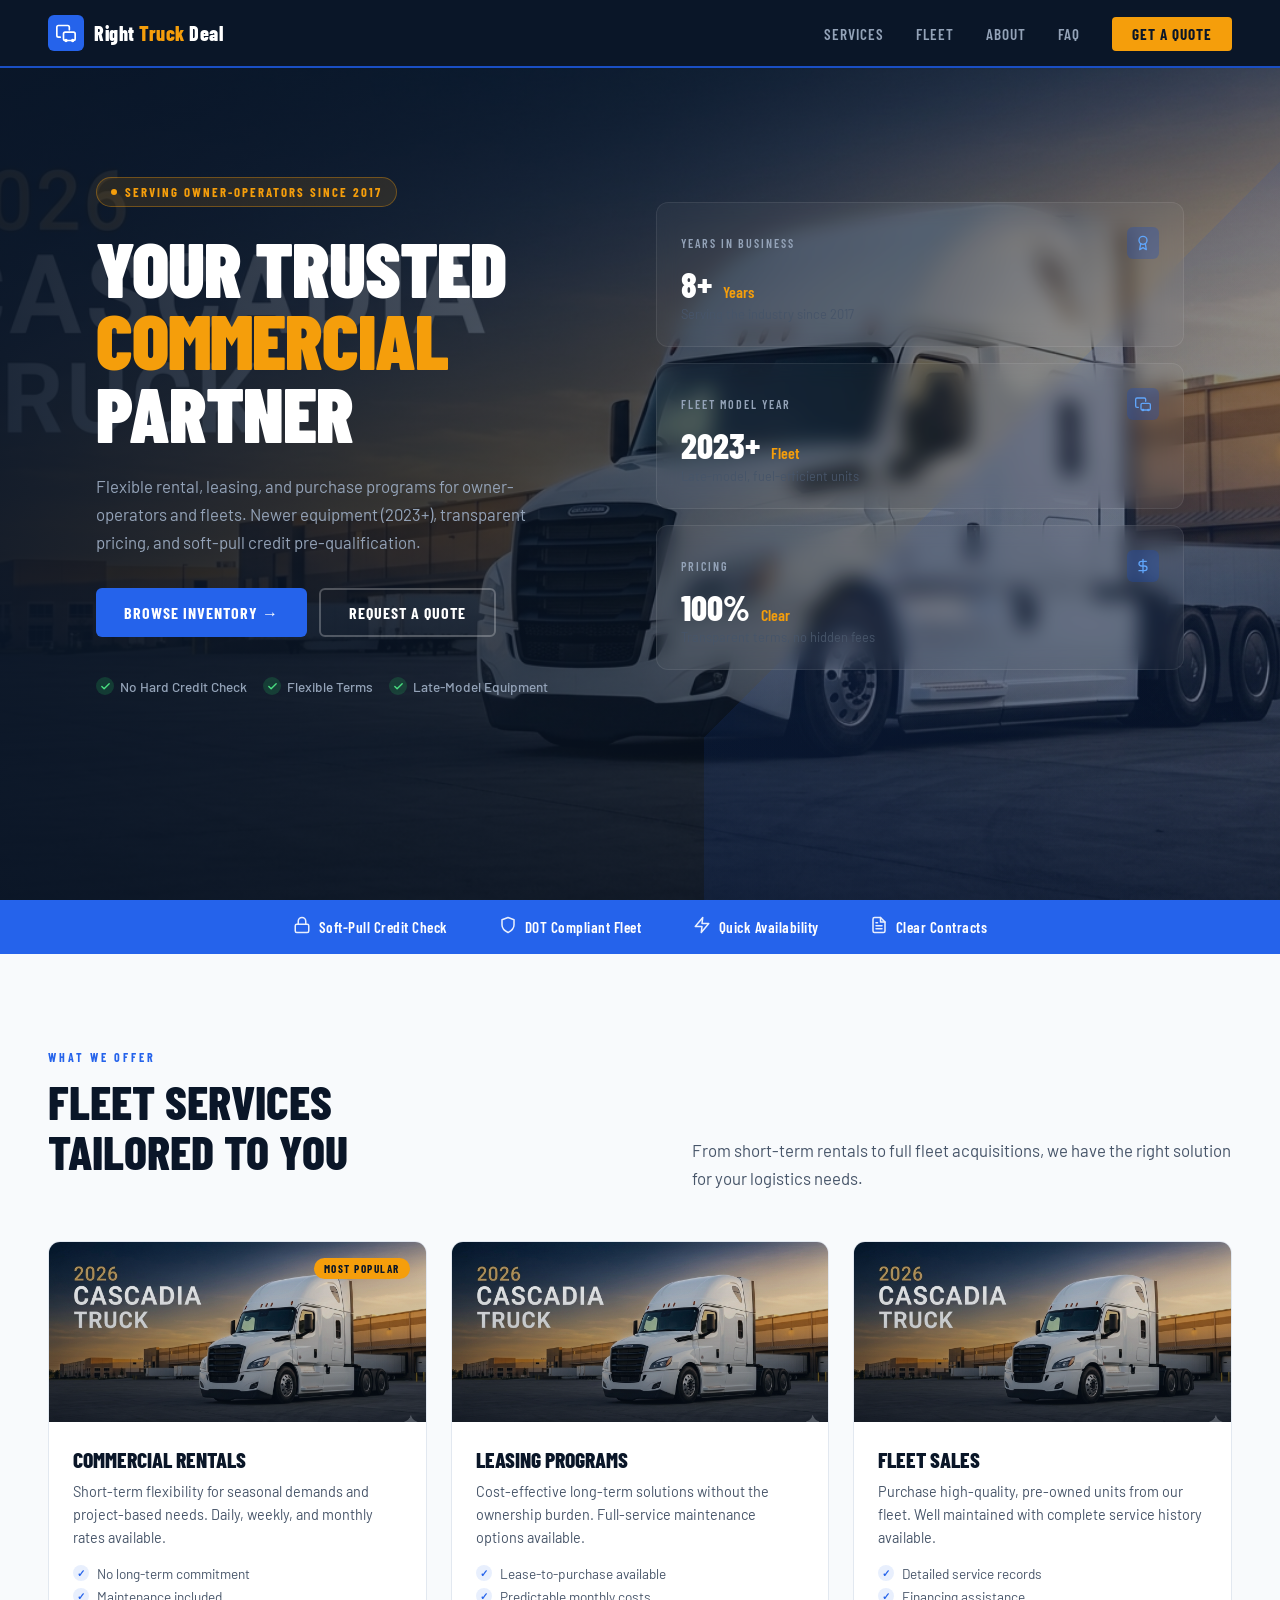
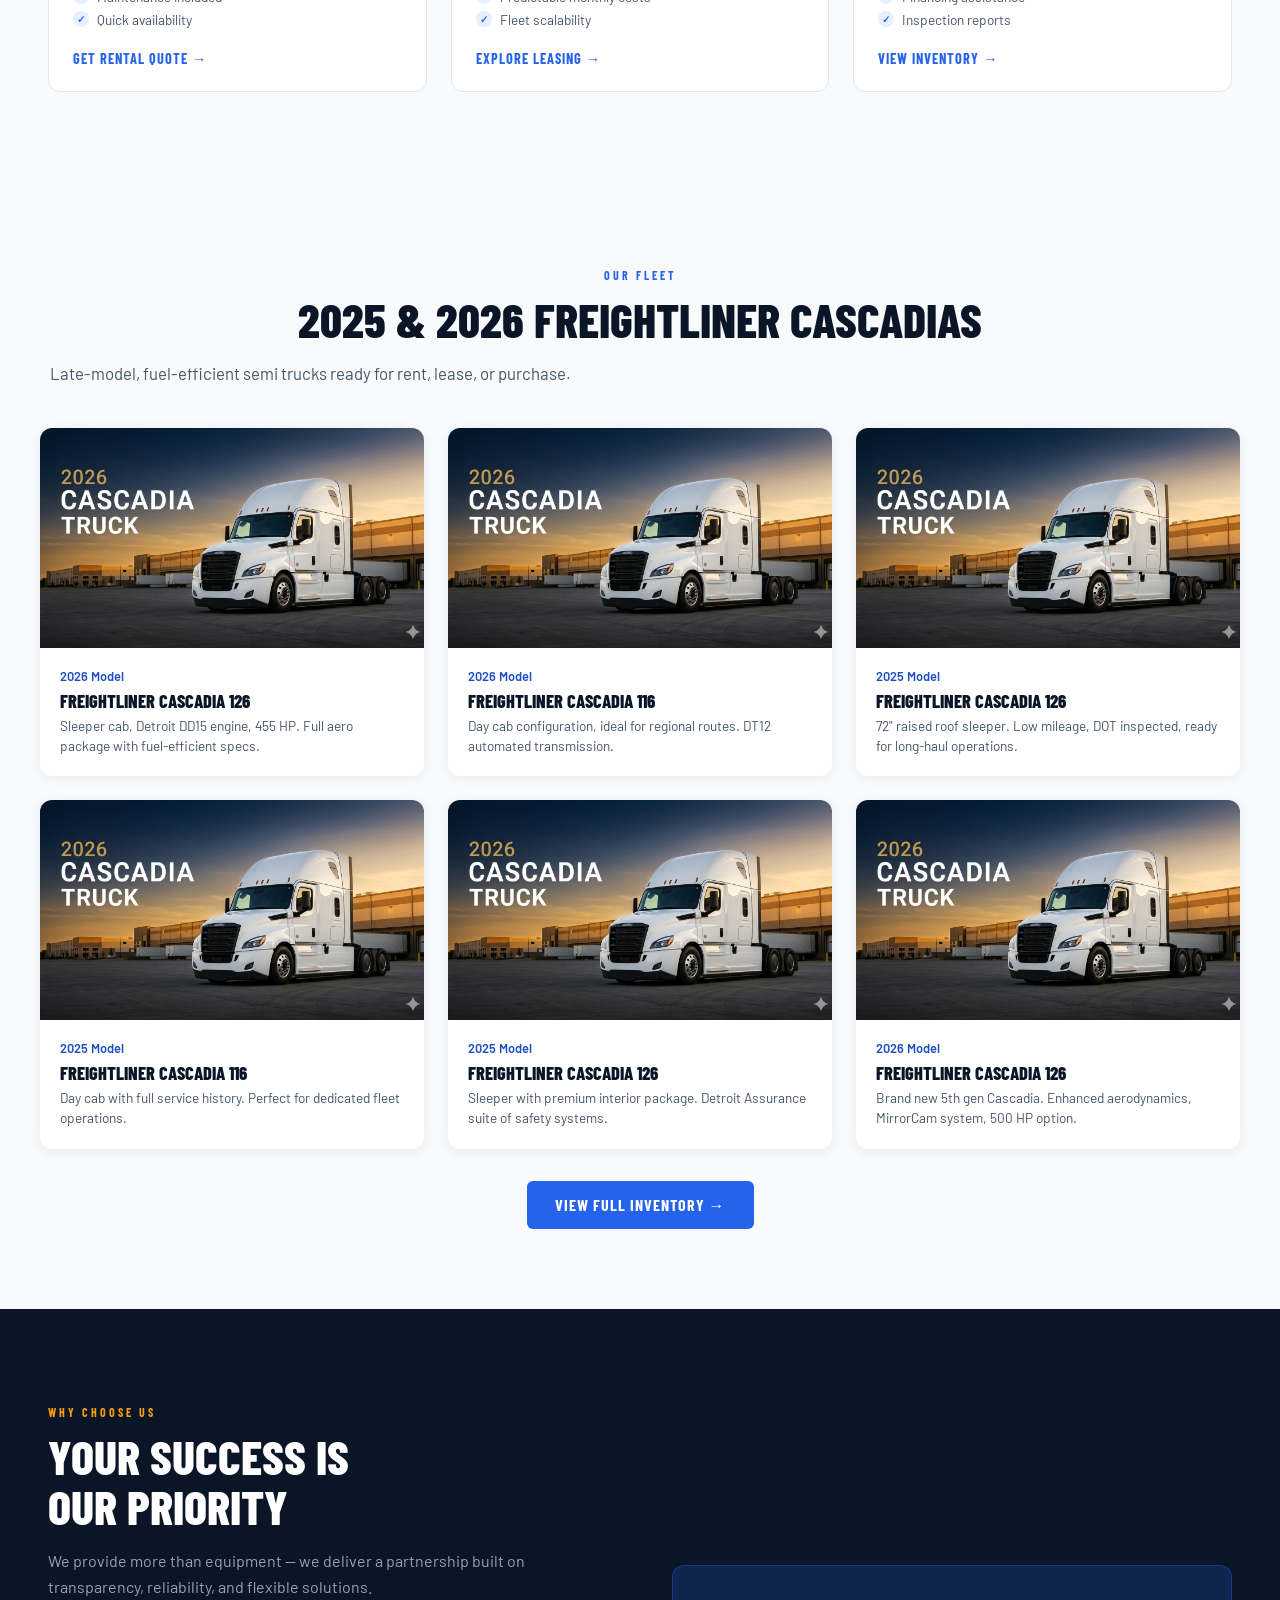
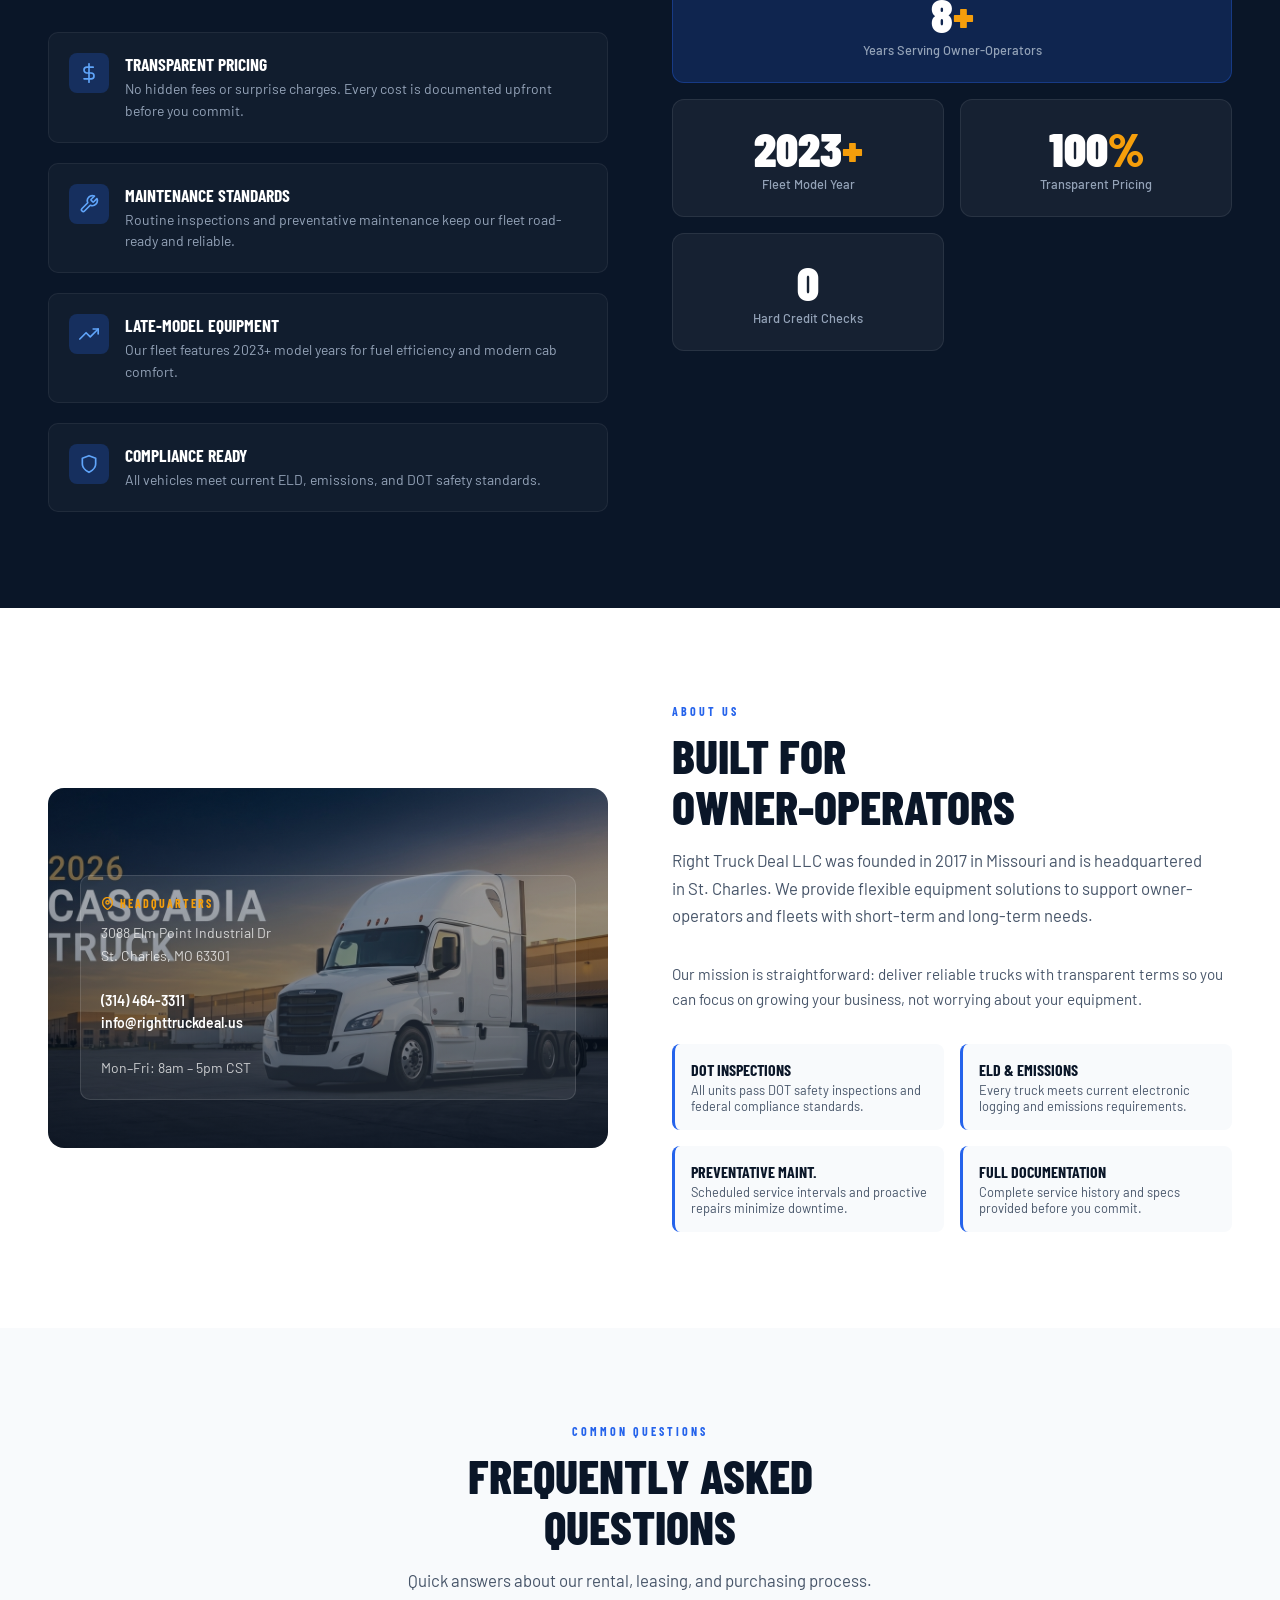
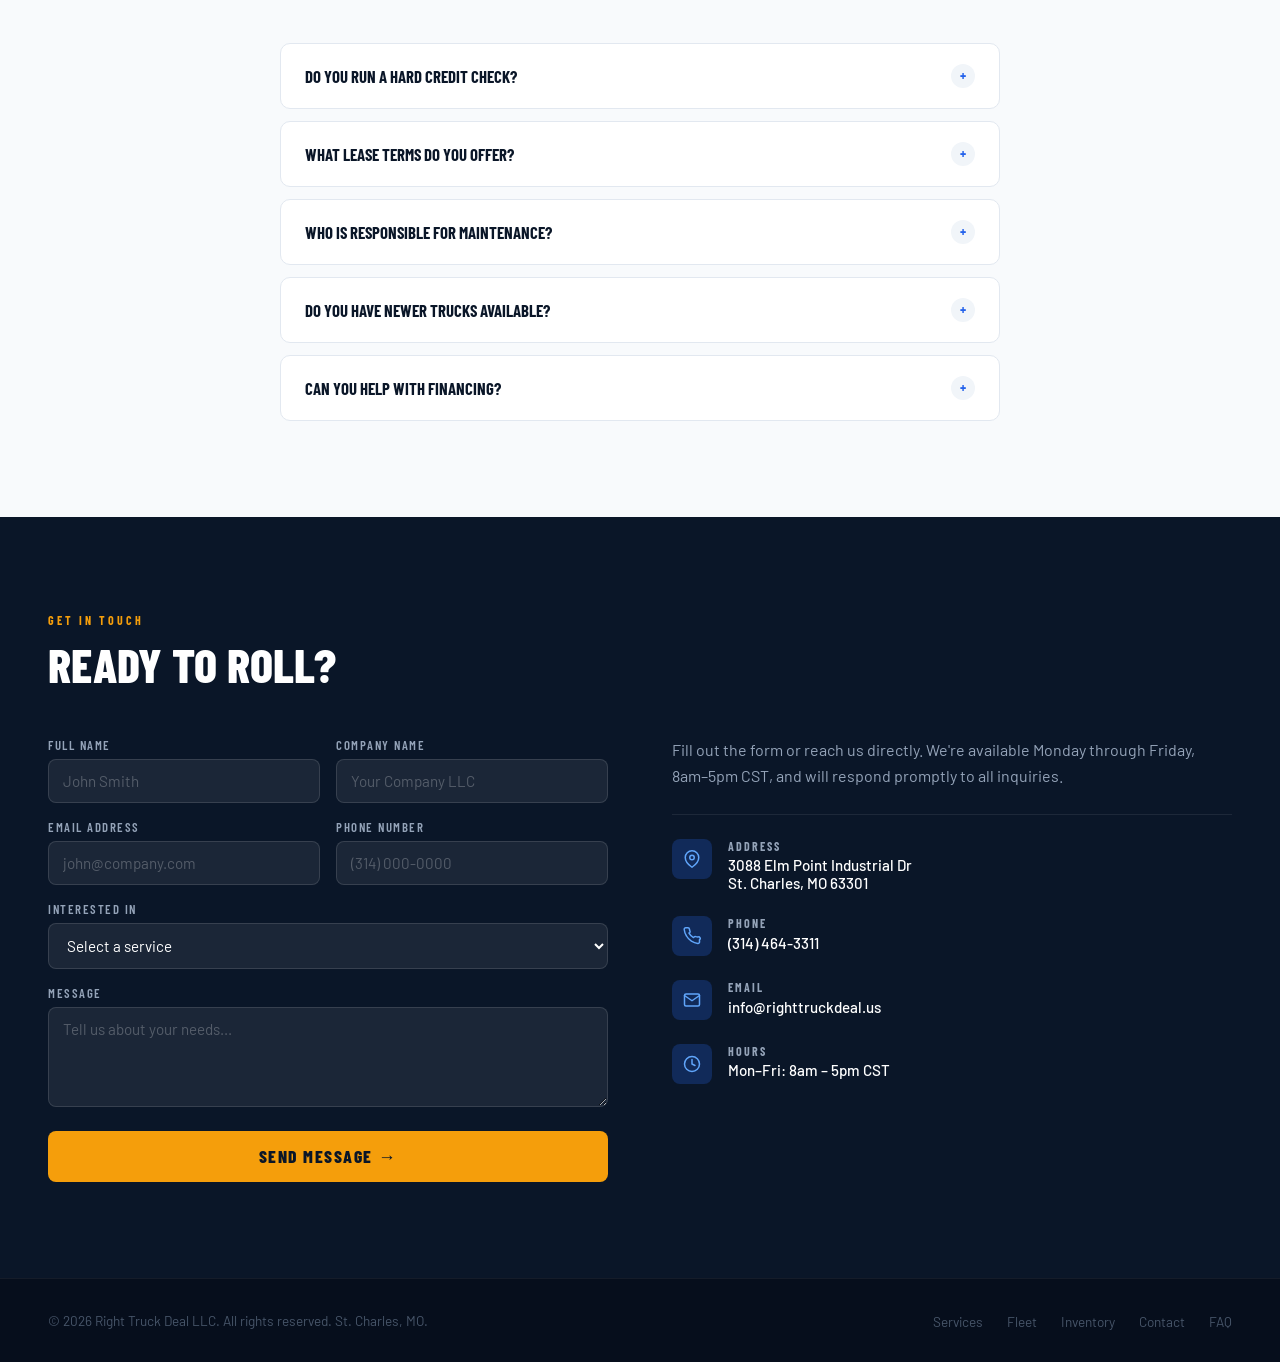
==== index.html @ 6fb53e53 "Replace Unsplash stock photos with 2026 Cascadia truck image Replaced all external Unsplash image UR" ====
<!DOCTYPE html>
<html lang="en">
<head>
<meta charset="UTF-8">
<meta name="viewport" content="width=device-width, initial-scale=1.0">
<title>Right Truck Deal | Commercial Truck Rental, Leasing & Sales</title>
<link rel="preconnect" href="https://fonts.googleapis.com">
<link href="https://fonts.googleapis.com/css2?family=Barlow+Condensed:wght@400;600;700;800;900&family=Barlow:wght@300;400;500;600&display=swap" rel="stylesheet">
<style>
  :root {
    --navy: #0a1628;
    --navy-mid: #0f2040;
    --blue: #1a4fc4;
    --blue-bright: #2563eb;
    --gold: #f59e0b;
    --gold-light: #fbbf24;
    --white: #ffffff;
    --gray-50: #f8fafc;
    --gray-100: #f1f5f9;
    --gray-200: #e2e8f0;
    --gray-400: #94a3b8;
    --gray-600: #475569;
    --gray-800: #1e293b;
    --text: #0f172a;
  }

  *, *::before, *::after { box-sizing: border-box; margin: 0; padding: 0; }

  html { scroll-behavior: smooth; }

  body {
    font-family: 'Barlow', sans-serif;
    font-weight: 400;
    color: var(--text);
    background: var(--white);
    overflow-x: hidden;
  }

  /* ── NAV ── */
  nav {
    position: fixed;
    top: 0; left: 0; right: 0;
    z-index: 100;
    display: flex;
    align-items: center;
    justify-content: space-between;
    padding: 0 clamp(1rem, 4vw, 3rem);
    height: 68px;
    background: var(--navy);
    border-bottom: 2px solid var(--blue);
  }

  .logo {
    display: flex;
    align-items: center;
    gap: 10px;
    text-decoration: none;
  }

  .logo-icon {
    width: 36px; height: 36px;
    background: var(--blue-bright);
    border-radius: 6px;
    display: flex; align-items: center; justify-content: center;
    font-size: 18px;
  }

  .logo-text {
    font-family: 'Barlow Condensed', sans-serif;
    font-weight: 800;
    font-size: 1.25rem;
    color: var(--white);
    letter-spacing: 0.5px;
    line-height: 1;
  }
  .logo-text span { color: var(--gold); }

  .nav-links {
    display: flex;
    align-items: center;
    gap: 2rem;
    list-style: none;
  }

  .nav-links a {
    font-family: 'Barlow Condensed', sans-serif;
    font-weight: 600;
    font-size: 0.95rem;
    letter-spacing: 1px;
    text-transform: uppercase;
    color: var(--gray-400);
    text-decoration: none;
    transition: color 0.2s;
  }
  .nav-links a:hover { color: var(--white); }

  .nav-cta {
    background: var(--gold);
    color: var(--navy) !important;
    padding: 8px 20px;
    border-radius: 4px;
    font-weight: 700 !important;
    transition: background 0.2s !important;
  }
  .nav-cta:hover { background: var(--gold-light) !important; color: var(--navy) !important; }

  .hamburger {
    display: none;
    flex-direction: column;
    gap: 5px;
    cursor: pointer;
    padding: 4px;
  }
  .hamburger span {
    display: block;
    width: 24px; height: 2px;
    background: var(--white);
    border-radius: 2px;
    transition: all 0.3s;
  }

  /* ── HERO ── */
  .hero {
    min-height: 100svh;
    background: var(--navy);
    display: grid;
    grid-template-rows: 1fr auto;
    padding-top: 68px;
    position: relative;
    overflow: hidden;
  }

  .hero-bg {
    position: absolute;
    inset: 0;
    background:
      linear-gradient(to right, rgba(10,22,40,0.92) 0%, rgba(10,22,40,0.7) 50%, rgba(10,22,40,0.4) 100%),
      url('images/2026-cascadia.png') center/cover no-repeat;
  }

  /* Diagonal accent line */
  .hero::after {
    content: '';
    position: absolute;
    top: 0; right: 0;
    width: 45%;
    height: 100%;
    background: linear-gradient(135deg, transparent 50%, rgba(26,79,196,0.12) 50%);
    pointer-events: none;
  }

  .hero-content {
    display: grid;
    grid-template-columns: 1fr 1fr;
    gap: 2rem;
    align-items: center;
    max-width: 1200px;
    margin: 0 auto;
    padding: clamp(3rem, 8vw, 5rem) clamp(1.5rem, 4vw, 3rem);
    width: 100%;
    position: relative;
    z-index: 2;
  }

  .hero-badge {
    display: inline-flex;
    align-items: center;
    gap: 8px;
    background: rgba(245,158,11,0.12);
    border: 1px solid rgba(245,158,11,0.35);
    color: var(--gold);
    font-family: 'Barlow Condensed', sans-serif;
    font-weight: 700;
    font-size: 0.8rem;
    letter-spacing: 2px;
    text-transform: uppercase;
    padding: 6px 14px;
    border-radius: 100px;
    margin-bottom: 1.5rem;
    animation: fadeUp 0.6s ease both;
  }

  .hero-badge::before {
    content: '';
    width: 6px; height: 6px;
    background: var(--gold);
    border-radius: 50%;
    display: inline-block;
    animation: pulse 2s infinite;
  }

  @keyframes pulse {
    0%, 100% { opacity: 1; }
    50% { opacity: 0.4; }
  }

  .hero h1 {
    font-family: 'Barlow Condensed', sans-serif;
    font-weight: 900;
    font-size: clamp(2.8rem, 6vw, 5rem);
    line-height: 0.95;
    color: var(--white);
    text-transform: uppercase;
    letter-spacing: -1px;
    margin-bottom: 1.5rem;
    animation: fadeUp 0.6s 0.1s ease both;
  }

  .hero h1 em {
    font-style: normal;
    color: var(--gold);
    display: block;
  }

  .hero-sub {
    font-size: 1.05rem;
    line-height: 1.65;
    color: var(--gray-400);
    max-width: 480px;
    margin-bottom: 2rem;
    animation: fadeUp 0.6s 0.2s ease both;
  }

  .hero-actions {
    display: flex;
    flex-wrap: wrap;
    gap: 12px;
    margin-bottom: 2.5rem;
    animation: fadeUp 0.6s 0.3s ease both;
  }

  .btn-primary {
    display: inline-flex;
    align-items: center;
    gap: 8px;
    background: var(--blue-bright);
    color: var(--white);
    font-family: 'Barlow Condensed', sans-serif;
    font-weight: 700;
    font-size: 1rem;
    letter-spacing: 1px;
    text-transform: uppercase;
    padding: 14px 28px;
    border-radius: 6px;
    text-decoration: none;
    border: none;
    cursor: pointer;
    transition: background 0.2s, transform 0.15s;
  }
  .btn-primary:hover { background: #1d4ed8; transform: translateY(-1px); }

  .btn-secondary {
    display: inline-flex;
    align-items: center;
    gap: 8px;
    background: transparent;
    color: var(--white);
    font-family: 'Barlow Condensed', sans-serif;
    font-weight: 700;
    font-size: 1rem;
    letter-spacing: 1px;
    text-transform: uppercase;
    padding: 13px 28px;
    border-radius: 6px;
    border: 2px solid rgba(255,255,255,0.25);
    text-decoration: none;
    cursor: pointer;
    transition: border-color 0.2s, background 0.2s;
  }
  .btn-secondary:hover { border-color: var(--white); background: rgba(255,255,255,0.05); }

  .hero-trust {
    display: flex;
    flex-wrap: wrap;
    gap: 1rem;
    animation: fadeUp 0.6s 0.4s ease both;
  }

  .trust-chip {
    display: flex;
    align-items: center;
    gap: 6px;
    color: var(--gray-400);
    font-size: 0.85rem;
    font-weight: 500;
  }
  .trust-chip .check {
    width: 18px; height: 18px;
    background: rgba(34,197,94,0.2);
    border-radius: 50%;
    display: flex; align-items: center; justify-content: center;
    flex-shrink: 0;
  }

  /* Hero right - stat cards */
  .hero-right {
    display: flex;
    flex-direction: column;
    gap: 1rem;
    animation: fadeLeft 0.8s 0.2s ease both;
  }

  @keyframes fadeLeft {
    from { opacity: 0; transform: translateX(40px); }
    to { opacity: 1; transform: translateX(0); }
  }

  @keyframes fadeUp {
    from { opacity: 0; transform: translateY(20px); }
    to { opacity: 1; transform: translateY(0); }
  }

  .stat-card {
    background: rgba(255,255,255,0.04);
    border: 1px solid rgba(255,255,255,0.08);
    border-radius: 12px;
    padding: 1.5rem;
    backdrop-filter: blur(10px);
    transition: border-color 0.2s, background 0.2s;
  }
  .stat-card:hover {
    border-color: rgba(26,79,196,0.4);
    background: rgba(26,79,196,0.08);
  }

  .stat-card-top {
    display: flex;
    align-items: center;
    justify-content: space-between;
    margin-bottom: 0.5rem;
  }

  .stat-label {
    font-family: 'Barlow Condensed', sans-serif;
    font-weight: 600;
    font-size: 0.75rem;
    letter-spacing: 2px;
    text-transform: uppercase;
    color: var(--gray-400);
  }

  .stat-icon {
    width: 32px; height: 32px;
    background: rgba(26,79,196,0.3);
    border-radius: 6px;
    display: flex; align-items: center; justify-content: center;
    font-size: 14px;
  }

  .stat-value {
    font-family: 'Barlow Condensed', sans-serif;
    font-weight: 800;
    font-size: 2.2rem;
    color: var(--white);
    line-height: 1;
  }
  .stat-value span {
    font-size: 1rem;
    font-weight: 600;
    color: var(--gold);
    margin-left: 4px;
  }

  .stat-desc {
    font-size: 0.8rem;
    color: var(--gray-600);
    margin-top: 4px;
  }

  /* ── TRUST BAR ── */
  .trust-bar {
    background: var(--blue-bright);
    padding: 1rem clamp(1.5rem, 4vw, 3rem);
    display: flex;
    justify-content: center;
    gap: clamp(1.5rem, 4vw, 4rem);
    flex-wrap: wrap;
  }

  .trust-item {
    display: flex;
    align-items: center;
    gap: 8px;
    color: var(--white);
    font-family: 'Barlow Condensed', sans-serif;
    font-weight: 600;
    font-size: 0.95rem;
    letter-spacing: 0.5px;
  }

  .trust-item-icon { font-size: 18px; opacity: 0.9; }

  /* ── SECTIONS ── */
  section { padding: clamp(4rem, 8vw, 6rem) clamp(1.5rem, 4vw, 3rem); }

  .container { max-width: 1200px; margin: 0 auto; }

  .section-label {
    font-family: 'Barlow Condensed', sans-serif;
    font-weight: 700;
    font-size: 0.75rem;
    letter-spacing: 3px;
    text-transform: uppercase;
    color: var(--blue-bright);
    margin-bottom: 0.75rem;
  }

  .section-title {
    font-family: 'Barlow Condensed', sans-serif;
    font-weight: 800;
    font-size: clamp(2rem, 4vw, 3rem);
    text-transform: uppercase;
    line-height: 1.05;
    color: var(--navy);
    margin-bottom: 1rem;
  }

  .section-sub {
    font-size: 1.05rem;
    color: var(--gray-600);
    max-width: 540px;
    line-height: 1.65;
  }

  /* ── SERVICES ── */
  .services { background: var(--gray-50); }

  .services-header {
    display: flex;
    justify-content: space-between;
    align-items: flex-end;
    gap: 2rem;
    margin-bottom: 3rem;
    flex-wrap: wrap;
  }

  .services-grid {
    display: grid;
    grid-template-columns: repeat(3, 1fr);
    gap: 1.5rem;
  }

  .service-card {
    background: var(--white);
    border-radius: 12px;
    overflow: hidden;
    border: 1px solid var(--gray-200);
    transition: transform 0.25s, box-shadow 0.25s, border-color 0.25s;
    position: relative;
  }
  .service-card:hover {
    transform: translateY(-4px);
    box-shadow: 0 20px 40px rgba(0,0,0,0.1);
    border-color: var(--blue-bright);
  }

  .service-card-badge {
    position: absolute;
    top: 1rem; right: 1rem;
    background: var(--gold);
    color: var(--navy);
    font-family: 'Barlow Condensed', sans-serif;
    font-weight: 700;
    font-size: 0.7rem;
    letter-spacing: 1.5px;
    text-transform: uppercase;
    padding: 4px 10px;
    border-radius: 100px;
    z-index: 1;
  }

  .service-card-img {
    width: 100%;
    height: 180px;
    object-fit: cover;
    background: linear-gradient(135deg, var(--navy-mid) 0%, var(--blue) 100%);
    display: flex;
    align-items: center;
    justify-content: center;
    font-size: 3rem;
  }

  .service-card-body { padding: 1.5rem; }

  .service-card-title {
    font-family: 'Barlow Condensed', sans-serif;
    font-weight: 800;
    font-size: 1.35rem;
    text-transform: uppercase;
    color: var(--navy);
    margin-bottom: 0.5rem;
  }

  .service-card-desc {
    font-size: 0.9rem;
    color: var(--gray-600);
    line-height: 1.6;
    margin-bottom: 1rem;
  }

  .service-bullets {
    list-style: none;
    display: flex;
    flex-direction: column;
    gap: 6px;
    margin-bottom: 1.25rem;
  }

  .service-bullets li {
    font-size: 0.85rem;
    color: var(--gray-600);
    display: flex;
    align-items: center;
    gap: 8px;
  }

  .service-bullets li::before {
    content: '\2713';
    width: 16px; height: 16px;
    background: rgba(37,99,235,0.1);
    color: var(--blue-bright);
    border-radius: 50%;
    display: flex;
    align-items: center;
    justify-content: center;
    font-size: 10px;
    font-weight: 700;
    flex-shrink: 0;
  }

  .service-card-link {
    display: inline-flex;
    align-items: center;
    gap: 6px;
    font-family: 'Barlow Condensed', sans-serif;
    font-weight: 700;
    font-size: 0.9rem;
    letter-spacing: 1px;
    text-transform: uppercase;
    color: var(--blue-bright);
    text-decoration: none;
    transition: gap 0.2s;
  }
  .service-card-link:hover { gap: 10px; }

  /* ── FLEET GALLERY ── */
  .fleet-gallery {
    padding: 5rem 0;
    background: var(--gray-50);
  }
  .fleet-grid {
    display: grid;
    grid-template-columns: repeat(3, 1fr);
    gap: 1.5rem;
    margin-top: 2.5rem;
  }
  .fleet-card {
    border-radius: 12px;
    overflow: hidden;
    background: #fff;
    box-shadow: 0 2px 12px rgba(0,0,0,0.07);
    transition: transform 0.25s, box-shadow 0.25s;
  }
  .fleet-card:hover {
    transform: translateY(-4px);
    box-shadow: 0 8px 24px rgba(0,0,0,0.12);
  }
  .fleet-card-img {
    width: 100%;
    height: 220px;
    object-fit: cover;
    display: block;
    background: var(--navy-mid);
  }
  .fleet-card-body {
    padding: 1.25rem;
  }
  .fleet-card-body h3 {
    font-family: 'Barlow Condensed', sans-serif;
    font-weight: 800;
    font-size: 1.15rem;
    text-transform: uppercase;
    color: var(--navy);
    margin-bottom: 0.25rem;
  }
  .fleet-card-body .fleet-year {
    font-size: 0.8rem;
    color: var(--blue);
    font-weight: 600;
    margin-bottom: 0.35rem;
  }
  .fleet-card-body p {
    font-size: 0.85rem;
    color: var(--gray-600);
    line-height: 1.5;
  }
  @media (max-width: 900px) {
    .fleet-grid { grid-template-columns: repeat(2, 1fr); }
  }
  @media (max-width: 600px) {
    .fleet-grid { grid-template-columns: 1fr; }
  }

  /* ── WHY CHOOSE ── */
  .why {
    background: var(--navy);
    color: var(--white);
  }

  .why-grid {
    display: grid;
    grid-template-columns: 1fr 1fr;
    gap: 4rem;
    align-items: center;
  }

  .why .section-title { color: var(--white); }

  .why-list {
    display: flex;
    flex-direction: column;
    gap: 1.25rem;
    margin-top: 2rem;
  }

  .why-item {
    display: flex;
    gap: 1rem;
    padding: 1.25rem;
    border-radius: 10px;
    border: 1px solid rgba(255,255,255,0.06);
    background: rgba(255,255,255,0.03);
    transition: background 0.2s, border-color 0.2s;
  }
  .why-item:hover {
    background: rgba(37,99,235,0.12);
    border-color: rgba(37,99,235,0.3);
  }

  .why-item-icon {
    width: 40px; height: 40px;
    min-width: 40px;
    background: rgba(37,99,235,0.25);
    border-radius: 8px;
    display: flex; align-items: center; justify-content: center;
    font-size: 18px;
  }

  .why-item h3 {
    font-family: 'Barlow Condensed', sans-serif;
    font-weight: 700;
    font-size: 1.1rem;
    text-transform: uppercase;
    color: var(--white);
    margin-bottom: 3px;
  }

  .why-item p { font-size: 0.875rem; color: var(--gray-400); line-height: 1.55; }

  .why-visual {
    display: grid;
    grid-template-columns: 1fr 1fr;
    gap: 1rem;
  }

  .why-stat {
    background: rgba(255,255,255,0.05);
    border: 1px solid rgba(255,255,255,0.08);
    border-radius: 12px;
    padding: 1.5rem;
    text-align: center;
  }
  .why-stat:first-child { grid-column: span 2; background: rgba(37,99,235,0.2); border-color: rgba(37,99,235,0.35); }

  .why-stat-num {
    font-family: 'Barlow Condensed', sans-serif;
    font-weight: 900;
    font-size: 3rem;
    color: var(--white);
    line-height: 1;
  }
  .why-stat-num em { color: var(--gold); font-style: normal; }

  .why-stat-label {
    font-size: 0.8rem;
    color: var(--gray-400);
    margin-top: 4px;
    font-weight: 500;
  }

  /* ── ABOUT ── */
  .about-grid {
    display: grid;
    grid-template-columns: 1fr 1fr;
    gap: 4rem;
    align-items: center;
  }

  .about-visual {
    background: linear-gradient(to top, rgba(10,22,40,0.7), rgba(10,22,40,0.3)), url('images/2026-cascadia.png') center/cover no-repeat;
    border-radius: 16px;
    padding: 3rem 2rem;
    position: relative;
    overflow: hidden;
    min-height: 360px;
    display: flex;
    flex-direction: column;
    justify-content: flex-end;
  }

  .about-visual::before {
    content: '';
    position: absolute;
    inset: 0;
    display: flex;
    align-items: center;
    justify-content: center;
  }

  .about-visual-icon {
    position: absolute;
    top: 50%; left: 50%;
    transform: translate(-50%, -55%);
    opacity: 0.1;
  }

  .about-address {
    background: rgba(255,255,255,0.08);
    border: 1px solid rgba(255,255,255,0.12);
    border-radius: 10px;
    padding: 1.25rem;
    color: var(--white);
    position: relative;
    z-index: 1;
  }

  .about-address h4 {
    font-family: 'Barlow Condensed', sans-serif;
    font-weight: 700;
    font-size: 0.75rem;
    letter-spacing: 2px;
    text-transform: uppercase;
    color: var(--gold);
    margin-bottom: 0.75rem;
  }

  .about-address p { font-size: 0.875rem; color: rgba(255,255,255,0.75); line-height: 1.6; }
  .about-address a { color: var(--white); text-decoration: none; font-weight: 600; }

  .about-text .section-sub { margin-bottom: 2rem; }

  .about-highlights {
    display: grid;
    grid-template-columns: 1fr 1fr;
    gap: 1rem;
    margin-top: 2rem;
  }

  .highlight {
    padding: 1rem;
    background: var(--gray-50);
    border-radius: 8px;
    border-left: 3px solid var(--blue-bright);
  }

  .highlight h4 {
    font-family: 'Barlow Condensed', sans-serif;
    font-weight: 700;
    font-size: 1rem;
    text-transform: uppercase;
    color: var(--navy);
    margin-bottom: 3px;
  }

  .highlight p { font-size: 0.8rem; color: var(--gray-600); }

  /* ── FAQ ── */
  .faq { background: var(--gray-50); }

  .faq-header { text-align: center; margin-bottom: 3rem; }
  .faq-header .section-sub { margin: 0 auto; }

  .faq-list {
    max-width: 720px;
    margin: 0 auto;
    display: flex;
    flex-direction: column;
    gap: 0.75rem;
  }

  .faq-item {
    background: var(--white);
    border: 1px solid var(--gray-200);
    border-radius: 10px;
    overflow: hidden;
    transition: border-color 0.2s;
  }
  .faq-item:hover { border-color: var(--blue-bright); }

  .faq-q {
    width: 100%;
    background: none;
    border: none;
    padding: 1.25rem 1.5rem;
    text-align: left;
    cursor: pointer;
    display: flex;
    align-items: center;
    justify-content: space-between;
    gap: 1rem;
    font-family: 'Barlow Condensed', sans-serif;
    font-weight: 700;
    font-size: 1.05rem;
    text-transform: uppercase;
    color: var(--navy);
    transition: color 0.2s;
  }
  .faq-q:hover { color: var(--blue-bright); }

  .faq-toggle {
    width: 24px; height: 24px;
    min-width: 24px;
    background: var(--gray-100);
    border-radius: 50%;
    display: flex; align-items: center; justify-content: center;
    font-size: 14px;
    transition: background 0.2s, transform 0.3s;
    color: var(--blue-bright);
  }

  .faq-item.open .faq-toggle { background: var(--blue-bright); color: var(--white); transform: rotate(45deg); }

  .faq-a {
    max-height: 0;
    overflow: hidden;
    transition: max-height 0.35s ease, padding 0.2s;
    font-size: 0.9rem;
    color: var(--gray-600);
    line-height: 1.65;
    padding: 0 1.5rem;
  }
  .faq-item.open .faq-a { max-height: 200px; padding: 0 1.5rem 1.25rem; }

  /* ── CONTACT ── */
  .contact { background: var(--navy); }

  .contact .section-label,
  .contact .section-title { color: var(--white); }

  .contact-grid {
    display: grid;
    grid-template-columns: 1fr 1fr;
    gap: 4rem;
    align-items: start;
    margin-top: 3rem;
  }

  .contact-form {
    display: flex;
    flex-direction: column;
    gap: 1rem;
  }

  .form-row { display: grid; grid-template-columns: 1fr 1fr; gap: 1rem; }

  .form-group { display: flex; flex-direction: column; gap: 6px; }

  label {
    font-family: 'Barlow Condensed', sans-serif;
    font-weight: 600;
    font-size: 0.8rem;
    letter-spacing: 1.5px;
    text-transform: uppercase;
    color: var(--gray-400);
  }

  input, select, textarea {
    background: rgba(255,255,255,0.07);
    border: 1px solid rgba(255,255,255,0.12);
    border-radius: 8px;
    padding: 12px 14px;
    font-family: 'Barlow', sans-serif;
    font-size: 0.95rem;
    color: var(--white);
    outline: none;
    transition: border-color 0.2s, background 0.2s;
    width: 100%;
  }
  input::placeholder, textarea::placeholder { color: rgba(255,255,255,0.25); }
  input:focus, select:focus, textarea:focus {
    border-color: var(--blue-bright);
    background: rgba(37,99,235,0.1);
  }
  select { cursor: pointer; }
  select option { background: var(--navy-mid); color: var(--white); }
  textarea { resize: vertical; min-height: 100px; }

  .form-submit {
    background: var(--gold);
    color: var(--navy);
    font-family: 'Barlow Condensed', sans-serif;
    font-weight: 800;
    font-size: 1.1rem;
    letter-spacing: 1.5px;
    text-transform: uppercase;
    padding: 14px 32px;
    border-radius: 8px;
    border: none;
    cursor: pointer;
    display: flex;
    align-items: center;
    justify-content: center;
    gap: 8px;
    transition: background 0.2s, transform 0.15s;
    width: 100%;
    margin-top: 0.5rem;
  }
  .form-submit:hover { background: var(--gold-light); transform: translateY(-1px); }

  .contact-info {
    display: flex;
    flex-direction: column;
    gap: 1.5rem;
  }

  .contact-info-desc {
    font-size: 1rem;
    color: var(--gray-400);
    line-height: 1.65;
    padding-bottom: 1.5rem;
    border-bottom: 1px solid rgba(255,255,255,0.08);
  }

  .contact-detail {
    display: flex;
    align-items: flex-start;
    gap: 1rem;
  }

  .contact-detail-icon {
    width: 40px; height: 40px;
    min-width: 40px;
    background: rgba(37,99,235,0.25);
    border-radius: 8px;
    display: flex; align-items: center; justify-content: center;
    font-size: 17px;
  }

  .contact-detail h4 {
    font-family: 'Barlow Condensed', sans-serif;
    font-weight: 700;
    font-size: 0.75rem;
    letter-spacing: 2px;
    text-transform: uppercase;
    color: var(--gray-400);
    margin-bottom: 3px;
  }

  .contact-detail a, .contact-detail p {
    font-size: 0.95rem;
    color: var(--white);
    text-decoration: none;
    font-weight: 500;
  }
  .contact-detail a:hover { color: var(--gold); }

  /* ── FOOTER ── */
  footer {
    background: #060e1c;
    border-top: 1px solid rgba(255,255,255,0.06);
    padding: 2rem clamp(1.5rem, 4vw, 3rem);
    display: flex;
    align-items: center;
    justify-content: space-between;
    flex-wrap: wrap;
    gap: 1rem;
  }

  footer p {
    font-size: 0.85rem;
    color: var(--gray-600);
  }

  .footer-links {
    display: flex;
    gap: 1.5rem;
    list-style: none;
  }

  .footer-links a {
    font-size: 0.85rem;
    color: var(--gray-600);
    text-decoration: none;
    transition: color 0.2s;
  }
  .footer-links a:hover { color: var(--white); }

  /* ── MOBILE NAV ── */
  .mobile-menu {
    display: none;
    flex-direction: column;
    position: fixed;
    top: 68px; left: 0; right: 0;
    background: var(--navy);
    border-bottom: 1px solid rgba(255,255,255,0.1);
    padding: 1.5rem;
    gap: 1rem;
    z-index: 99;
  }

  .mobile-menu.open { display: flex; }

  .mobile-menu a {
    font-family: 'Barlow Condensed', sans-serif;
    font-weight: 600;
    font-size: 1.1rem;
    letter-spacing: 1px;
    text-transform: uppercase;
    color: var(--gray-400);
    text-decoration: none;
    padding: 0.5rem 0;
    border-bottom: 1px solid rgba(255,255,255,0.05);
    transition: color 0.2s;
  }
  .mobile-menu a:hover { color: var(--white); }
  .mobile-menu a:last-child { color: var(--gold); border: none; }

  /* ── RESPONSIVE ── */
  @media (max-width: 900px) {
    .hero-content { grid-template-columns: 1fr; }
    .hero-right { flex-direction: row; flex-wrap: wrap; }
    .stat-card { flex: 1; min-width: 200px; }
    .services-grid { grid-template-columns: 1fr; }
    .why-grid { grid-template-columns: 1fr; }
    .why-visual { display: none; }
    .about-grid { grid-template-columns: 1fr; }
    .contact-grid { grid-template-columns: 1fr; }
    .form-row { grid-template-columns: 1fr; }
    .nav-links { display: none; }
    .hamburger { display: flex; }
    footer { flex-direction: column; align-items: flex-start; }
  }

  @media (max-width: 540px) {
    .hero-right { display: none; }
    .hero-actions { flex-direction: column; }
    .hero-actions a { text-align: center; justify-content: center; }
    .trust-bar { gap: 1rem; }
    .about-highlights { grid-template-columns: 1fr; }
    .why-list { gap: 0.75rem; }
  }
</style>
</head>
<body>

<!-- NAV -->
<nav>
  <a href="#" class="logo">
    <div class="logo-icon"><svg xmlns="http://www.w3.org/2000/svg" width="20" height="20" viewBox="0 0 24 24" fill="none" stroke="white" stroke-width="2" stroke-linecap="round" stroke-linejoin="round"><path d="M5 17H3a2 2 0 0 1-2-2V5a2 2 0 0 1 2-2h11a2 2 0 0 1 2 2v3"/><rect x="9" y="11" width="14" height="10" rx="2"/><circle cx="12" cy="21" r="1"/><circle cx="20" cy="21" r="1"/></svg></div>
    <div class="logo-text">Right <span>Truck</span> Deal</div>
  </a>
  <ul class="nav-links">
    <li><a href="#services">Services</a></li>
    <li><a href="#fleet">Fleet</a></li>
    <li><a href="#about">About</a></li>
    <li><a href="#faq">FAQ</a></li>
    <li><a href="#contact" class="nav-cta">Get a Quote</a></li>
  </ul>
  <div class="hamburger" onclick="toggleMenu()" id="hamburger">
    <span></span><span></span><span></span>
  </div>
</nav>

<div class="mobile-menu" id="mobileMenu">
  <a href="#services" onclick="closeMenu()">Services</a>
  <a href="#fleet" onclick="closeMenu()">Fleet</a>
  <a href="#about" onclick="closeMenu()">About Us</a>
  <a href="#faq" onclick="closeMenu()">FAQ</a>
  <a href="tel:+13144643311" onclick="closeMenu()">(314) 464-3311</a>
  <a href="#contact" onclick="closeMenu()">Get a Free Quote</a>
</div>

<!-- HERO -->
<section class="hero" id="home">
  <div class="hero-bg"></div>
  <div class="hero-content">
    <div class="hero-left">
      <div class="hero-badge">Serving Owner-Operators Since 2017</div>
      <h1>Your Trusted<em>Commercial</em>Partner</h1>
      <p class="hero-sub">Flexible rental, leasing, and purchase programs for owner-operators and fleets. Newer equipment (2023+), transparent pricing, and soft-pull credit pre-qualification.</p>
      <div class="hero-actions">
        <a href="sales.html" class="btn-primary">Browse Inventory &rarr;</a>
        <a href="#contact" class="btn-secondary">Request a Quote</a>
      </div>
      <div class="hero-trust">
        <div class="trust-chip"><span class="check"><svg xmlns="http://www.w3.org/2000/svg" width="11" height="11" viewBox="0 0 24 24" fill="none" stroke="#4ade80" stroke-width="3" stroke-linecap="round" stroke-linejoin="round"><polyline points="20 6 9 17 4 12"/></svg></span> No Hard Credit Check</div>
        <div class="trust-chip"><span class="check"><svg xmlns="http://www.w3.org/2000/svg" width="11" height="11" viewBox="0 0 24 24" fill="none" stroke="#4ade80" stroke-width="3" stroke-linecap="round" stroke-linejoin="round"><polyline points="20 6 9 17 4 12"/></svg></span> Flexible Terms</div>
        <div class="trust-chip"><span class="check"><svg xmlns="http://www.w3.org/2000/svg" width="11" height="11" viewBox="0 0 24 24" fill="none" stroke="#4ade80" stroke-width="3" stroke-linecap="round" stroke-linejoin="round"><polyline points="20 6 9 17 4 12"/></svg></span> Late-Model Equipment</div>
      </div>
    </div>
    <div class="hero-right">
      <div class="stat-card">
        <div class="stat-card-top">
          <div class="stat-label">Years in Business</div>
          <div class="stat-icon"><svg xmlns="http://www.w3.org/2000/svg" width="16" height="16" viewBox="0 0 24 24" fill="none" stroke="#60a5fa" stroke-width="2" stroke-linecap="round" stroke-linejoin="round"><circle cx="12" cy="8" r="6"/><path d="M15.477 12.89 17 22l-5-3-5 3 1.523-9.11"/></svg></div>
        </div>
        <div class="stat-value">8+ <span>Years</span></div>
        <div class="stat-desc">Serving the industry since 2017</div>
      </div>
      <div class="stat-card">
        <div class="stat-card-top">
          <div class="stat-label">Fleet Model Year</div>
          <div class="stat-icon"><svg xmlns="http://www.w3.org/2000/svg" width="16" height="16" viewBox="0 0 24 24" fill="none" stroke="#60a5fa" stroke-width="2" stroke-linecap="round" stroke-linejoin="round"><path d="M5 17H3a2 2 0 0 1-2-2V5a2 2 0 0 1 2-2h11a2 2 0 0 1 2 2v3"/><rect x="9" y="11" width="14" height="10" rx="2"/><circle cx="12" cy="21" r="1"/><circle cx="20" cy="21" r="1"/></svg></div>
        </div>
        <div class="stat-value">2023+ <span>Fleet</span></div>
        <div class="stat-desc">Late-model, fuel-efficient units</div>
      </div>
      <div class="stat-card">
        <div class="stat-card-top">
          <div class="stat-label">Pricing</div>
          <div class="stat-icon"><svg xmlns="http://www.w3.org/2000/svg" width="16" height="16" viewBox="0 0 24 24" fill="none" stroke="#60a5fa" stroke-width="2" stroke-linecap="round" stroke-linejoin="round"><path d="M12 2v20M17 5H9.5a3.5 3.5 0 0 0 0 7h5a3.5 3.5 0 0 1 0 7H6"/></svg></div>
        </div>
        <div class="stat-value">100% <span>Clear</span></div>
        <div class="stat-desc">Transparent terms, no hidden fees</div>
      </div>
    </div>
  </div>
</section>

<!-- TRUST BAR -->
<div class="trust-bar">
  <div class="trust-item"><span class="trust-item-icon"><svg xmlns="http://www.w3.org/2000/svg" width="18" height="18" viewBox="0 0 24 24" fill="none" stroke="currentColor" stroke-width="2" stroke-linecap="round" stroke-linejoin="round"><rect x="3" y="11" width="18" height="11" rx="2"/><path d="M7 11V7a5 5 0 0 1 10 0v4"/></svg></span> Soft-Pull Credit Check</div>
  <div class="trust-item"><span class="trust-item-icon"><svg xmlns="http://www.w3.org/2000/svg" width="18" height="18" viewBox="0 0 24 24" fill="none" stroke="currentColor" stroke-width="2" stroke-linecap="round" stroke-linejoin="round"><path d="M12 22s8-4 8-10V5l-8-3-8 3v7c0 6 8 10 8 10z"/></svg></span> DOT Compliant Fleet</div>
  <div class="trust-item"><span class="trust-item-icon"><svg xmlns="http://www.w3.org/2000/svg" width="18" height="18" viewBox="0 0 24 24" fill="none" stroke="currentColor" stroke-width="2" stroke-linecap="round" stroke-linejoin="round"><polygon points="13 2 3 14 12 14 11 22 21 10 12 10 13 2"/></svg></span> Quick Availability</div>
  <div class="trust-item"><span class="trust-item-icon"><svg xmlns="http://www.w3.org/2000/svg" width="18" height="18" viewBox="0 0 24 24" fill="none" stroke="currentColor" stroke-width="2" stroke-linecap="round" stroke-linejoin="round"><path d="M14 2H6a2 2 0 0 0-2 2v16a2 2 0 0 0 2 2h12a2 2 0 0 0 2-2V8z"/><polyline points="14 2 14 8 20 8"/><line x1="16" y1="13" x2="8" y2="13"/><line x1="16" y1="17" x2="8" y2="17"/><polyline points="10 9 9 9 8 9"/></svg></span> Clear Contracts</div>
</div>

<!-- SERVICES -->
<section class="services" id="services">
  <div class="container">
    <div class="services-header">
      <div>
        <div class="section-label">What We Offer</div>
        <h2 class="section-title">Fleet Services<br>Tailored to You</h2>
      </div>
      <p class="section-sub">From short-term rentals to full fleet acquisitions, we have the right solution for your logistics needs.</p>
    </div>
    <div class="services-grid">

      <div class="service-card">
        <div class="service-card-badge">Most Popular</div>
        <div class="service-card-img" style="background: linear-gradient(to top, rgba(10,22,40,0.5), transparent), url('images/2026-cascadia.png') center/cover no-repeat;">
        </div>
        <div class="service-card-body">
          <h3 class="service-card-title">Commercial Rentals</h3>
          <p class="service-card-desc">Short-term flexibility for seasonal demands and project-based needs. Daily, weekly, and monthly rates available.</p>
          <ul class="service-bullets">
            <li>No long-term commitment</li>
            <li>Maintenance included</li>
            <li>Quick availability</li>
          </ul>
          <a href="#contact" class="service-card-link">Get Rental Quote &rarr;</a>
        </div>
      </div>

      <div class="service-card">
        <div class="service-card-img" style="background: linear-gradient(to top, rgba(10,22,40,0.5), transparent), url('images/2026-cascadia.png') center/cover no-repeat;">
        </div>
        <div class="service-card-body">
          <h3 class="service-card-title">Leasing Programs</h3>
          <p class="service-card-desc">Cost-effective long-term solutions without the ownership burden. Full-service maintenance options available.</p>
          <ul class="service-bullets">
            <li>Lease-to-purchase available</li>
            <li>Predictable monthly costs</li>
            <li>Fleet scalability</li>
          </ul>
          <a href="#contact" class="service-card-link">Explore Leasing &rarr;</a>
        </div>
      </div>

      <div class="service-card">
        <div class="service-card-img" style="background: linear-gradient(to top, rgba(10,22,40,0.5), transparent), url('images/2026-cascadia.png') center/cover no-repeat;">
        </div>
        <div class="service-card-body">
          <h3 class="service-card-title">Fleet Sales</h3>
          <p class="service-card-desc">Purchase high-quality, pre-owned units from our fleet. Well maintained with complete service history available.</p>
          <ul class="service-bullets">
            <li>Detailed service records</li>
            <li>Financing assistance</li>
            <li>Inspection reports</li>
          </ul>
          <a href="sales.html" class="service-card-link">View Inventory &rarr;</a>
        </div>
      </div>

    </div>
  </div>
</section>

<!-- FLEET GALLERY -->
<section class="fleet-gallery" id="fleet">
  <div class="container">
    <div style="text-align:center;margin-bottom:0.5rem">
      <div class="section-label">Our Fleet</div>
      <h2 class="section-title">2025 &amp; 2026 Freightliner Cascadias</h2>
      <p class="section-sub">Late-model, fuel-efficient semi trucks ready for rent, lease, or purchase.</p>
    </div>
    <div class="fleet-grid">
      <div class="fleet-card">
        <img class="fleet-card-img" src="images/2026-cascadia.png" alt="2026 Freightliner Cascadia semi truck on highway">
        <div class="fleet-card-body">
          <div class="fleet-year">2026 Model</div>
          <h3>Freightliner Cascadia 126</h3>
          <p>Sleeper cab, Detroit DD15 engine, 455 HP. Full aero package with fuel-efficient specs.</p>
        </div>
      </div>
      <div class="fleet-card">
        <img class="fleet-card-img" src="images/2026-cascadia.png" alt="2026 Freightliner Cascadia day cab">
        <div class="fleet-card-body">
          <div class="fleet-year">2026 Model</div>
          <h3>Freightliner Cascadia 116</h3>
          <p>Day cab configuration, ideal for regional routes. DT12 automated transmission.</p>
        </div>
      </div>
      <div class="fleet-card">
        <img class="fleet-card-img" src="images/2026-cascadia.png" alt="2025 Freightliner Cascadia sleeper">
        <div class="fleet-card-body">
          <div class="fleet-year">2025 Model</div>
          <h3>Freightliner Cascadia 126</h3>
          <p>72" raised roof sleeper. Low mileage, DOT inspected, ready for long-haul operations.</p>
        </div>
      </div>
      <div class="fleet-card">
        <img class="fleet-card-img" src="images/2026-cascadia.png" alt="2025 Freightliner Cascadia fleet truck">
        <div class="fleet-card-body">
          <div class="fleet-year">2025 Model</div>
          <h3>Freightliner Cascadia 116</h3>
          <p>Day cab with full service history. Perfect for dedicated fleet operations.</p>
        </div>
      </div>
      <div class="fleet-card">
        <img class="fleet-card-img" src="images/2026-cascadia.png" alt="2025 Freightliner Cascadia on the road">
        <div class="fleet-card-body">
          <div class="fleet-year">2025 Model</div>
          <h3>Freightliner Cascadia 126</h3>
          <p>Sleeper with premium interior package. Detroit Assurance suite of safety systems.</p>
        </div>
      </div>
      <div class="fleet-card">
        <img class="fleet-card-img" src="images/2026-cascadia.png" alt="2026 Freightliner Cascadia new model">
        <div class="fleet-card-body">
          <div class="fleet-year">2026 Model</div>
          <h3>Freightliner Cascadia 126</h3>
          <p>Brand new 5th gen Cascadia. Enhanced aerodynamics, MirrorCam system, 500 HP option.</p>
        </div>
      </div>
    </div>
    <div style="text-align:center;margin-top:2rem">
      <a href="sales.html" class="btn-primary">View Full Inventory &rarr;</a>
    </div>
  </div>
</section>

<!-- WHY CHOOSE -->
<section class="why" id="why-choose">
  <div class="container">
    <div class="why-grid">
      <div>
        <div class="section-label" style="color:var(--gold)">Why Choose Us</div>
        <h2 class="section-title">Your Success Is<br>Our Priority</h2>
        <p style="color:var(--gray-400);line-height:1.65;font-size:1rem;margin-bottom:0.5rem">We provide more than equipment &mdash; we deliver a partnership built on transparency, reliability, and flexible solutions.</p>
        <div class="why-list">
          <div class="why-item">
            <div class="why-item-icon"><svg xmlns="http://www.w3.org/2000/svg" width="20" height="20" viewBox="0 0 24 24" fill="none" stroke="#60a5fa" stroke-width="2" stroke-linecap="round" stroke-linejoin="round"><line x1="12" y1="1" x2="12" y2="23"/><path d="M17 5H9.5a3.5 3.5 0 0 0 0 7h5a3.5 3.5 0 0 1 0 7H6"/></svg></div>
            <div>
              <h3>Transparent Pricing</h3>
              <p>No hidden fees or surprise charges. Every cost is documented upfront before you commit.</p>
            </div>
          </div>
          <div class="why-item">
            <div class="why-item-icon"><svg xmlns="http://www.w3.org/2000/svg" width="20" height="20" viewBox="0 0 24 24" fill="none" stroke="#60a5fa" stroke-width="2" stroke-linecap="round" stroke-linejoin="round"><path d="M14.7 6.3a1 1 0 0 0 0 1.4l1.6 1.6a1 1 0 0 0 1.4 0l3.77-3.77a6 6 0 0 1-7.94 7.94l-6.91 6.91a2.12 2.12 0 0 1-3-3l6.91-6.91a6 6 0 0 1 7.94-7.94l-3.76 3.76z"/></svg></div>
            <div>
              <h3>Maintenance Standards</h3>
              <p>Routine inspections and preventative maintenance keep our fleet road-ready and reliable.</p>
            </div>
          </div>
          <div class="why-item">
            <div class="why-item-icon"><svg xmlns="http://www.w3.org/2000/svg" width="20" height="20" viewBox="0 0 24 24" fill="none" stroke="#60a5fa" stroke-width="2" stroke-linecap="round" stroke-linejoin="round"><polyline points="23 6 13.5 15.5 8.5 10.5 1 18"/><polyline points="17 6 23 6 23 12"/></svg></div>
            <div>
              <h3>Late-Model Equipment</h3>
              <p>Our fleet features 2023+ model years for fuel efficiency and modern cab comfort.</p>
            </div>
          </div>
          <div class="why-item">
            <div class="why-item-icon"><svg xmlns="http://www.w3.org/2000/svg" width="20" height="20" viewBox="0 0 24 24" fill="none" stroke="#60a5fa" stroke-width="2" stroke-linecap="round" stroke-linejoin="round"><path d="M12 22s8-4 8-10V5l-8-3-8 3v7c0 6 8 10 8 10z"/></svg></div>
            <div>
              <h3>Compliance Ready</h3>
              <p>All vehicles meet current ELD, emissions, and DOT safety standards.</p>
            </div>
          </div>
        </div>
      </div>
      <div class="why-visual">
        <div class="why-stat">
          <div class="why-stat-num">8<em>+</em></div>
          <div class="why-stat-label">Years Serving Owner-Operators</div>
        </div>
        <div class="why-stat">
          <div class="why-stat-num">2023<em>+</em></div>
          <div class="why-stat-label">Fleet Model Year</div>
        </div>
        <div class="why-stat">
          <div class="why-stat-num">100<em>%</em></div>
          <div class="why-stat-label">Transparent Pricing</div>
        </div>
        <div class="why-stat">
          <div class="why-stat-num">0</div>
          <div class="why-stat-label">Hard Credit Checks</div>
        </div>
      </div>
    </div>
  </div>
</section>

<!-- ABOUT -->
<section id="about">
  <div class="container">
    <div class="about-grid">
      <div class="about-visual">
        <div class="about-visual-icon"></div>
        <div class="about-address">
          <h4 style="display:flex;align-items:center;gap:6px"><svg xmlns="http://www.w3.org/2000/svg" width="13" height="13" viewBox="0 0 24 24" fill="none" stroke="currentColor" stroke-width="2.5" stroke-linecap="round" stroke-linejoin="round"><path d="M21 10c0 7-9 13-9 13s-9-6-9-13a9 9 0 0 1 18 0z"/><circle cx="12" cy="10" r="3"/></svg> Headquarters</h4>
          <p>3088 Elm Point Industrial Dr<br>St. Charles, MO 63301<br><br>
          <a href="tel:+13144643311">(314) 464-3311</a><br>
          <a href="mailto:info@righttruckdeal.us">info@righttruckdeal.us</a><br><br>
          Mon&ndash;Fri: 8am &ndash; 5pm CST</p>
        </div>
      </div>
      <div class="about-text">
        <div class="section-label">About Us</div>
        <h2 class="section-title">Built for<br>Owner-Operators</h2>
        <p class="section-sub">Right Truck Deal LLC was founded in 2017 in Missouri and is headquartered in St. Charles. We provide flexible equipment solutions to support owner-operators and fleets with short-term and long-term needs.</p>
        <p style="font-size:0.95rem;color:var(--gray-600);line-height:1.65;margin-top:1rem">Our mission is straightforward: deliver reliable trucks with transparent terms so you can focus on growing your business, not worrying about your equipment.</p>
        <div class="about-highlights">
          <div class="highlight">
            <h4>DOT Inspections</h4>
            <p>All units pass DOT safety inspections and federal compliance standards.</p>
          </div>
          <div class="highlight">
            <h4>ELD &amp; Emissions</h4>
            <p>Every truck meets current electronic logging and emissions requirements.</p>
          </div>
          <div class="highlight">
            <h4>Preventative Maint.</h4>
            <p>Scheduled service intervals and proactive repairs minimize downtime.</p>
          </div>
          <div class="highlight">
            <h4>Full Documentation</h4>
            <p>Complete service history and specs provided before you commit.</p>
          </div>
        </div>
      </div>
    </div>
  </div>
</section>

<!-- FAQ -->
<section class="faq" id="faq">
  <div class="container">
    <div class="faq-header">
      <div class="section-label">Common Questions</div>
      <h2 class="section-title">Frequently Asked<br>Questions</h2>
      <p class="section-sub">Quick answers about our rental, leasing, and purchasing process.</p>
    </div>
    <div class="faq-list">

      <div class="faq-item">
        <button class="faq-q" onclick="toggleFaq(this)">
          Do you run a hard credit check?
          <span class="faq-toggle">+</span>
        </button>
        <div class="faq-a">No. We start with a soft-pull credit check for pre-qualification. This does not affect your credit score. A hard pull may only be required if you proceed with financing through a third-party lender.</div>
      </div>

      <div class="faq-item">
        <button class="faq-q" onclick="toggleFaq(this)">
          What lease terms do you offer?
          <span class="faq-toggle">+</span>
        </button>
        <div class="faq-a">Short-term and long-term options are available, including lease-to-purchase depending on the unit and customer qualification. We work with you to find terms that fit your business needs.</div>
      </div>

      <div class="faq-item">
        <button class="faq-q" onclick="toggleFaq(this)">
          Who is responsible for maintenance?
          <span class="faq-toggle">+</span>
        </button>
        <div class="faq-a">Maintenance responsibility varies by program (rental vs. lease vs. purchase) and is clearly defined in the agreement before you commit. Rental programs typically include maintenance, while lease and purchase options may vary.</div>
      </div>

      <div class="faq-item">
        <button class="faq-q" onclick="toggleFaq(this)">
          Do you have newer trucks available?
          <span class="faq-toggle">+</span>
        </button>
        <div class="faq-a">Yes &mdash; newer fleet options starting from model year 2023 may be available, subject to inventory. Check our sales page or contact us for current availability.</div>
      </div>

      <div class="faq-item">
        <button class="faq-q" onclick="toggleFaq(this)">
          Can you help with financing?
          <span class="faq-toggle">+</span>
        </button>
        <div class="faq-a">Yes. We can help connect qualified customers with third-party financing resources for purchases. Our team will guide you through the available options based on your situation.</div>
      </div>

    </div>
  </div>
</section>

<!-- CONTACT -->
<section class="contact" id="contact">
  <div class="container">
    <div class="section-label" style="color:var(--gold)">Get In Touch</div>
    <h2 class="section-title" style="color:var(--white)">Ready to Roll?</h2>
    <div class="contact-grid">
      <form class="contact-form" onsubmit="handleSubmit(event)">
        <div class="form-row">
          <div class="form-group">
            <label>Full Name</label>
            <input type="text" placeholder="John Smith" required>
          </div>
          <div class="form-group">
            <label>Company Name</label>
            <input type="text" placeholder="Your Company LLC">
          </div>
        </div>
        <div class="form-row">
          <div class="form-group">
            <label>Email Address</label>
            <input type="email" placeholder="john@company.com" required>
          </div>
          <div class="form-group">
            <label>Phone Number</label>
            <input type="tel" placeholder="(314) 000-0000">
          </div>
        </div>
        <div class="form-group">
          <label>Interested In</label>
          <select>
            <option value="" disabled selected>Select a service</option>
            <option>Rental / Quote</option>
            <option>Short-Term Lease</option>
            <option>Long-Term Lease</option>
            <option>Lease-to-Purchase</option>
            <option>Purchase</option>
            <option>Other</option>
          </select>
        </div>
        <div class="form-group">
          <label>Message</label>
          <textarea placeholder="Tell us about your needs..."></textarea>
        </div>
        <button type="submit" class="form-submit">Send Message &rarr;</button>
        <div id="form-success" style="display:none;color:#4ade80;text-align:center;font-size:0.95rem;font-weight:600">Message sent! We'll be in touch shortly.</div>
      </form>

      <div class="contact-info">
        <p class="contact-info-desc">Fill out the form or reach us directly. We're available Monday through Friday, 8am&ndash;5pm CST, and will respond promptly to all inquiries.</p>

        <div class="contact-detail">
          <div class="contact-detail-icon"><svg xmlns="http://www.w3.org/2000/svg" width="18" height="18" viewBox="0 0 24 24" fill="none" stroke="#60a5fa" stroke-width="2" stroke-linecap="round" stroke-linejoin="round"><path d="M21 10c0 7-9 13-9 13s-9-6-9-13a9 9 0 0 1 18 0z"/><circle cx="12" cy="10" r="3"/></svg></div>
          <div>
            <h4>Address</h4>
            <p>3088 Elm Point Industrial Dr<br>St. Charles, MO 63301</p>
          </div>
        </div>

        <div class="contact-detail">
          <div class="contact-detail-icon"><svg xmlns="http://www.w3.org/2000/svg" width="18" height="18" viewBox="0 0 24 24" fill="none" stroke="#60a5fa" stroke-width="2" stroke-linecap="round" stroke-linejoin="round"><path d="M22 16.92v3a2 2 0 0 1-2.18 2 19.79 19.79 0 0 1-8.63-3.07A19.5 19.5 0 0 1 4.69 12a19.79 19.79 0 0 1-3.07-8.67A2 2 0 0 1 3.6 1.14h3a2 2 0 0 1 2 1.72 12.84 12.84 0 0 0 .7 2.81 2 2 0 0 1-.45 2.11L8 8.09a16 16 0 0 0 6 6l.86-.86a2 2 0 0 1 2.11-.45 12.84 12.84 0 0 0 2.81.7A2 2 0 0 1 22 16.92z"/></svg></div>
          <div>
            <h4>Phone</h4>
            <a href="tel:+13144643311">(314) 464-3311</a>
          </div>
        </div>

        <div class="contact-detail">
          <div class="contact-detail-icon"><svg xmlns="http://www.w3.org/2000/svg" width="18" height="18" viewBox="0 0 24 24" fill="none" stroke="#60a5fa" stroke-width="2" stroke-linecap="round" stroke-linejoin="round"><path d="M4 4h16c1.1 0 2 .9 2 2v12c0 1.1-.9 2-2 2H4c-1.1 0-2-.9-2-2V6c0-1.1.9-2 2-2z"/><polyline points="22,6 12,13 2,6"/></svg></div>
          <div>
            <h4>Email</h4>
            <a href="mailto:info@righttruckdeal.us">info@righttruckdeal.us</a>
          </div>
        </div>

        <div class="contact-detail">
          <div class="contact-detail-icon"><svg xmlns="http://www.w3.org/2000/svg" width="18" height="18" viewBox="0 0 24 24" fill="none" stroke="#60a5fa" stroke-width="2" stroke-linecap="round" stroke-linejoin="round"><circle cx="12" cy="12" r="10"/><polyline points="12 6 12 12 16 14"/></svg></div>
          <div>
            <h4>Hours</h4>
            <p>Mon&ndash;Fri: 8am &ndash; 5pm CST</p>
          </div>
        </div>
      </div>
    </div>
  </div>
</section>

<!-- FOOTER -->
<footer>
  <p>&copy; 2026 Right Truck Deal LLC. All rights reserved. St. Charles, MO.</p>
  <ul class="footer-links">
    <li><a href="#services">Services</a></li>
    <li><a href="#fleet">Fleet</a></li>
    <li><a href="sales.html">Inventory</a></li>
    <li><a href="#contact">Contact</a></li>
    <li><a href="#faq">FAQ</a></li>
  </ul>
</footer>

<script>
  function toggleMenu() {
    var menu = document.getElementById('mobileMenu');
    menu.classList.toggle('open');
  }

  function closeMenu() {
    document.getElementById('mobileMenu').classList.remove('open');
  }

  function toggleFaq(btn) {
    var item = btn.closest('.faq-item');
    var isOpen = item.classList.contains('open');
    document.querySelectorAll('.faq-item').forEach(function(i) {
      i.classList.remove('open');
    });
    if (!isOpen) {
      item.classList.add('open');
    }
  }

  function handleSubmit(e) {
    e.preventDefault();
    var form = e.target;
    var success = document.getElementById('form-success');
    form.style.display = 'none';
    success.style.display = 'block';
  }
</script>
</body>
</html>
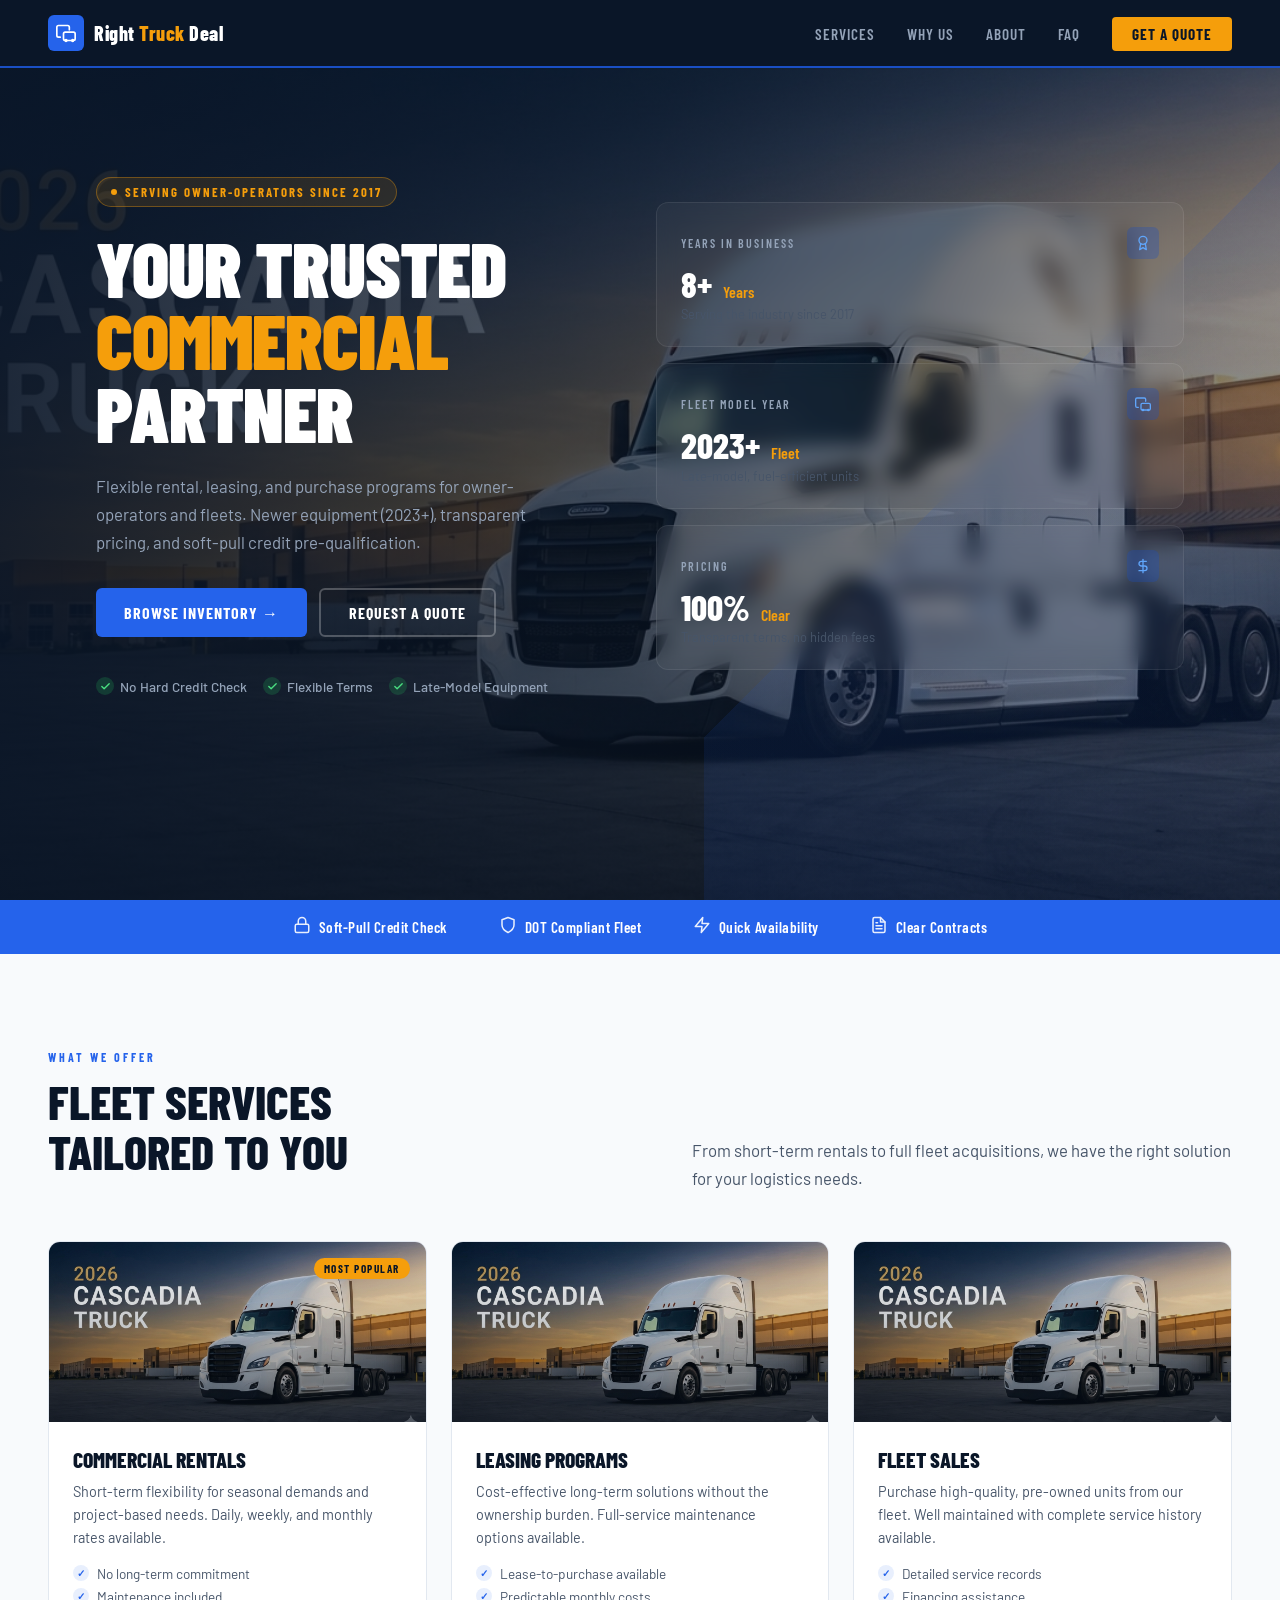
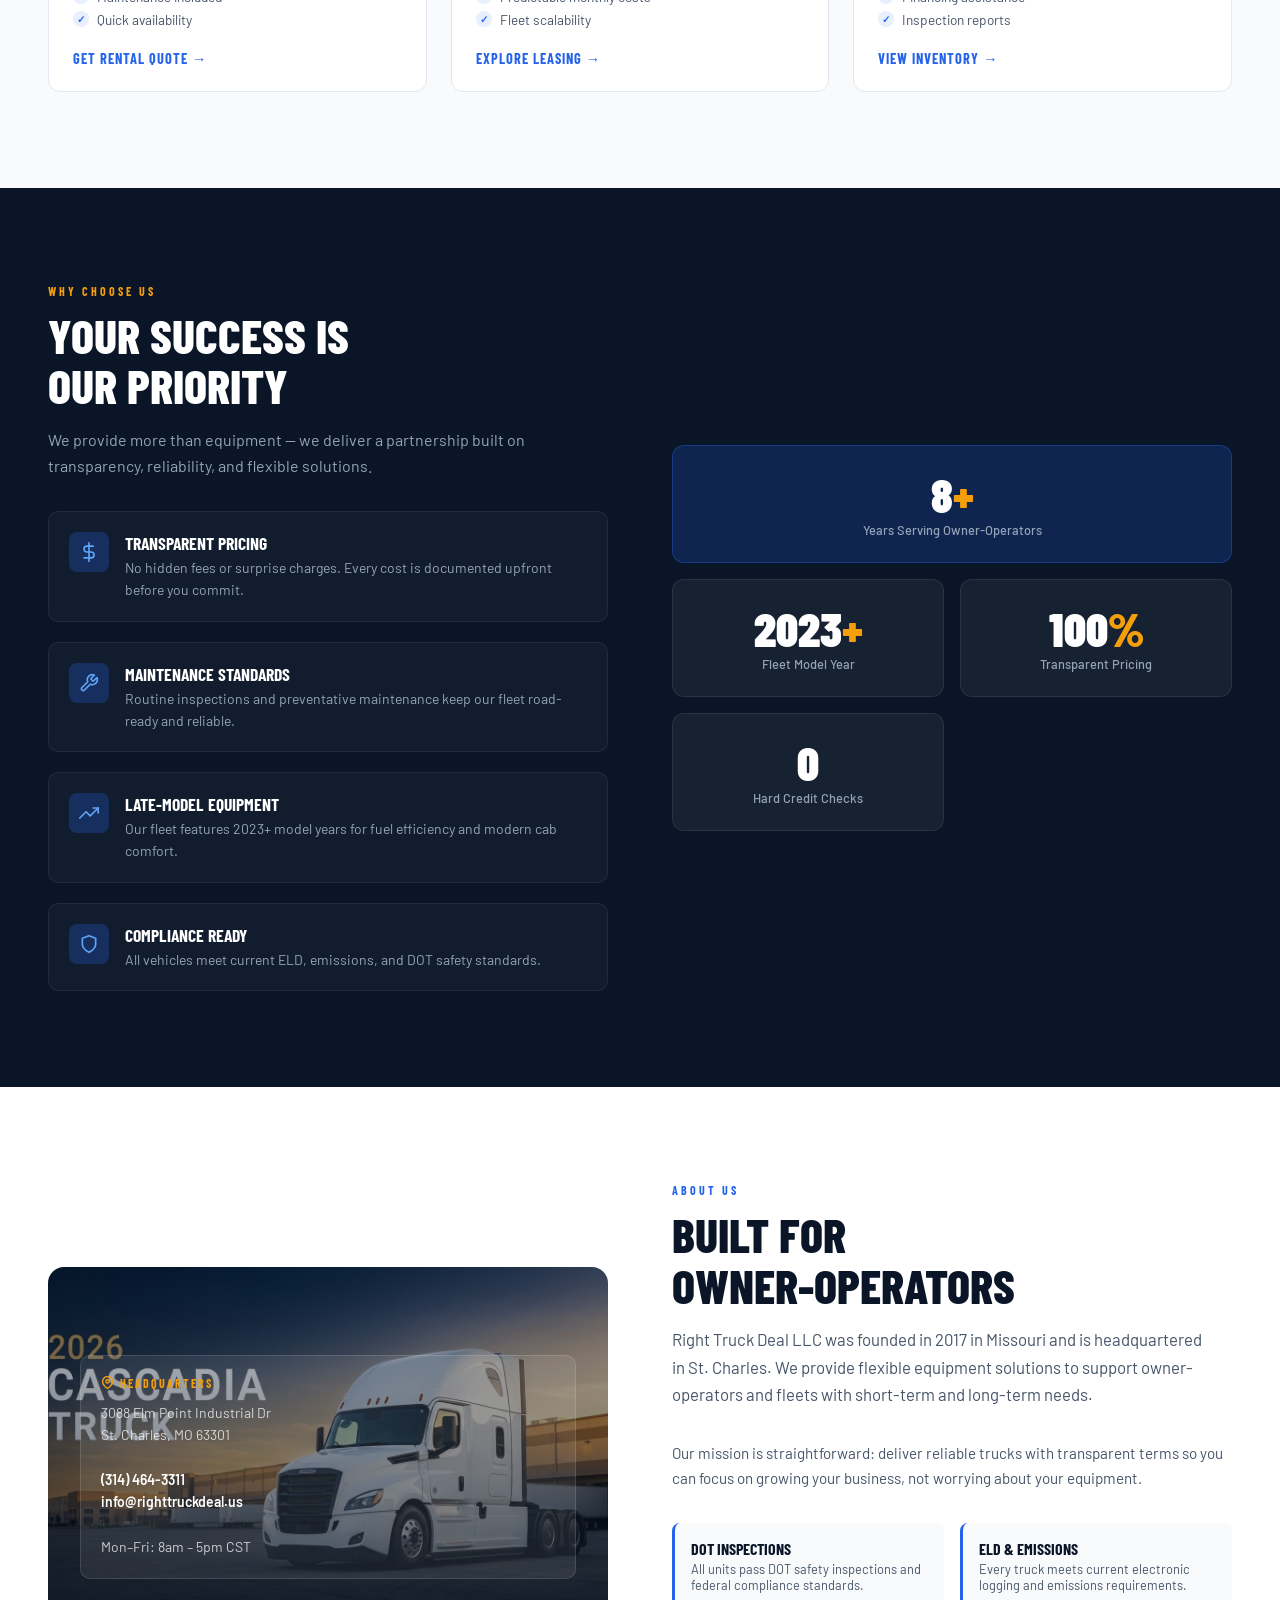
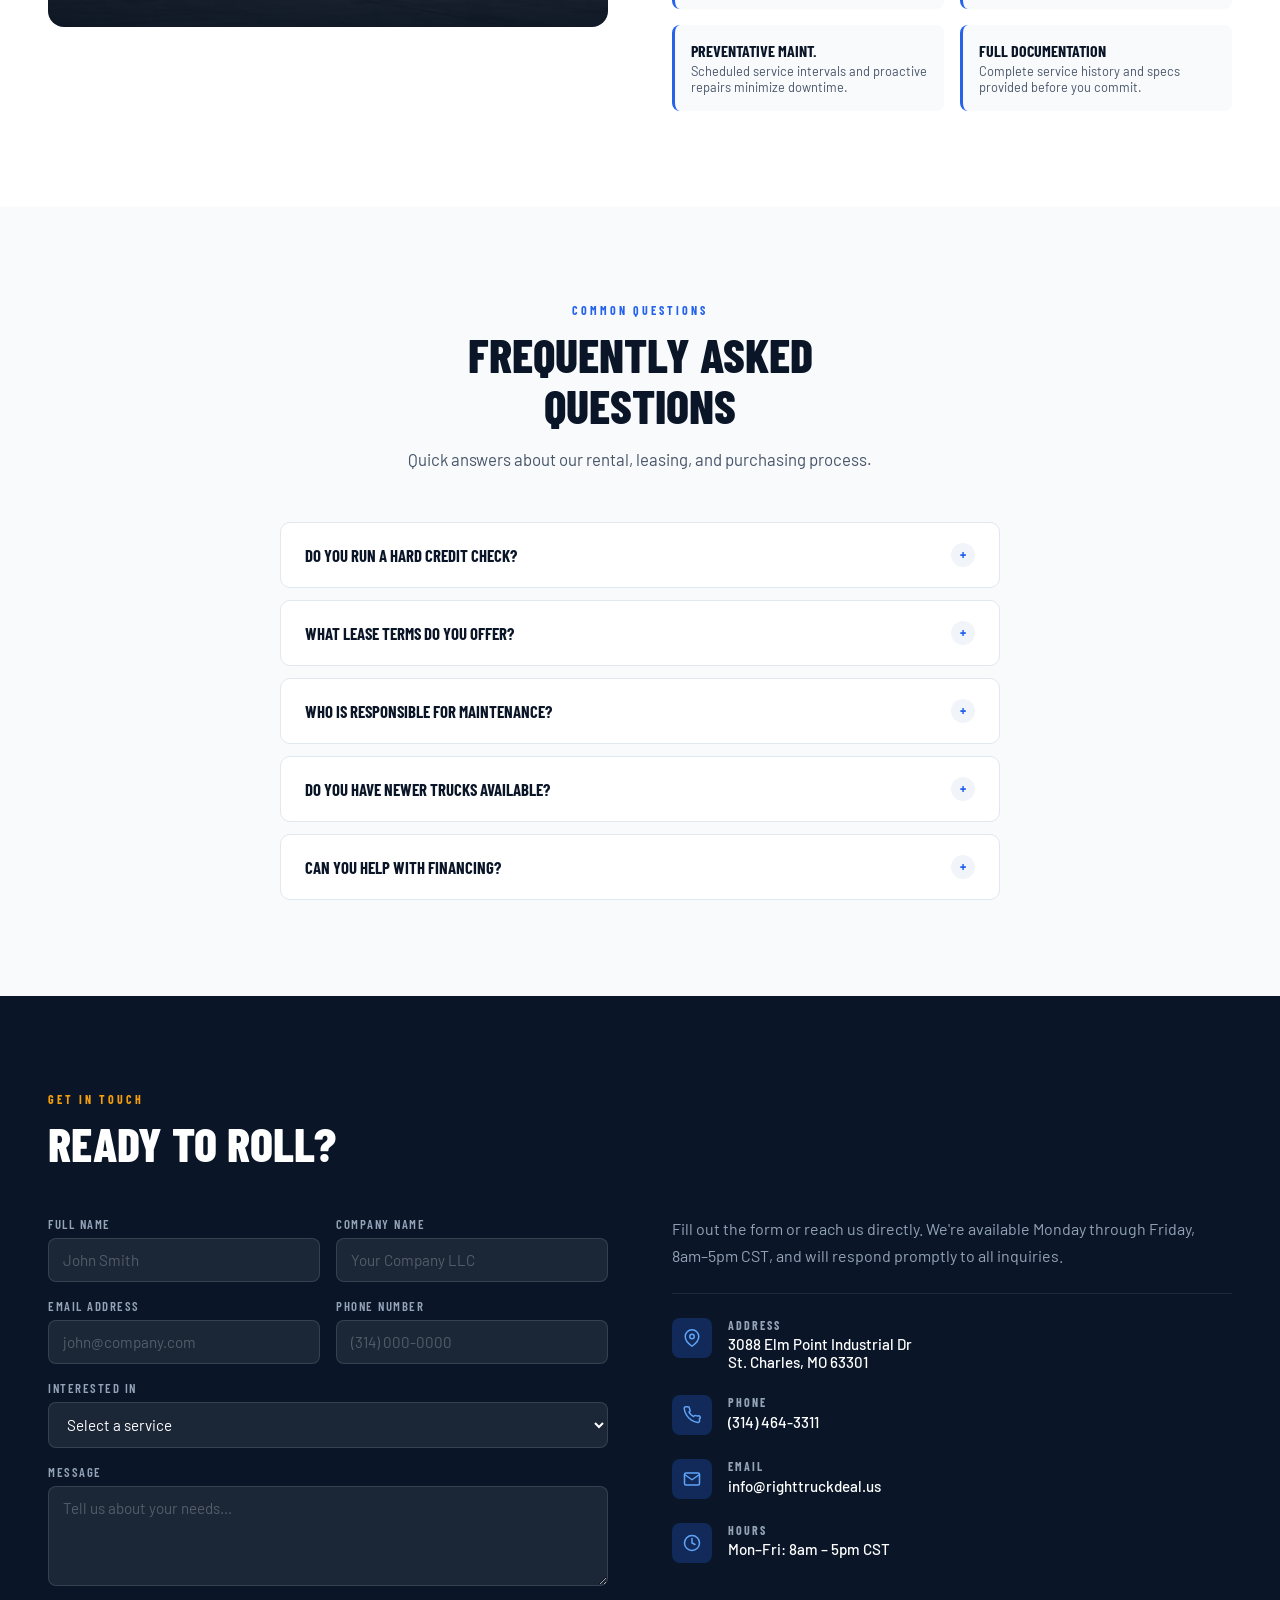
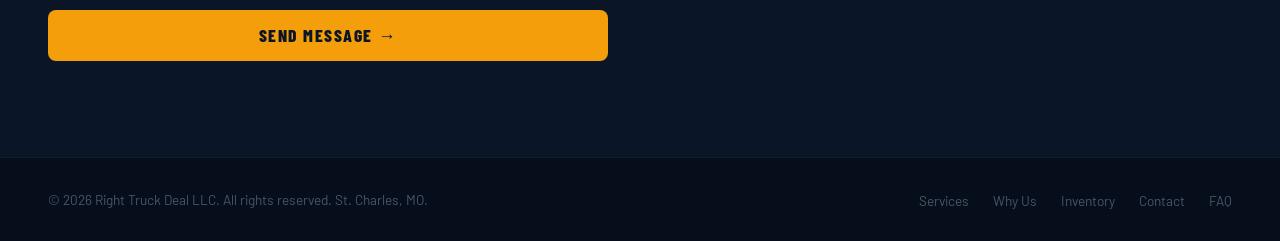
==== commit 36d9632b: "Remove fleet gallery section from homepage Deleted the 6-card fleet gallery section and its CSS. Upd" ====
--- a/index.html
+++ b/index.html
@@ -543,64 +543,6 @@
   }
   .service-card-link:hover { gap: 10px; }
 
-  /* ── FLEET GALLERY ── */
-  .fleet-gallery {
-    padding: 5rem 0;
-    background: var(--gray-50);
-  }
-  .fleet-grid {
-    display: grid;
-    grid-template-columns: repeat(3, 1fr);
-    gap: 1.5rem;
-    margin-top: 2.5rem;
-  }
-  .fleet-card {
-    border-radius: 12px;
-    overflow: hidden;
-    background: #fff;
-    box-shadow: 0 2px 12px rgba(0,0,0,0.07);
-    transition: transform 0.25s, box-shadow 0.25s;
-  }
-  .fleet-card:hover {
-    transform: translateY(-4px);
-    box-shadow: 0 8px 24px rgba(0,0,0,0.12);
-  }
-  .fleet-card-img {
-    width: 100%;
-    height: 220px;
-    object-fit: cover;
-    display: block;
-    background: var(--navy-mid);
-  }
-  .fleet-card-body {
-    padding: 1.25rem;
-  }
-  .fleet-card-body h3 {
-    font-family: 'Barlow Condensed', sans-serif;
-    font-weight: 800;
-    font-size: 1.15rem;
-    text-transform: uppercase;
-    color: var(--navy);
-    margin-bottom: 0.25rem;
-  }
-  .fleet-card-body .fleet-year {
-    font-size: 0.8rem;
-    color: var(--blue);
-    font-weight: 600;
-    margin-bottom: 0.35rem;
-  }
-  .fleet-card-body p {
-    font-size: 0.85rem;
-    color: var(--gray-600);
-    line-height: 1.5;
-  }
-  @media (max-width: 900px) {
-    .fleet-grid { grid-template-columns: repeat(2, 1fr); }
-  }
-  @media (max-width: 600px) {
-    .fleet-grid { grid-template-columns: 1fr; }
-  }
-
   /* ── WHY CHOOSE ── */
   .why {
     background: var(--navy);
@@ -1061,7 +1003,7 @@
   </a>
   <ul class="nav-links">
     <li><a href="#services">Services</a></li>
-    <li><a href="#fleet">Fleet</a></li>
+    <li><a href="#why-choose">Why Us</a></li>
     <li><a href="#about">About</a></li>
     <li><a href="#faq">FAQ</a></li>
     <li><a href="#contact" class="nav-cta">Get a Quote</a></li>
@@ -1073,7 +1015,7 @@
 
 <div class="mobile-menu" id="mobileMenu">
   <a href="#services" onclick="closeMenu()">Services</a>
-  <a href="#fleet" onclick="closeMenu()">Fleet</a>
+  <a href="#why-choose" onclick="closeMenu()">Why Us</a>
   <a href="#about" onclick="closeMenu()">About Us</a>
   <a href="#faq" onclick="closeMenu()">FAQ</a>
   <a href="tel:+13144643311" onclick="closeMenu()">(314) 464-3311</a>
@@ -1193,70 +1135,6 @@
         </div>
       </div>
 
-    </div>
-  </div>
-</section>
-
-<!-- FLEET GALLERY -->
-<section class="fleet-gallery" id="fleet">
-  <div class="container">
-    <div style="text-align:center;margin-bottom:0.5rem">
-      <div class="section-label">Our Fleet</div>
-      <h2 class="section-title">2025 &amp; 2026 Freightliner Cascadias</h2>
-      <p class="section-sub">Late-model, fuel-efficient semi trucks ready for rent, lease, or purchase.</p>
-    </div>
-    <div class="fleet-grid">
-      <div class="fleet-card">
-        <img class="fleet-card-img" src="images/2026-cascadia.png" alt="2026 Freightliner Cascadia semi truck on highway">
-        <div class="fleet-card-body">
-          <div class="fleet-year">2026 Model</div>
-          <h3>Freightliner Cascadia 126</h3>
-          <p>Sleeper cab, Detroit DD15 engine, 455 HP. Full aero package with fuel-efficient specs.</p>
-        </div>
-      </div>
-      <div class="fleet-card">
-        <img class="fleet-card-img" src="images/2026-cascadia.png" alt="2026 Freightliner Cascadia day cab">
-        <div class="fleet-card-body">
-          <div class="fleet-year">2026 Model</div>
-          <h3>Freightliner Cascadia 116</h3>
-          <p>Day cab configuration, ideal for regional routes. DT12 automated transmission.</p>
-        </div>
-      </div>
-      <div class="fleet-card">
-        <img class="fleet-card-img" src="images/2026-cascadia.png" alt="2025 Freightliner Cascadia sleeper">
-        <div class="fleet-card-body">
-          <div class="fleet-year">2025 Model</div>
-          <h3>Freightliner Cascadia 126</h3>
-          <p>72" raised roof sleeper. Low mileage, DOT inspected, ready for long-haul operations.</p>
-        </div>
-      </div>
-      <div class="fleet-card">
-        <img class="fleet-card-img" src="images/2026-cascadia.png" alt="2025 Freightliner Cascadia fleet truck">
-        <div class="fleet-card-body">
-          <div class="fleet-year">2025 Model</div>
-          <h3>Freightliner Cascadia 116</h3>
-          <p>Day cab with full service history. Perfect for dedicated fleet operations.</p>
-        </div>
-      </div>
-      <div class="fleet-card">
-        <img class="fleet-card-img" src="images/2026-cascadia.png" alt="2025 Freightliner Cascadia on the road">
-        <div class="fleet-card-body">
-          <div class="fleet-year">2025 Model</div>
-          <h3>Freightliner Cascadia 126</h3>
-          <p>Sleeper with premium interior package. Detroit Assurance suite of safety systems.</p>
-        </div>
-      </div>
-      <div class="fleet-card">
-        <img class="fleet-card-img" src="images/2026-cascadia.png" alt="2026 Freightliner Cascadia new model">
-        <div class="fleet-card-body">
-          <div class="fleet-year">2026 Model</div>
-          <h3>Freightliner Cascadia 126</h3>
-          <p>Brand new 5th gen Cascadia. Enhanced aerodynamics, MirrorCam system, 500 HP option.</p>
-        </div>
-      </div>
-    </div>
-    <div style="text-align:center;margin-top:2rem">
-      <a href="sales.html" class="btn-primary">View Full Inventory &rarr;</a>
     </div>
   </div>
 </section>
@@ -1509,7 +1387,7 @@
   <p>&copy; 2026 Right Truck Deal LLC. All rights reserved. St. Charles, MO.</p>
   <ul class="footer-links">
     <li><a href="#services">Services</a></li>
-    <li><a href="#fleet">Fleet</a></li>
+    <li><a href="#why-choose">Why Us</a></li>
     <li><a href="sales.html">Inventory</a></li>
     <li><a href="#contact">Contact</a></li>
     <li><a href="#faq">FAQ</a></li>
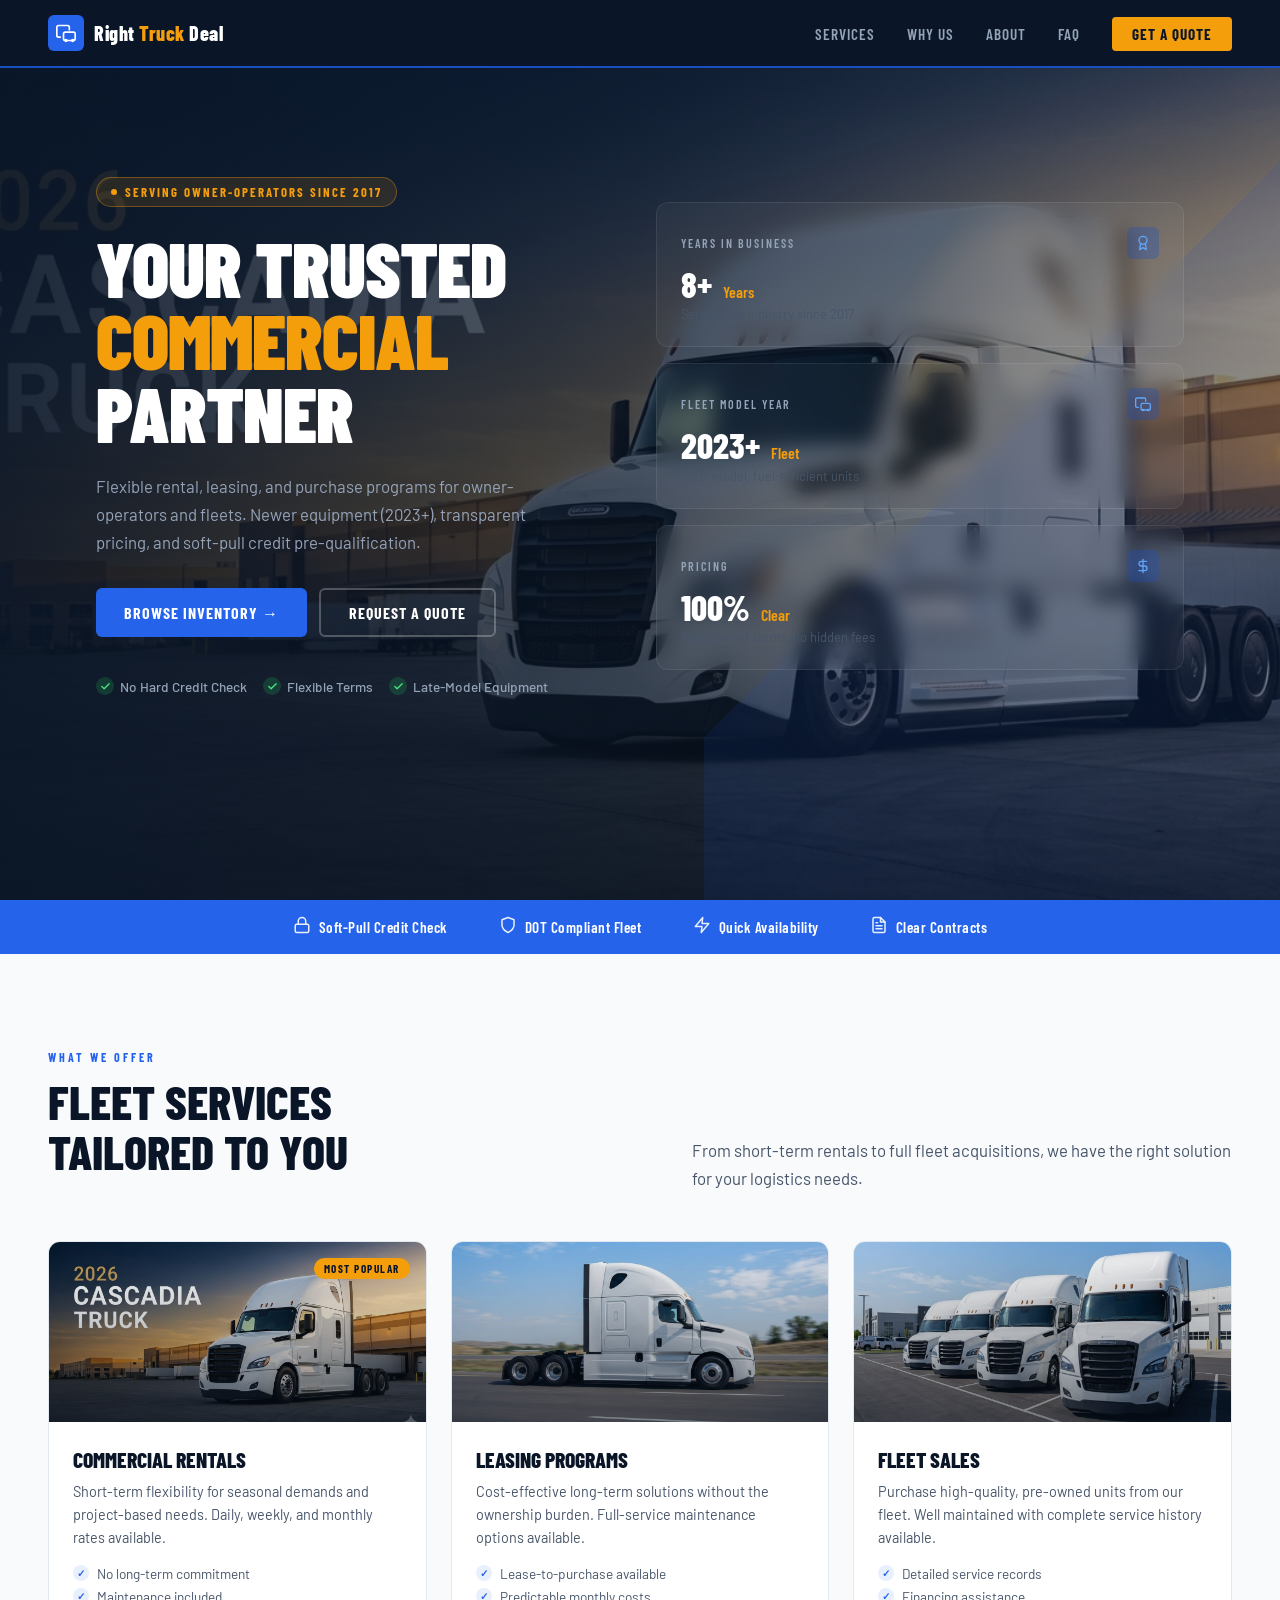
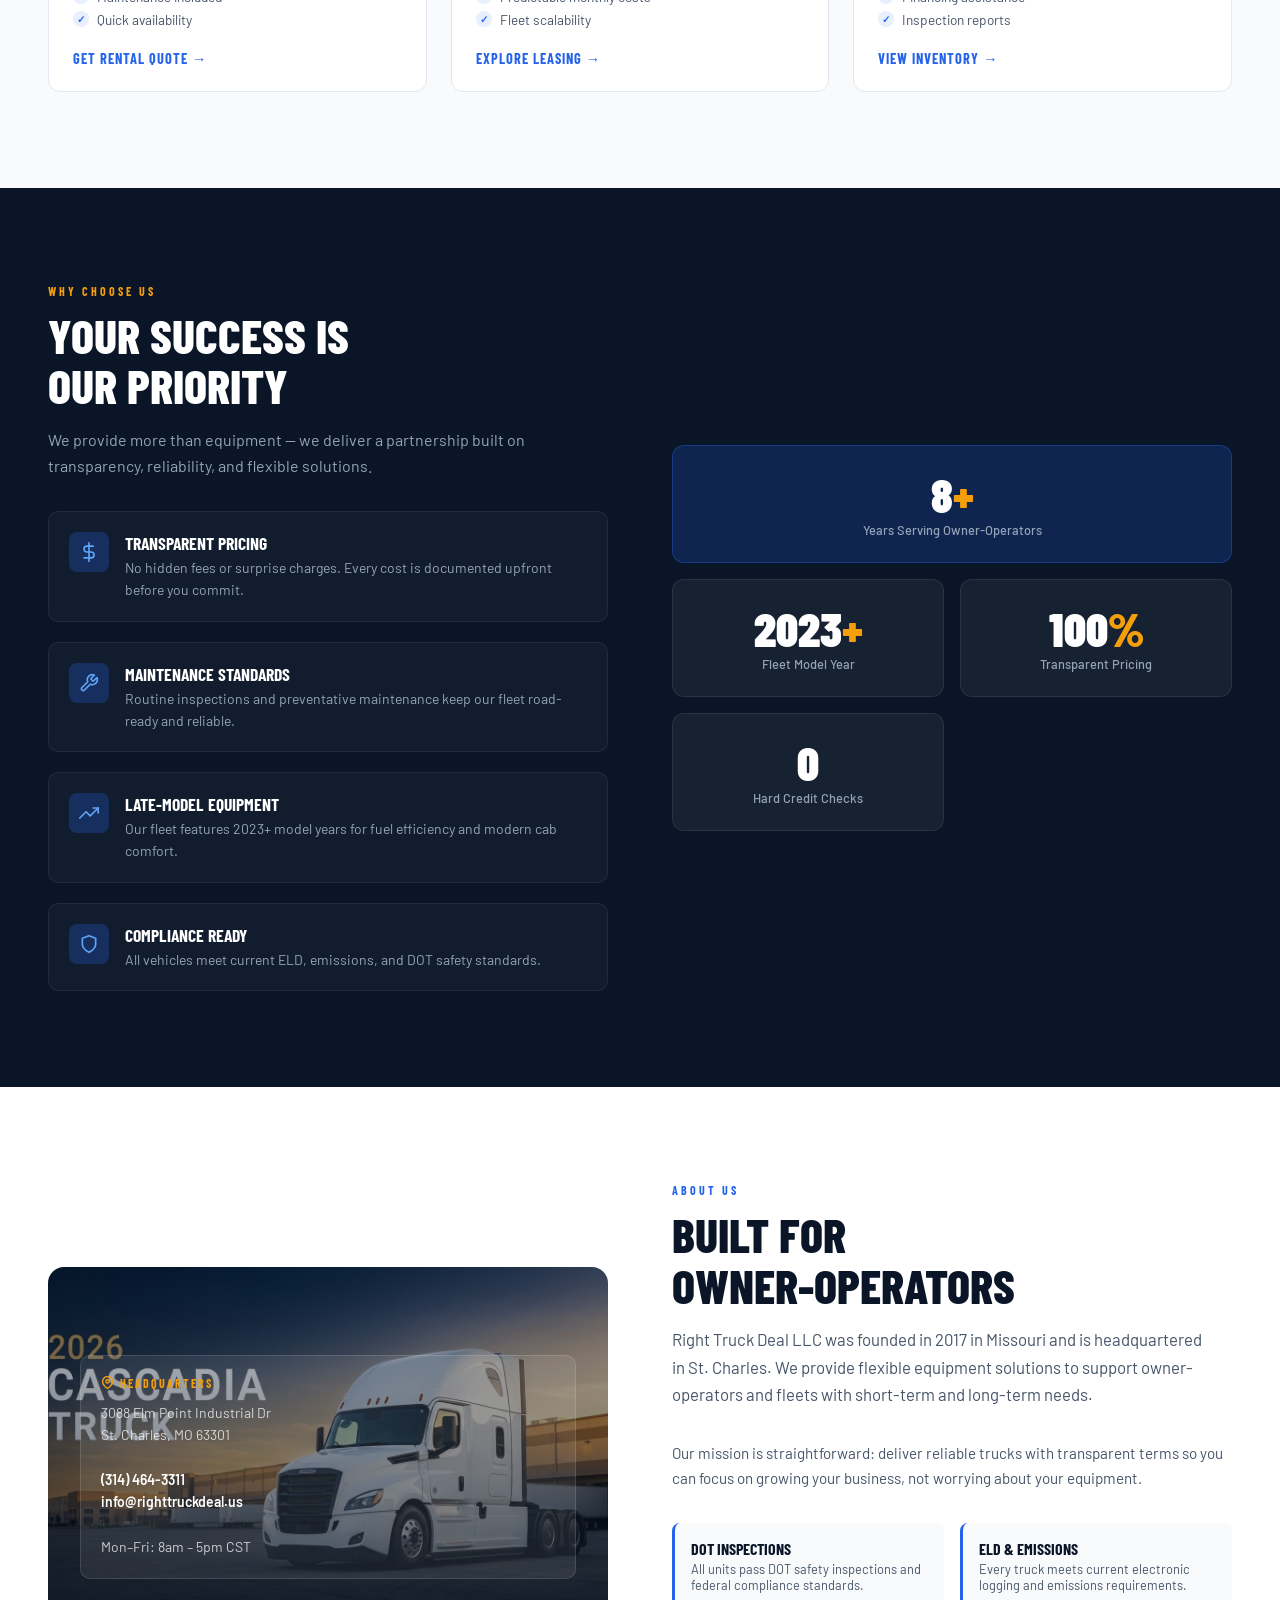
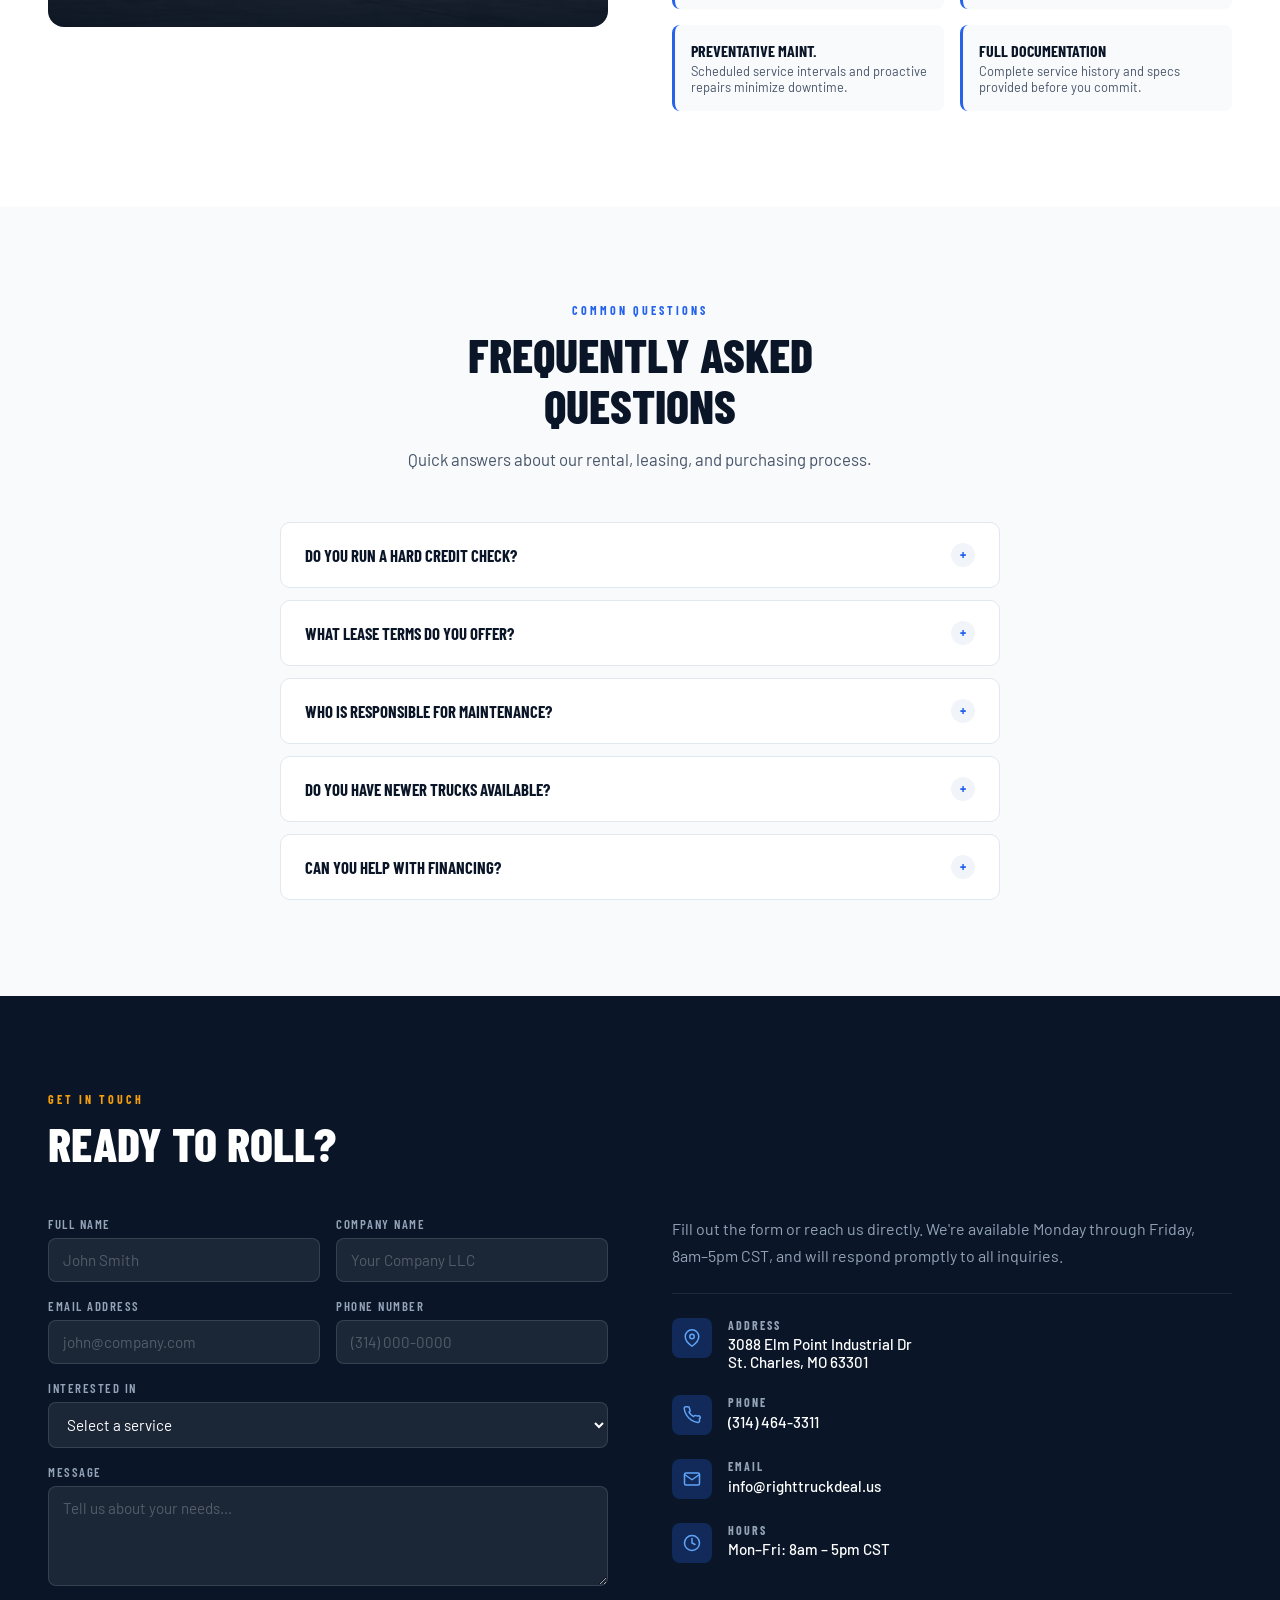
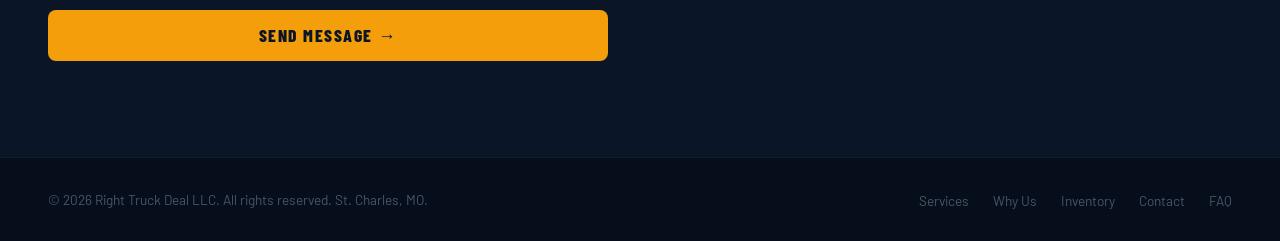
==== commit c4955aff: "Update service cards with unique images for Fleet Sales and Leasing Programs - Fleet Sales card: use" ====
--- a/index.html
+++ b/index.html
@@ -1106,7 +1106,7 @@
       </div>
 
       <div class="service-card">
-        <div class="service-card-img" style="background: linear-gradient(to top, rgba(10,22,40,0.5), transparent), url('images/2026-cascadia.png') center/cover no-repeat;">
+        <div class="service-card-img" style="background: linear-gradient(to top, rgba(10,22,40,0.5), transparent), url('images/1772838805334.png') center/cover no-repeat;">
         </div>
         <div class="service-card-body">
           <h3 class="service-card-title">Leasing Programs</h3>
@@ -1121,7 +1121,7 @@
       </div>
 
       <div class="service-card">
-        <div class="service-card-img" style="background: linear-gradient(to top, rgba(10,22,40,0.5), transparent), url('images/2026-cascadia.png') center/cover no-repeat;">
+        <div class="service-card-img" style="background: linear-gradient(to top, rgba(10,22,40,0.5), transparent), url('images/1772838633599.png') center/cover no-repeat;">
         </div>
         <div class="service-card-body">
           <h3 class="service-card-title">Fleet Sales</h3>
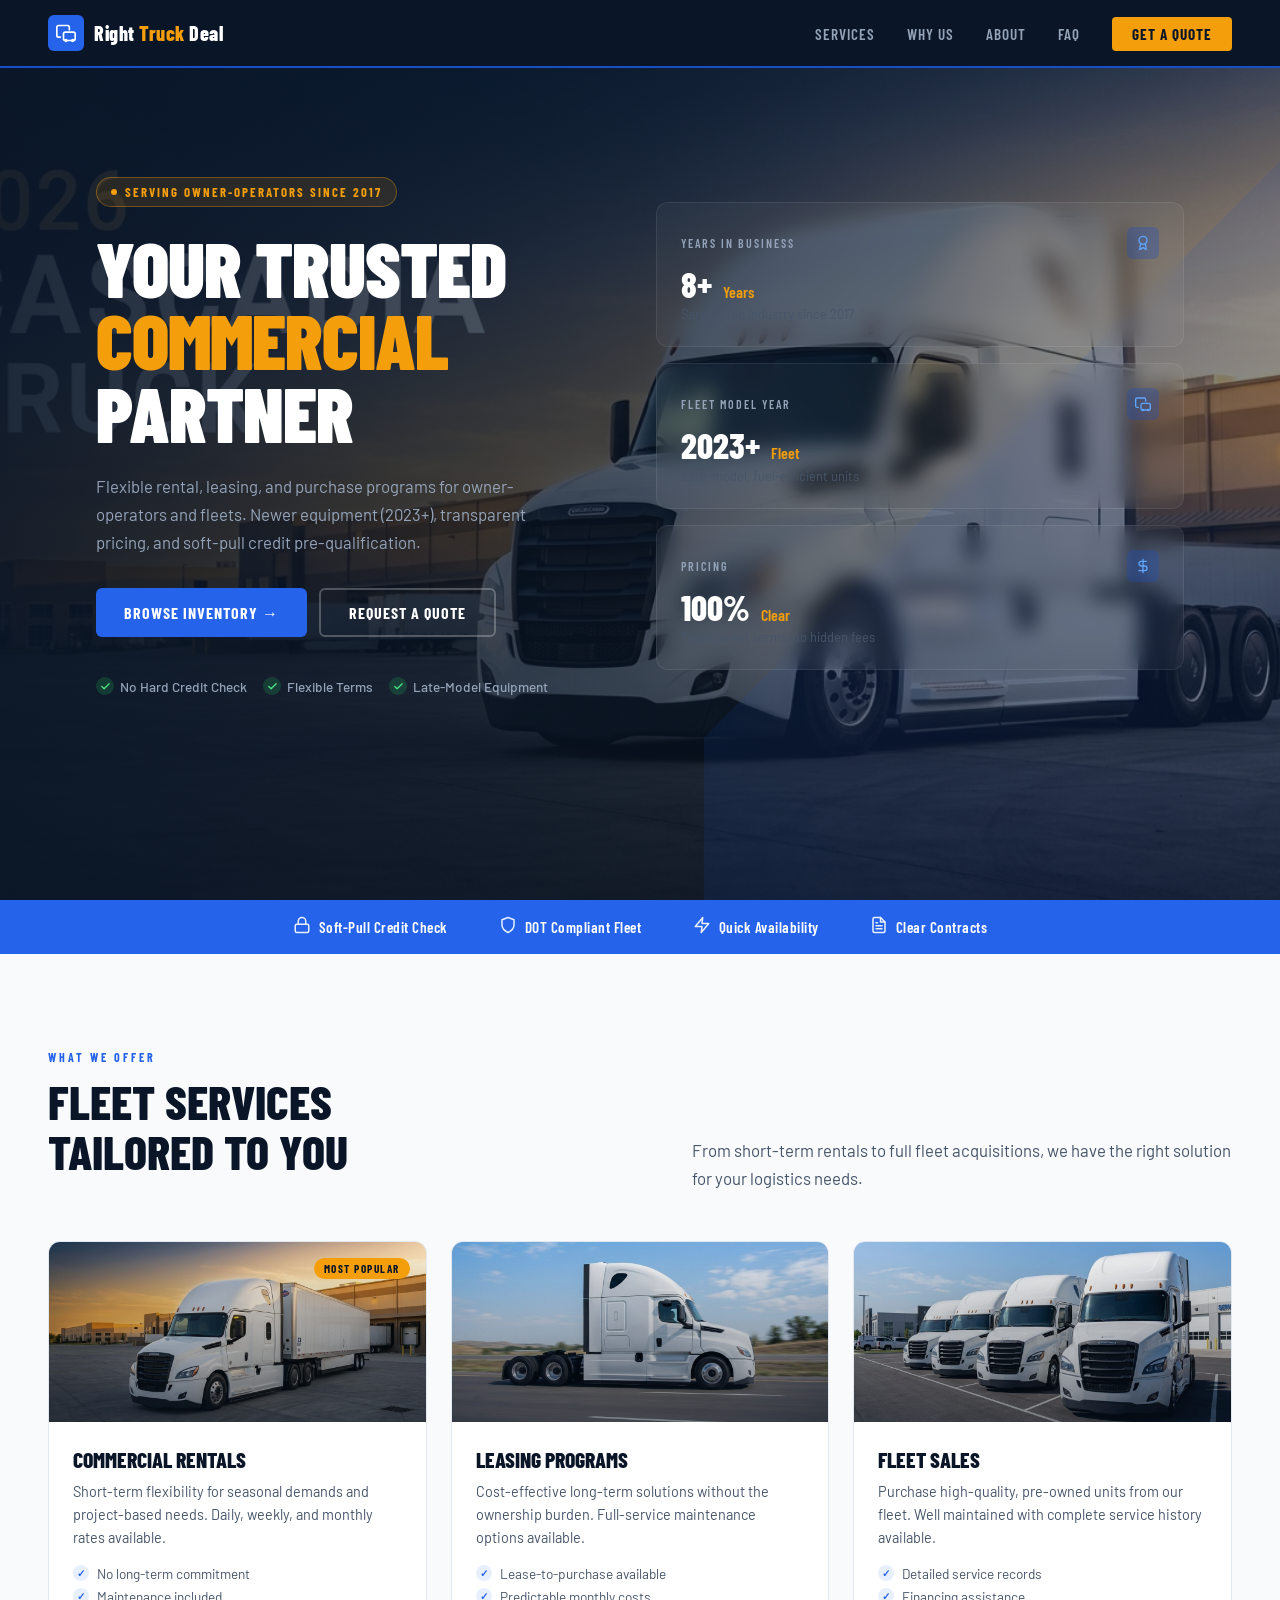
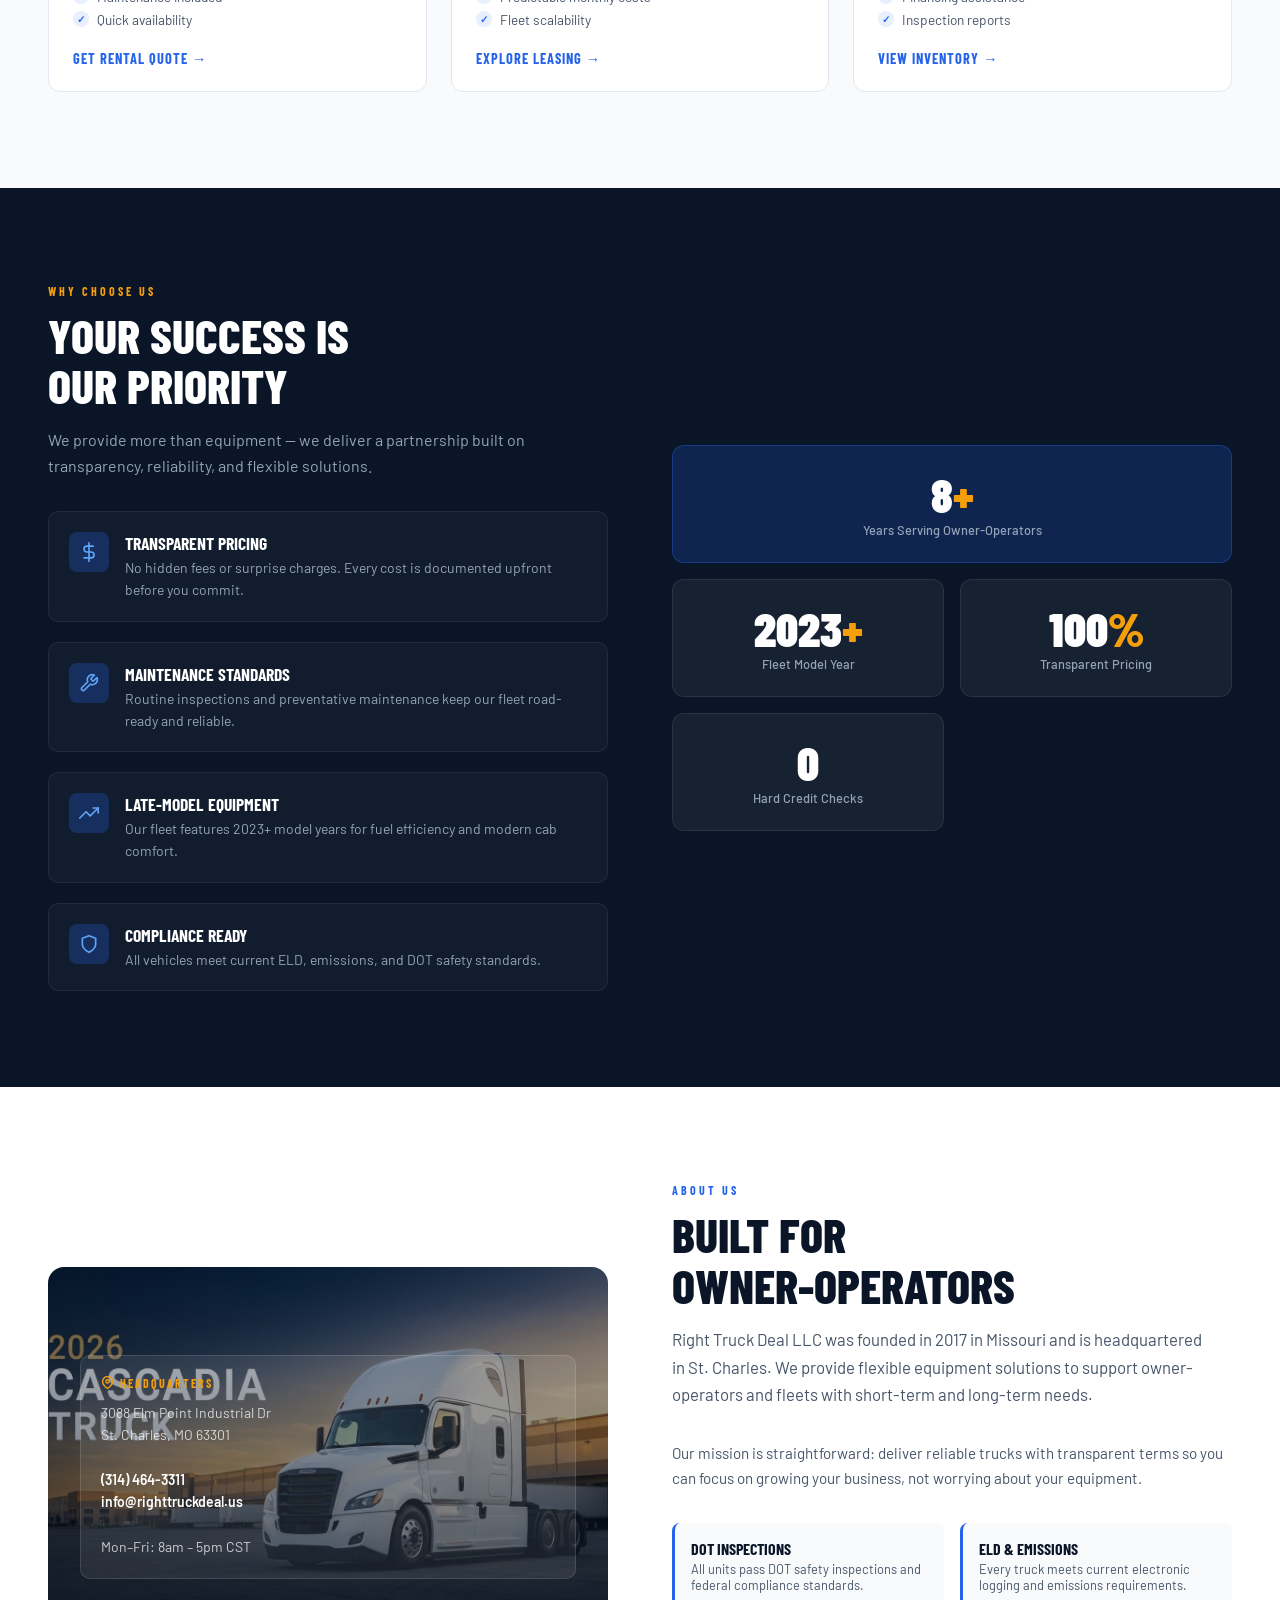
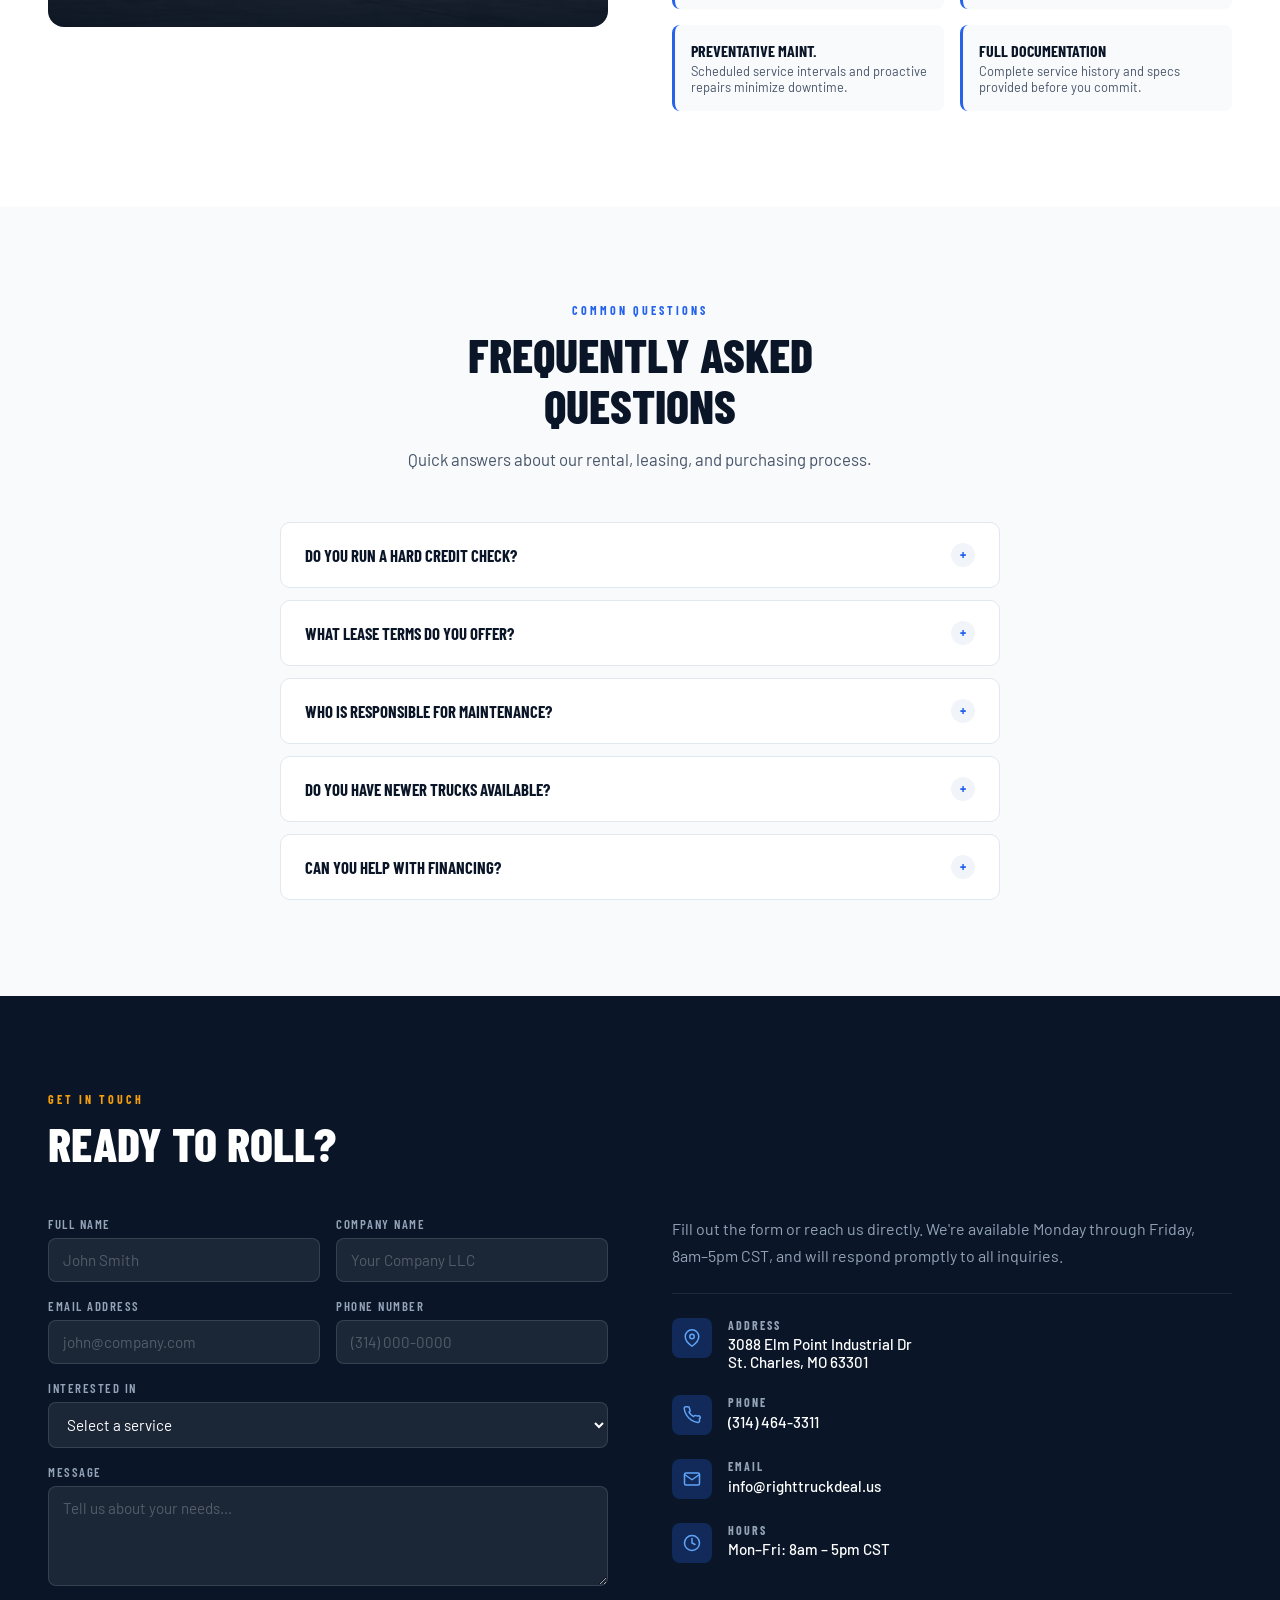
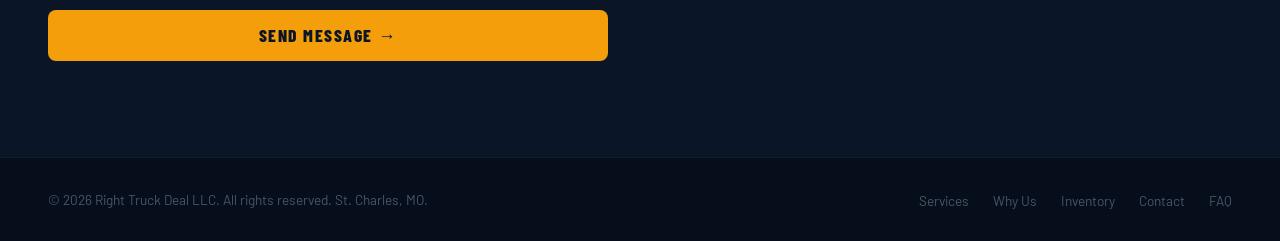
==== commit b8d02608: "Update Commercial Rentals card with dedicated image https://claude.ai/code/session_01WCMzsx9jB5o4x2g" ====
--- a/index.html
+++ b/index.html
@@ -1091,7 +1091,7 @@
 
       <div class="service-card">
         <div class="service-card-badge">Most Popular</div>
-        <div class="service-card-img" style="background: linear-gradient(to top, rgba(10,22,40,0.5), transparent), url('images/2026-cascadia.png') center/cover no-repeat;">
+        <div class="service-card-img" style="background: linear-gradient(to top, rgba(10,22,40,0.5), transparent), url('images/1772839605066.png') center/cover no-repeat;">
         </div>
         <div class="service-card-body">
           <h3 class="service-card-title">Commercial Rentals</h3>
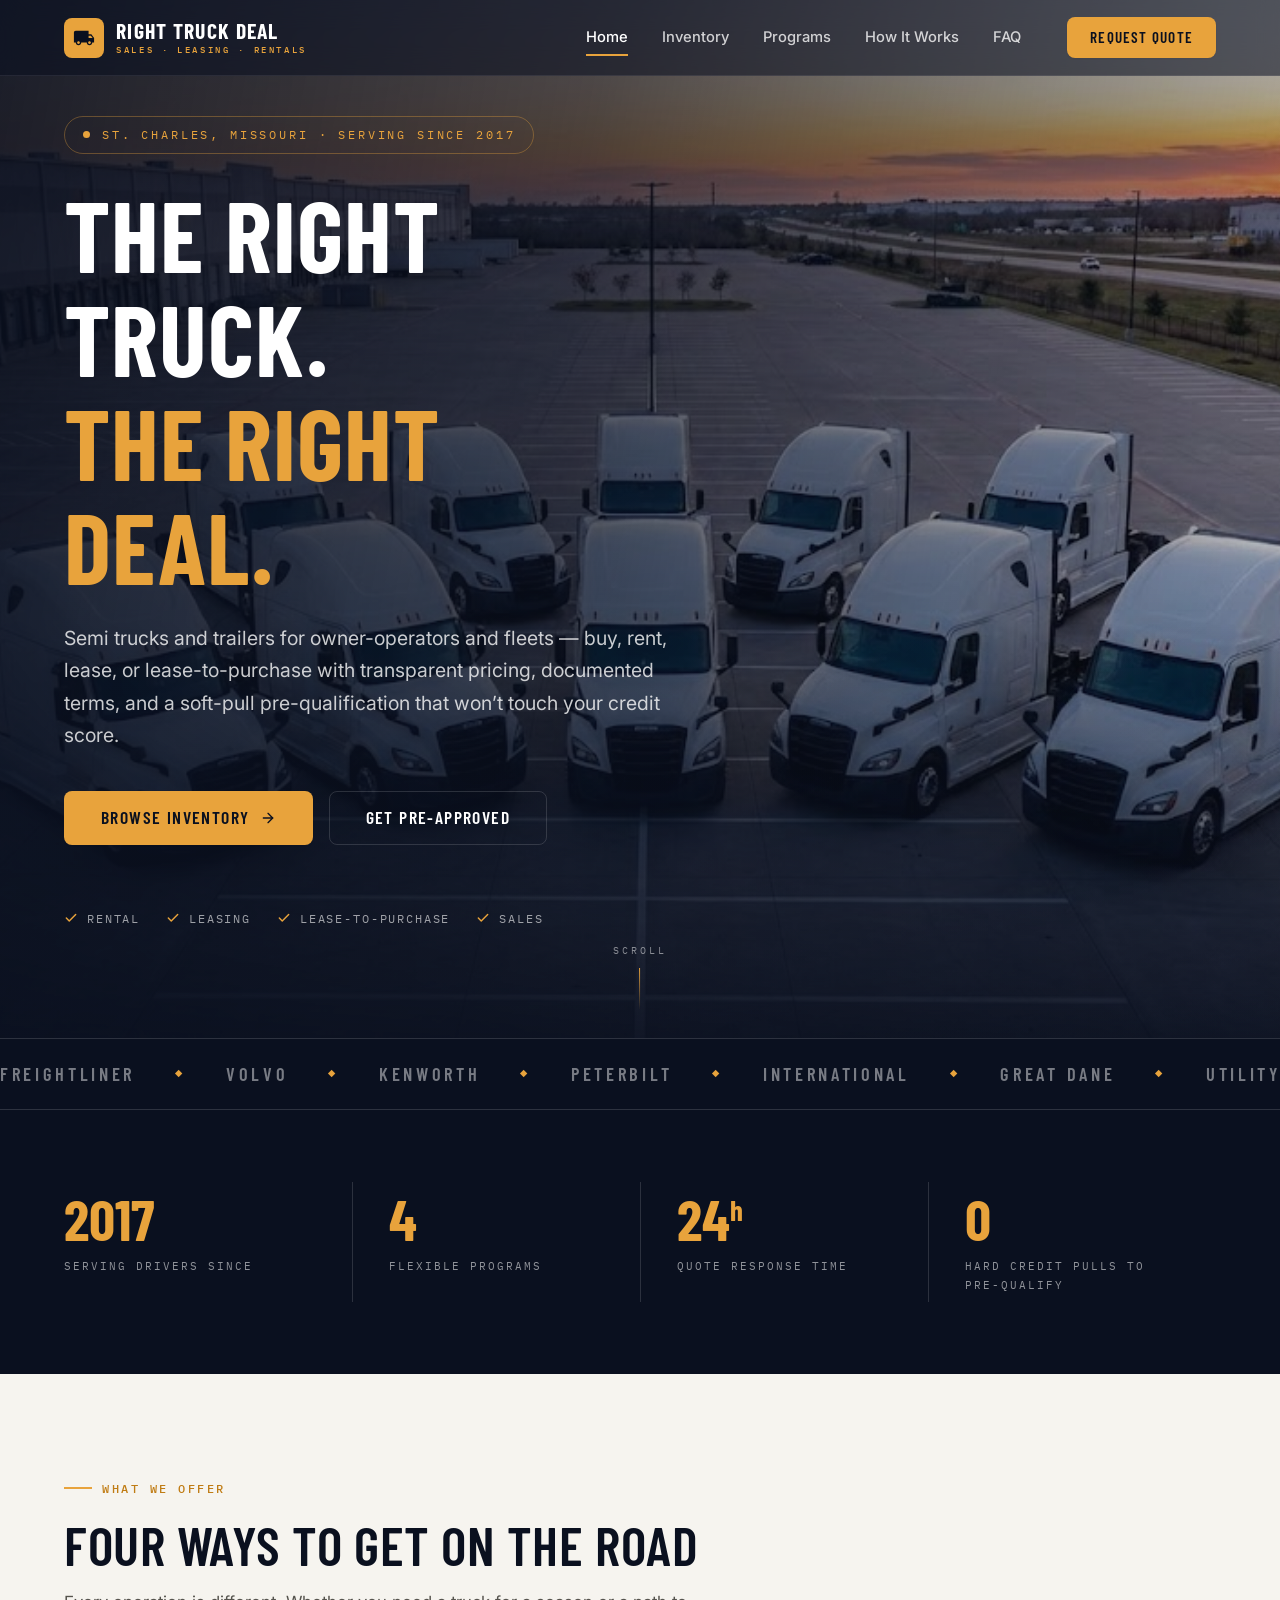
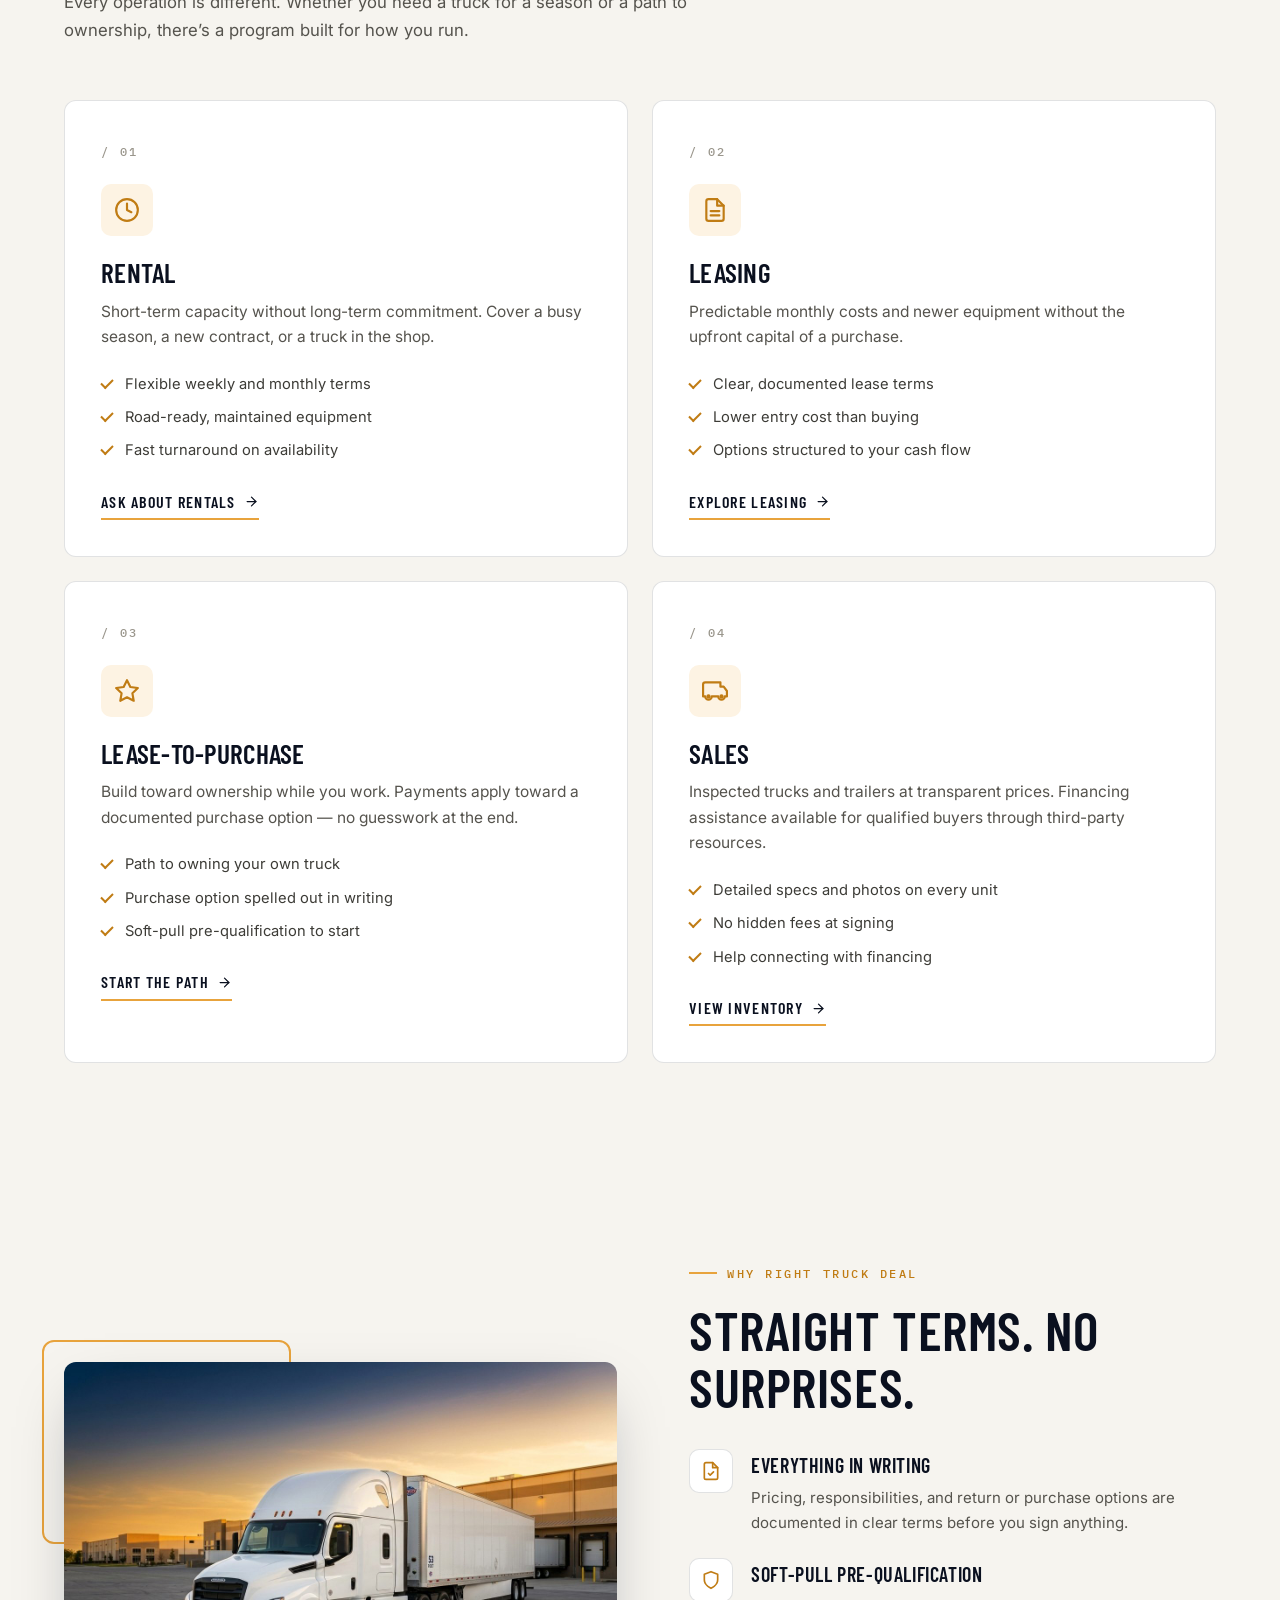
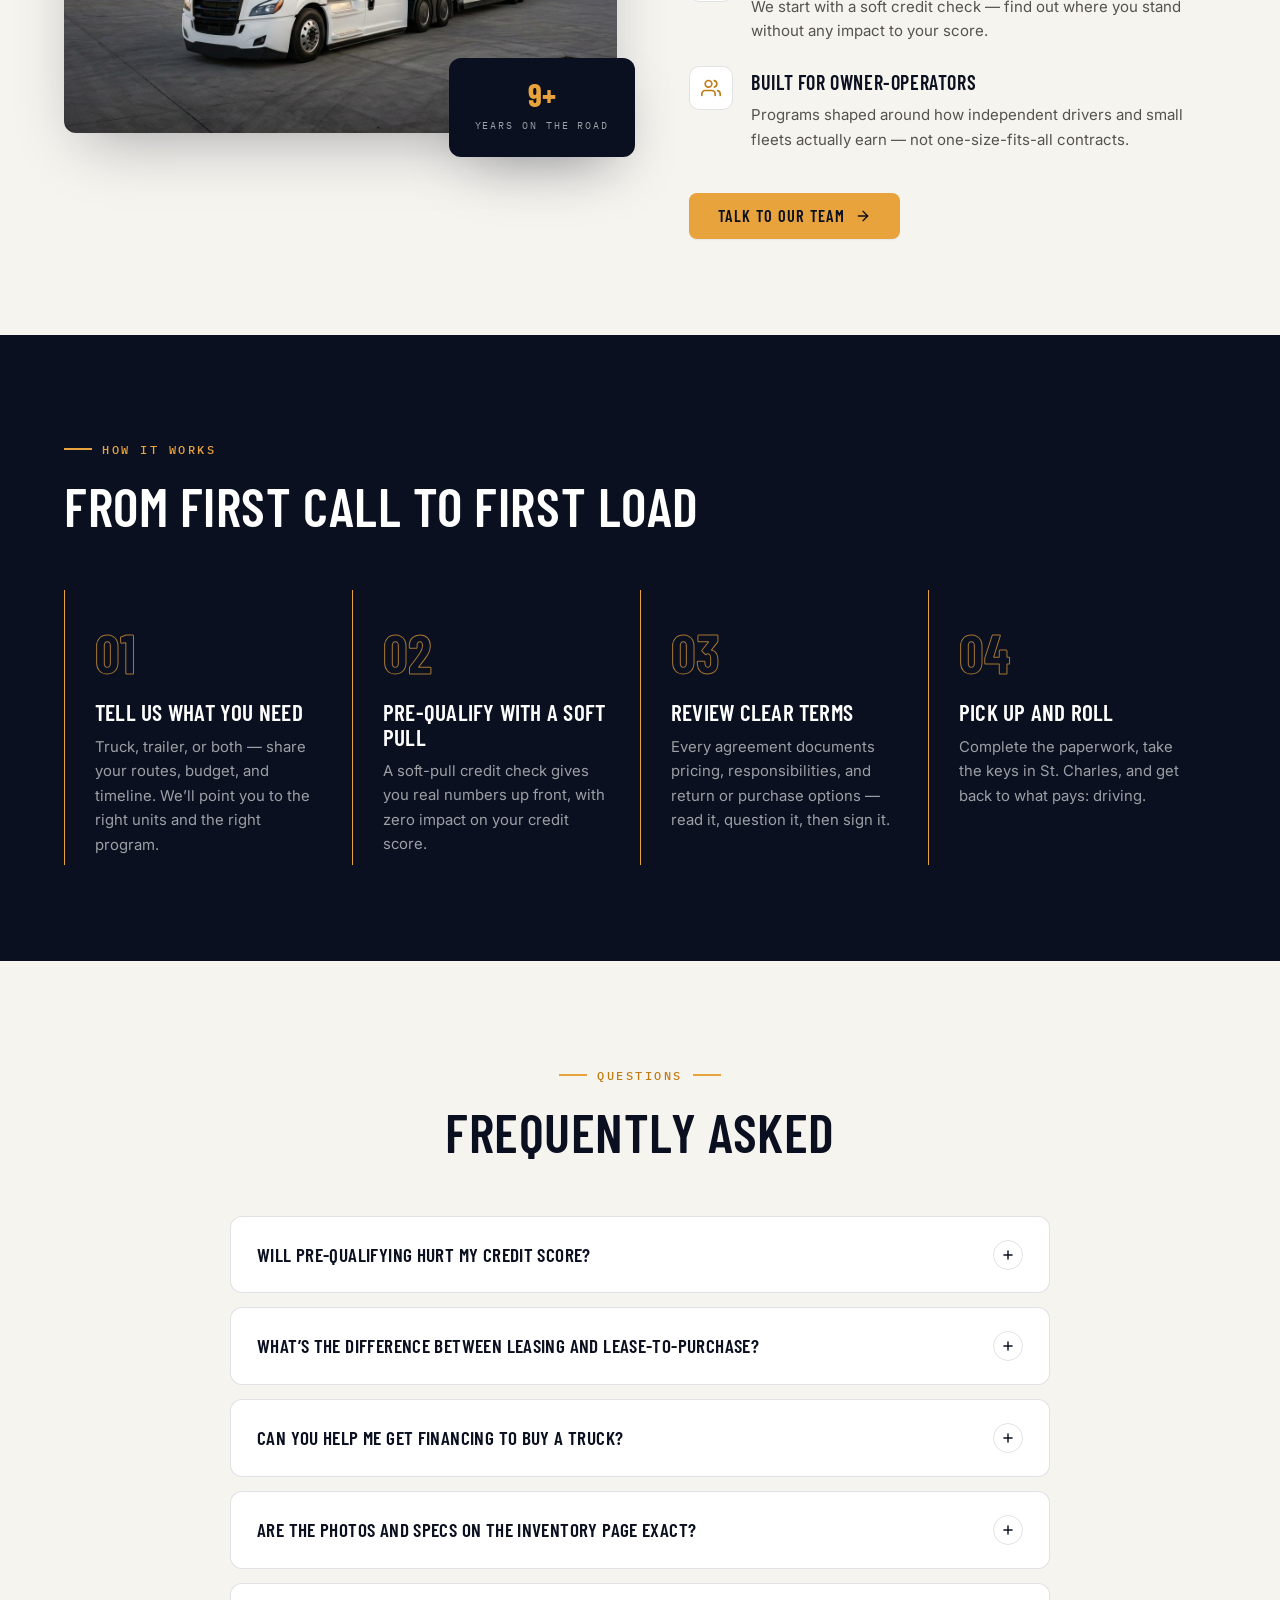
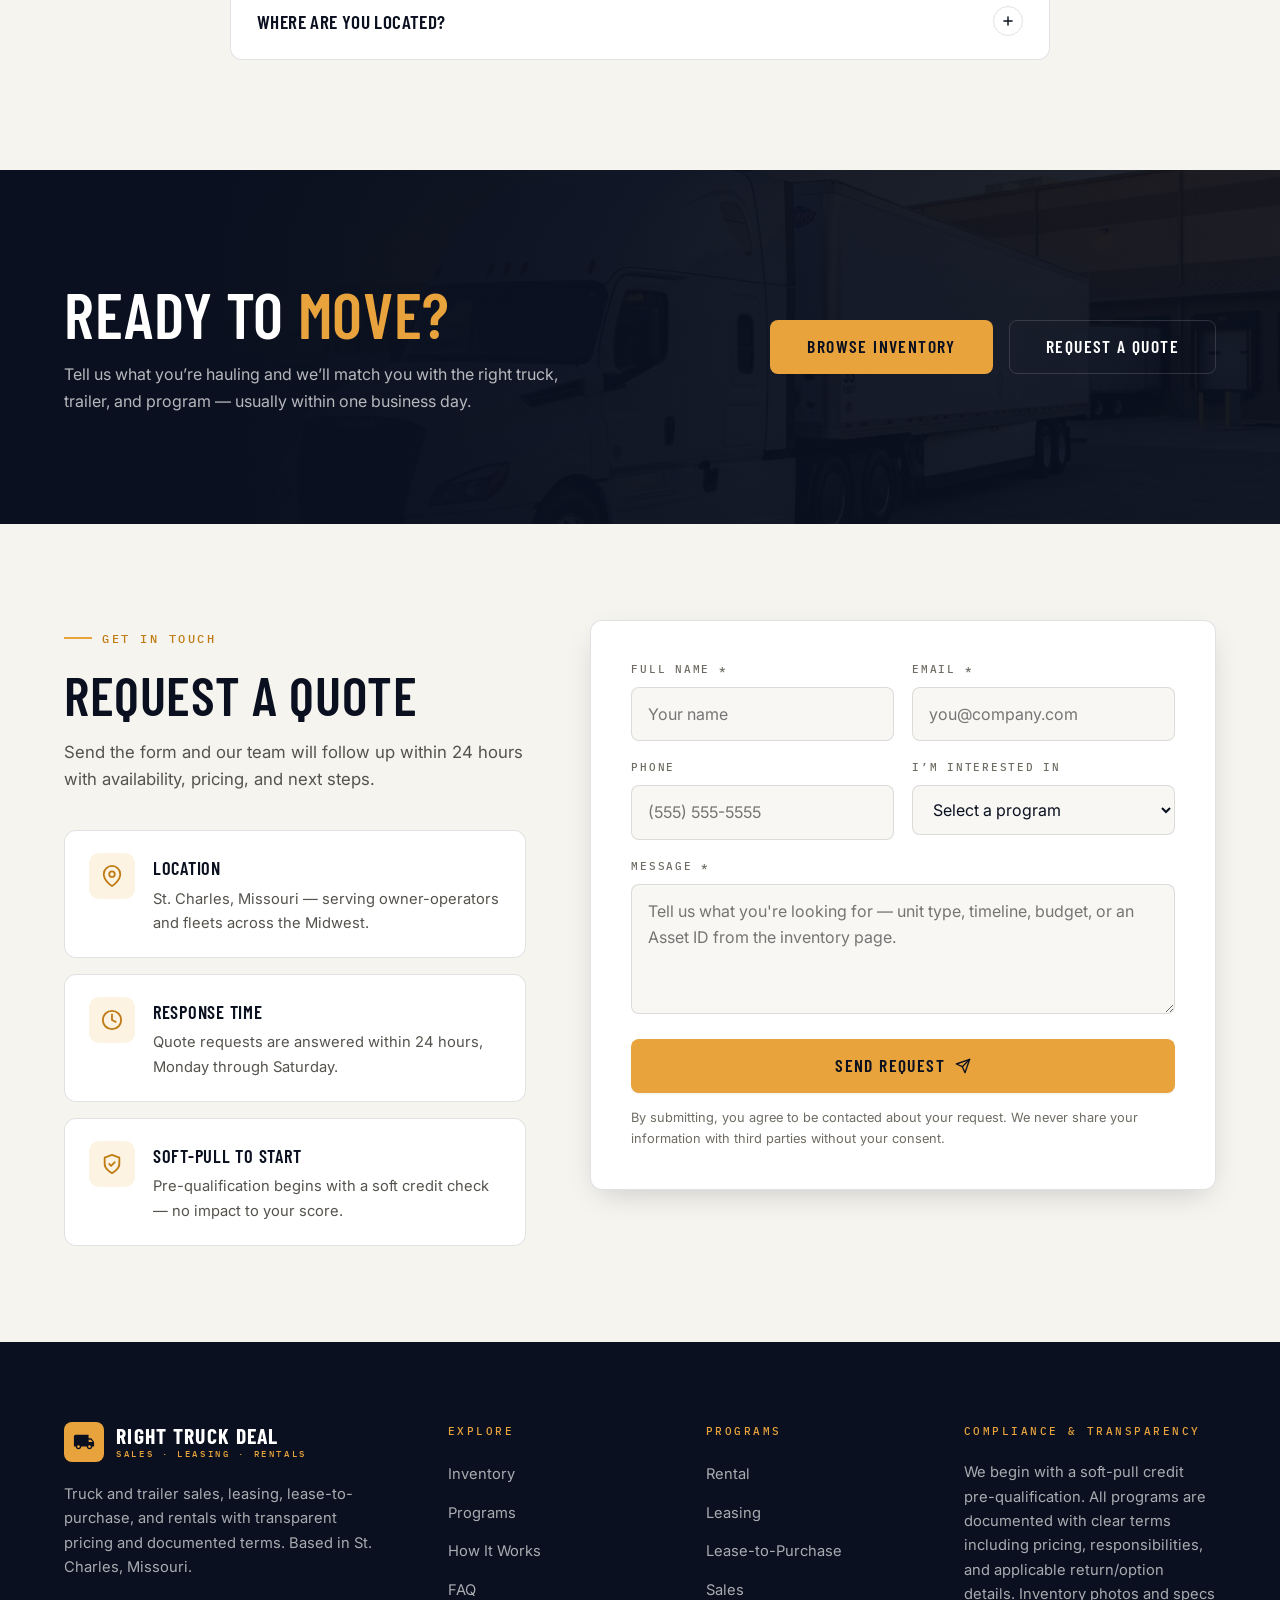
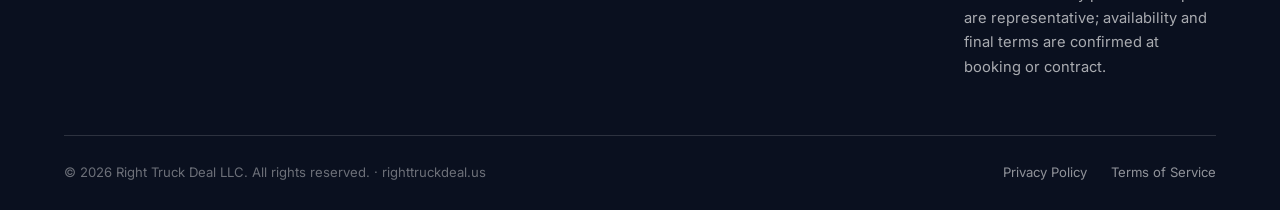
==== commit 408e10d1: "Redesign website: responsive premium homepage, restyled inventory, animations - Rebuild index.html f" ====
--- a/index.html
+++ b/index.html
@@ -1,1427 +1,591 @@
 <!DOCTYPE html>
 <html lang="en">
 <head>
-<meta charset="UTF-8">
-<meta name="viewport" content="width=device-width, initial-scale=1.0">
-<title>Right Truck Deal | Commercial Truck Rental, Leasing & Sales</title>
-<link rel="preconnect" href="https://fonts.googleapis.com">
-<link href="https://fonts.googleapis.com/css2?family=Barlow+Condensed:wght@400;600;700;800;900&family=Barlow:wght@300;400;500;600&display=swap" rel="stylesheet">
-<style>
-  :root {
-    --navy: #0a1628;
-    --navy-mid: #0f2040;
-    --blue: #1a4fc4;
-    --blue-bright: #2563eb;
-    --gold: #f59e0b;
-    --gold-light: #fbbf24;
-    --white: #ffffff;
-    --gray-50: #f8fafc;
-    --gray-100: #f1f5f9;
-    --gray-200: #e2e8f0;
-    --gray-400: #94a3b8;
-    --gray-600: #475569;
-    --gray-800: #1e293b;
-    --text: #0f172a;
-  }
-
-  *, *::before, *::after { box-sizing: border-box; margin: 0; padding: 0; }
-
-  html { scroll-behavior: smooth; }
-
-  body {
-    font-family: 'Barlow', sans-serif;
-    font-weight: 400;
-    color: var(--text);
-    background: var(--white);
-    overflow-x: hidden;
-  }
-
-  /* ── NAV ── */
-  nav {
-    position: fixed;
-    top: 0; left: 0; right: 0;
-    z-index: 100;
-    display: flex;
-    align-items: center;
-    justify-content: space-between;
-    padding: 0 clamp(1rem, 4vw, 3rem);
-    height: 68px;
-    background: var(--navy);
-    border-bottom: 2px solid var(--blue);
-  }
-
-  .logo {
-    display: flex;
-    align-items: center;
-    gap: 10px;
-    text-decoration: none;
-  }
-
-  .logo-icon {
-    width: 36px; height: 36px;
-    background: var(--blue-bright);
-    border-radius: 6px;
-    display: flex; align-items: center; justify-content: center;
-    font-size: 18px;
-  }
-
-  .logo-text {
-    font-family: 'Barlow Condensed', sans-serif;
-    font-weight: 800;
-    font-size: 1.25rem;
-    color: var(--white);
-    letter-spacing: 0.5px;
-    line-height: 1;
-  }
-  .logo-text span { color: var(--gold); }
-
-  .nav-links {
-    display: flex;
-    align-items: center;
-    gap: 2rem;
-    list-style: none;
-  }
-
-  .nav-links a {
-    font-family: 'Barlow Condensed', sans-serif;
-    font-weight: 600;
-    font-size: 0.95rem;
-    letter-spacing: 1px;
-    text-transform: uppercase;
-    color: var(--gray-400);
-    text-decoration: none;
-    transition: color 0.2s;
-  }
-  .nav-links a:hover { color: var(--white); }
-
-  .nav-cta {
-    background: var(--gold);
-    color: var(--navy) !important;
-    padding: 8px 20px;
-    border-radius: 4px;
-    font-weight: 700 !important;
-    transition: background 0.2s !important;
-  }
-  .nav-cta:hover { background: var(--gold-light) !important; color: var(--navy) !important; }
-
-  .hamburger {
-    display: none;
-    flex-direction: column;
-    gap: 5px;
-    cursor: pointer;
-    padding: 4px;
-  }
-  .hamburger span {
-    display: block;
-    width: 24px; height: 2px;
-    background: var(--white);
-    border-radius: 2px;
-    transition: all 0.3s;
-  }
-
-  /* ── HERO ── */
-  .hero {
-    min-height: 100svh;
-    background: var(--navy);
-    display: grid;
-    grid-template-rows: 1fr auto;
-    padding-top: 68px;
-    position: relative;
-    overflow: hidden;
-  }
-
-  .hero-bg {
-    position: absolute;
-    inset: 0;
-    background:
-      linear-gradient(to right, rgba(10,22,40,0.92) 0%, rgba(10,22,40,0.7) 50%, rgba(10,22,40,0.4) 100%),
-      url('images/2026-cascadia.png') center/cover no-repeat;
-  }
-
-  /* Diagonal accent line */
-  .hero::after {
-    content: '';
-    position: absolute;
-    top: 0; right: 0;
-    width: 45%;
-    height: 100%;
-    background: linear-gradient(135deg, transparent 50%, rgba(26,79,196,0.12) 50%);
-    pointer-events: none;
-  }
-
-  .hero-content {
-    display: grid;
-    grid-template-columns: 1fr 1fr;
-    gap: 2rem;
-    align-items: center;
-    max-width: 1200px;
-    margin: 0 auto;
-    padding: clamp(3rem, 8vw, 5rem) clamp(1.5rem, 4vw, 3rem);
-    width: 100%;
-    position: relative;
-    z-index: 2;
-  }
-
-  .hero-badge {
-    display: inline-flex;
-    align-items: center;
-    gap: 8px;
-    background: rgba(245,158,11,0.12);
-    border: 1px solid rgba(245,158,11,0.35);
-    color: var(--gold);
-    font-family: 'Barlow Condensed', sans-serif;
-    font-weight: 700;
-    font-size: 0.8rem;
-    letter-spacing: 2px;
-    text-transform: uppercase;
-    padding: 6px 14px;
-    border-radius: 100px;
-    margin-bottom: 1.5rem;
-    animation: fadeUp 0.6s ease both;
-  }
-
-  .hero-badge::before {
-    content: '';
-    width: 6px; height: 6px;
-    background: var(--gold);
-    border-radius: 50%;
-    display: inline-block;
-    animation: pulse 2s infinite;
-  }
-
-  @keyframes pulse {
-    0%, 100% { opacity: 1; }
-    50% { opacity: 0.4; }
-  }
-
-  .hero h1 {
-    font-family: 'Barlow Condensed', sans-serif;
-    font-weight: 900;
-    font-size: clamp(2.8rem, 6vw, 5rem);
-    line-height: 0.95;
-    color: var(--white);
-    text-transform: uppercase;
-    letter-spacing: -1px;
-    margin-bottom: 1.5rem;
-    animation: fadeUp 0.6s 0.1s ease both;
-  }
-
-  .hero h1 em {
-    font-style: normal;
-    color: var(--gold);
-    display: block;
-  }
-
-  .hero-sub {
-    font-size: 1.05rem;
-    line-height: 1.65;
-    color: var(--gray-400);
-    max-width: 480px;
-    margin-bottom: 2rem;
-    animation: fadeUp 0.6s 0.2s ease both;
-  }
-
-  .hero-actions {
-    display: flex;
-    flex-wrap: wrap;
-    gap: 12px;
-    margin-bottom: 2.5rem;
-    animation: fadeUp 0.6s 0.3s ease both;
-  }
-
-  .btn-primary {
-    display: inline-flex;
-    align-items: center;
-    gap: 8px;
-    background: var(--blue-bright);
-    color: var(--white);
-    font-family: 'Barlow Condensed', sans-serif;
-    font-weight: 700;
-    font-size: 1rem;
-    letter-spacing: 1px;
-    text-transform: uppercase;
-    padding: 14px 28px;
-    border-radius: 6px;
-    text-decoration: none;
-    border: none;
-    cursor: pointer;
-    transition: background 0.2s, transform 0.15s;
-  }
-  .btn-primary:hover { background: #1d4ed8; transform: translateY(-1px); }
-
-  .btn-secondary {
-    display: inline-flex;
-    align-items: center;
-    gap: 8px;
-    background: transparent;
-    color: var(--white);
-    font-family: 'Barlow Condensed', sans-serif;
-    font-weight: 700;
-    font-size: 1rem;
-    letter-spacing: 1px;
-    text-transform: uppercase;
-    padding: 13px 28px;
-    border-radius: 6px;
-    border: 2px solid rgba(255,255,255,0.25);
-    text-decoration: none;
-    cursor: pointer;
-    transition: border-color 0.2s, background 0.2s;
-  }
-  .btn-secondary:hover { border-color: var(--white); background: rgba(255,255,255,0.05); }
-
-  .hero-trust {
-    display: flex;
-    flex-wrap: wrap;
-    gap: 1rem;
-    animation: fadeUp 0.6s 0.4s ease both;
-  }
-
-  .trust-chip {
-    display: flex;
-    align-items: center;
-    gap: 6px;
-    color: var(--gray-400);
-    font-size: 0.85rem;
-    font-weight: 500;
-  }
-  .trust-chip .check {
-    width: 18px; height: 18px;
-    background: rgba(34,197,94,0.2);
-    border-radius: 50%;
-    display: flex; align-items: center; justify-content: center;
-    flex-shrink: 0;
-  }
-
-  /* Hero right - stat cards */
-  .hero-right {
-    display: flex;
-    flex-direction: column;
-    gap: 1rem;
-    animation: fadeLeft 0.8s 0.2s ease both;
-  }
-
-  @keyframes fadeLeft {
-    from { opacity: 0; transform: translateX(40px); }
-    to { opacity: 1; transform: translateX(0); }
-  }
-
-  @keyframes fadeUp {
-    from { opacity: 0; transform: translateY(20px); }
-    to { opacity: 1; transform: translateY(0); }
-  }
-
-  .stat-card {
-    background: rgba(255,255,255,0.04);
-    border: 1px solid rgba(255,255,255,0.08);
-    border-radius: 12px;
-    padding: 1.5rem;
-    backdrop-filter: blur(10px);
-    transition: border-color 0.2s, background 0.2s;
-  }
-  .stat-card:hover {
-    border-color: rgba(26,79,196,0.4);
-    background: rgba(26,79,196,0.08);
-  }
-
-  .stat-card-top {
-    display: flex;
-    align-items: center;
-    justify-content: space-between;
-    margin-bottom: 0.5rem;
-  }
-
-  .stat-label {
-    font-family: 'Barlow Condensed', sans-serif;
-    font-weight: 600;
-    font-size: 0.75rem;
-    letter-spacing: 2px;
-    text-transform: uppercase;
-    color: var(--gray-400);
-  }
-
-  .stat-icon {
-    width: 32px; height: 32px;
-    background: rgba(26,79,196,0.3);
-    border-radius: 6px;
-    display: flex; align-items: center; justify-content: center;
-    font-size: 14px;
-  }
-
-  .stat-value {
-    font-family: 'Barlow Condensed', sans-serif;
-    font-weight: 800;
-    font-size: 2.2rem;
-    color: var(--white);
-    line-height: 1;
-  }
-  .stat-value span {
-    font-size: 1rem;
-    font-weight: 600;
-    color: var(--gold);
-    margin-left: 4px;
-  }
-
-  .stat-desc {
-    font-size: 0.8rem;
-    color: var(--gray-600);
-    margin-top: 4px;
-  }
-
-  /* ── TRUST BAR ── */
-  .trust-bar {
-    background: var(--blue-bright);
-    padding: 1rem clamp(1.5rem, 4vw, 3rem);
-    display: flex;
-    justify-content: center;
-    gap: clamp(1.5rem, 4vw, 4rem);
-    flex-wrap: wrap;
-  }
-
-  .trust-item {
-    display: flex;
-    align-items: center;
-    gap: 8px;
-    color: var(--white);
-    font-family: 'Barlow Condensed', sans-serif;
-    font-weight: 600;
-    font-size: 0.95rem;
-    letter-spacing: 0.5px;
-  }
-
-  .trust-item-icon { font-size: 18px; opacity: 0.9; }
-
-  /* ── SECTIONS ── */
-  section { padding: clamp(4rem, 8vw, 6rem) clamp(1.5rem, 4vw, 3rem); }
-
-  .container { max-width: 1200px; margin: 0 auto; }
-
-  .section-label {
-    font-family: 'Barlow Condensed', sans-serif;
-    font-weight: 700;
-    font-size: 0.75rem;
-    letter-spacing: 3px;
-    text-transform: uppercase;
-    color: var(--blue-bright);
-    margin-bottom: 0.75rem;
-  }
-
-  .section-title {
-    font-family: 'Barlow Condensed', sans-serif;
-    font-weight: 800;
-    font-size: clamp(2rem, 4vw, 3rem);
-    text-transform: uppercase;
-    line-height: 1.05;
-    color: var(--navy);
-    margin-bottom: 1rem;
-  }
-
-  .section-sub {
-    font-size: 1.05rem;
-    color: var(--gray-600);
-    max-width: 540px;
-    line-height: 1.65;
-  }
-
-  /* ── SERVICES ── */
-  .services { background: var(--gray-50); }
-
-  .services-header {
-    display: flex;
-    justify-content: space-between;
-    align-items: flex-end;
-    gap: 2rem;
-    margin-bottom: 3rem;
-    flex-wrap: wrap;
-  }
-
-  .services-grid {
-    display: grid;
-    grid-template-columns: repeat(3, 1fr);
-    gap: 1.5rem;
-  }
-
-  .service-card {
-    background: var(--white);
-    border-radius: 12px;
-    overflow: hidden;
-    border: 1px solid var(--gray-200);
-    transition: transform 0.25s, box-shadow 0.25s, border-color 0.25s;
-    position: relative;
-  }
-  .service-card:hover {
-    transform: translateY(-4px);
-    box-shadow: 0 20px 40px rgba(0,0,0,0.1);
-    border-color: var(--blue-bright);
-  }
-
-  .service-card-badge {
-    position: absolute;
-    top: 1rem; right: 1rem;
-    background: var(--gold);
-    color: var(--navy);
-    font-family: 'Barlow Condensed', sans-serif;
-    font-weight: 700;
-    font-size: 0.7rem;
-    letter-spacing: 1.5px;
-    text-transform: uppercase;
-    padding: 4px 10px;
-    border-radius: 100px;
-    z-index: 1;
-  }
-
-  .service-card-img {
-    width: 100%;
-    height: 180px;
-    object-fit: cover;
-    background: linear-gradient(135deg, var(--navy-mid) 0%, var(--blue) 100%);
-    display: flex;
-    align-items: center;
-    justify-content: center;
-    font-size: 3rem;
-  }
-
-  .service-card-body { padding: 1.5rem; }
-
-  .service-card-title {
-    font-family: 'Barlow Condensed', sans-serif;
-    font-weight: 800;
-    font-size: 1.35rem;
-    text-transform: uppercase;
-    color: var(--navy);
-    margin-bottom: 0.5rem;
-  }
-
-  .service-card-desc {
-    font-size: 0.9rem;
-    color: var(--gray-600);
-    line-height: 1.6;
-    margin-bottom: 1rem;
-  }
-
-  .service-bullets {
-    list-style: none;
-    display: flex;
-    flex-direction: column;
-    gap: 6px;
-    margin-bottom: 1.25rem;
-  }
-
-  .service-bullets li {
-    font-size: 0.85rem;
-    color: var(--gray-600);
-    display: flex;
-    align-items: center;
-    gap: 8px;
-  }
-
-  .service-bullets li::before {
-    content: '\2713';
-    width: 16px; height: 16px;
-    background: rgba(37,99,235,0.1);
-    color: var(--blue-bright);
-    border-radius: 50%;
-    display: flex;
-    align-items: center;
-    justify-content: center;
-    font-size: 10px;
-    font-weight: 700;
-    flex-shrink: 0;
-  }
-
-  .service-card-link {
-    display: inline-flex;
-    align-items: center;
-    gap: 6px;
-    font-family: 'Barlow Condensed', sans-serif;
-    font-weight: 700;
-    font-size: 0.9rem;
-    letter-spacing: 1px;
-    text-transform: uppercase;
-    color: var(--blue-bright);
-    text-decoration: none;
-    transition: gap 0.2s;
-  }
-  .service-card-link:hover { gap: 10px; }
-
-  /* ── WHY CHOOSE ── */
-  .why {
-    background: var(--navy);
-    color: var(--white);
-  }
-
-  .why-grid {
-    display: grid;
-    grid-template-columns: 1fr 1fr;
-    gap: 4rem;
-    align-items: center;
-  }
-
-  .why .section-title { color: var(--white); }
-
-  .why-list {
-    display: flex;
-    flex-direction: column;
-    gap: 1.25rem;
-    margin-top: 2rem;
-  }
-
-  .why-item {
-    display: flex;
-    gap: 1rem;
-    padding: 1.25rem;
-    border-radius: 10px;
-    border: 1px solid rgba(255,255,255,0.06);
-    background: rgba(255,255,255,0.03);
-    transition: background 0.2s, border-color 0.2s;
-  }
-  .why-item:hover {
-    background: rgba(37,99,235,0.12);
-    border-color: rgba(37,99,235,0.3);
-  }
-
-  .why-item-icon {
-    width: 40px; height: 40px;
-    min-width: 40px;
-    background: rgba(37,99,235,0.25);
-    border-radius: 8px;
-    display: flex; align-items: center; justify-content: center;
-    font-size: 18px;
-  }
-
-  .why-item h3 {
-    font-family: 'Barlow Condensed', sans-serif;
-    font-weight: 700;
-    font-size: 1.1rem;
-    text-transform: uppercase;
-    color: var(--white);
-    margin-bottom: 3px;
-  }
-
-  .why-item p { font-size: 0.875rem; color: var(--gray-400); line-height: 1.55; }
-
-  .why-visual {
-    display: grid;
-    grid-template-columns: 1fr 1fr;
-    gap: 1rem;
-  }
-
-  .why-stat {
-    background: rgba(255,255,255,0.05);
-    border: 1px solid rgba(255,255,255,0.08);
-    border-radius: 12px;
-    padding: 1.5rem;
-    text-align: center;
-  }
-  .why-stat:first-child { grid-column: span 2; background: rgba(37,99,235,0.2); border-color: rgba(37,99,235,0.35); }
-
-  .why-stat-num {
-    font-family: 'Barlow Condensed', sans-serif;
-    font-weight: 900;
-    font-size: 3rem;
-    color: var(--white);
-    line-height: 1;
-  }
-  .why-stat-num em { color: var(--gold); font-style: normal; }
-
-  .why-stat-label {
-    font-size: 0.8rem;
-    color: var(--gray-400);
-    margin-top: 4px;
-    font-weight: 500;
-  }
-
-  /* ── ABOUT ── */
-  .about-grid {
-    display: grid;
-    grid-template-columns: 1fr 1fr;
-    gap: 4rem;
-    align-items: center;
-  }
-
-  .about-visual {
-    background: linear-gradient(to top, rgba(10,22,40,0.7), rgba(10,22,40,0.3)), url('images/2026-cascadia.png') center/cover no-repeat;
-    border-radius: 16px;
-    padding: 3rem 2rem;
-    position: relative;
-    overflow: hidden;
-    min-height: 360px;
-    display: flex;
-    flex-direction: column;
-    justify-content: flex-end;
-  }
-
-  .about-visual::before {
-    content: '';
-    position: absolute;
-    inset: 0;
-    display: flex;
-    align-items: center;
-    justify-content: center;
-  }
-
-  .about-visual-icon {
-    position: absolute;
-    top: 50%; left: 50%;
-    transform: translate(-50%, -55%);
-    opacity: 0.1;
-  }
-
-  .about-address {
-    background: rgba(255,255,255,0.08);
-    border: 1px solid rgba(255,255,255,0.12);
-    border-radius: 10px;
-    padding: 1.25rem;
-    color: var(--white);
-    position: relative;
-    z-index: 1;
-  }
-
-  .about-address h4 {
-    font-family: 'Barlow Condensed', sans-serif;
-    font-weight: 700;
-    font-size: 0.75rem;
-    letter-spacing: 2px;
-    text-transform: uppercase;
-    color: var(--gold);
-    margin-bottom: 0.75rem;
-  }
-
-  .about-address p { font-size: 0.875rem; color: rgba(255,255,255,0.75); line-height: 1.6; }
-  .about-address a { color: var(--white); text-decoration: none; font-weight: 600; }
-
-  .about-text .section-sub { margin-bottom: 2rem; }
-
-  .about-highlights {
-    display: grid;
-    grid-template-columns: 1fr 1fr;
-    gap: 1rem;
-    margin-top: 2rem;
-  }
-
-  .highlight {
-    padding: 1rem;
-    background: var(--gray-50);
-    border-radius: 8px;
-    border-left: 3px solid var(--blue-bright);
-  }
-
-  .highlight h4 {
-    font-family: 'Barlow Condensed', sans-serif;
-    font-weight: 700;
-    font-size: 1rem;
-    text-transform: uppercase;
-    color: var(--navy);
-    margin-bottom: 3px;
-  }
-
-  .highlight p { font-size: 0.8rem; color: var(--gray-600); }
-
-  /* ── FAQ ── */
-  .faq { background: var(--gray-50); }
-
-  .faq-header { text-align: center; margin-bottom: 3rem; }
-  .faq-header .section-sub { margin: 0 auto; }
-
-  .faq-list {
-    max-width: 720px;
-    margin: 0 auto;
-    display: flex;
-    flex-direction: column;
-    gap: 0.75rem;
-  }
-
-  .faq-item {
-    background: var(--white);
-    border: 1px solid var(--gray-200);
-    border-radius: 10px;
-    overflow: hidden;
-    transition: border-color 0.2s;
-  }
-  .faq-item:hover { border-color: var(--blue-bright); }
-
-  .faq-q {
-    width: 100%;
-    background: none;
-    border: none;
-    padding: 1.25rem 1.5rem;
-    text-align: left;
-    cursor: pointer;
-    display: flex;
-    align-items: center;
-    justify-content: space-between;
-    gap: 1rem;
-    font-family: 'Barlow Condensed', sans-serif;
-    font-weight: 700;
-    font-size: 1.05rem;
-    text-transform: uppercase;
-    color: var(--navy);
-    transition: color 0.2s;
-  }
-  .faq-q:hover { color: var(--blue-bright); }
-
-  .faq-toggle {
-    width: 24px; height: 24px;
-    min-width: 24px;
-    background: var(--gray-100);
-    border-radius: 50%;
-    display: flex; align-items: center; justify-content: center;
-    font-size: 14px;
-    transition: background 0.2s, transform 0.3s;
-    color: var(--blue-bright);
-  }
-
-  .faq-item.open .faq-toggle { background: var(--blue-bright); color: var(--white); transform: rotate(45deg); }
-
-  .faq-a {
-    max-height: 0;
-    overflow: hidden;
-    transition: max-height 0.35s ease, padding 0.2s;
-    font-size: 0.9rem;
-    color: var(--gray-600);
-    line-height: 1.65;
-    padding: 0 1.5rem;
-  }
-  .faq-item.open .faq-a { max-height: 200px; padding: 0 1.5rem 1.25rem; }
-
-  /* ── CONTACT ── */
-  .contact { background: var(--navy); }
-
-  .contact .section-label,
-  .contact .section-title { color: var(--white); }
-
-  .contact-grid {
-    display: grid;
-    grid-template-columns: 1fr 1fr;
-    gap: 4rem;
-    align-items: start;
-    margin-top: 3rem;
-  }
-
-  .contact-form {
-    display: flex;
-    flex-direction: column;
-    gap: 1rem;
-  }
-
-  .form-row { display: grid; grid-template-columns: 1fr 1fr; gap: 1rem; }
-
-  .form-group { display: flex; flex-direction: column; gap: 6px; }
-
-  label {
-    font-family: 'Barlow Condensed', sans-serif;
-    font-weight: 600;
-    font-size: 0.8rem;
-    letter-spacing: 1.5px;
-    text-transform: uppercase;
-    color: var(--gray-400);
-  }
-
-  input, select, textarea {
-    background: rgba(255,255,255,0.07);
-    border: 1px solid rgba(255,255,255,0.12);
-    border-radius: 8px;
-    padding: 12px 14px;
-    font-family: 'Barlow', sans-serif;
-    font-size: 0.95rem;
-    color: var(--white);
-    outline: none;
-    transition: border-color 0.2s, background 0.2s;
-    width: 100%;
-  }
-  input::placeholder, textarea::placeholder { color: rgba(255,255,255,0.25); }
-  input:focus, select:focus, textarea:focus {
-    border-color: var(--blue-bright);
-    background: rgba(37,99,235,0.1);
-  }
-  select { cursor: pointer; }
-  select option { background: var(--navy-mid); color: var(--white); }
-  textarea { resize: vertical; min-height: 100px; }
-
-  .form-submit {
-    background: var(--gold);
-    color: var(--navy);
-    font-family: 'Barlow Condensed', sans-serif;
-    font-weight: 800;
-    font-size: 1.1rem;
-    letter-spacing: 1.5px;
-    text-transform: uppercase;
-    padding: 14px 32px;
-    border-radius: 8px;
-    border: none;
-    cursor: pointer;
-    display: flex;
-    align-items: center;
-    justify-content: center;
-    gap: 8px;
-    transition: background 0.2s, transform 0.15s;
-    width: 100%;
-    margin-top: 0.5rem;
-  }
-  .form-submit:hover { background: var(--gold-light); transform: translateY(-1px); }
-
-  .contact-info {
-    display: flex;
-    flex-direction: column;
-    gap: 1.5rem;
-  }
-
-  .contact-info-desc {
-    font-size: 1rem;
-    color: var(--gray-400);
-    line-height: 1.65;
-    padding-bottom: 1.5rem;
-    border-bottom: 1px solid rgba(255,255,255,0.08);
-  }
-
-  .contact-detail {
-    display: flex;
-    align-items: flex-start;
-    gap: 1rem;
-  }
-
-  .contact-detail-icon {
-    width: 40px; height: 40px;
-    min-width: 40px;
-    background: rgba(37,99,235,0.25);
-    border-radius: 8px;
-    display: flex; align-items: center; justify-content: center;
-    font-size: 17px;
-  }
-
-  .contact-detail h4 {
-    font-family: 'Barlow Condensed', sans-serif;
-    font-weight: 700;
-    font-size: 0.75rem;
-    letter-spacing: 2px;
-    text-transform: uppercase;
-    color: var(--gray-400);
-    margin-bottom: 3px;
-  }
-
-  .contact-detail a, .contact-detail p {
-    font-size: 0.95rem;
-    color: var(--white);
-    text-decoration: none;
-    font-weight: 500;
-  }
-  .contact-detail a:hover { color: var(--gold); }
-
-  /* ── FOOTER ── */
-  footer {
-    background: #060e1c;
-    border-top: 1px solid rgba(255,255,255,0.06);
-    padding: 2rem clamp(1.5rem, 4vw, 3rem);
-    display: flex;
-    align-items: center;
-    justify-content: space-between;
-    flex-wrap: wrap;
-    gap: 1rem;
-  }
-
-  footer p {
-    font-size: 0.85rem;
-    color: var(--gray-600);
-  }
-
-  .footer-links {
-    display: flex;
-    gap: 1.5rem;
-    list-style: none;
-  }
-
-  .footer-links a {
-    font-size: 0.85rem;
-    color: var(--gray-600);
-    text-decoration: none;
-    transition: color 0.2s;
-  }
-  .footer-links a:hover { color: var(--white); }
-
-  /* ── MOBILE NAV ── */
-  .mobile-menu {
-    display: none;
-    flex-direction: column;
-    position: fixed;
-    top: 68px; left: 0; right: 0;
-    background: var(--navy);
-    border-bottom: 1px solid rgba(255,255,255,0.1);
-    padding: 1.5rem;
-    gap: 1rem;
-    z-index: 99;
-  }
-
-  .mobile-menu.open { display: flex; }
-
-  .mobile-menu a {
-    font-family: 'Barlow Condensed', sans-serif;
-    font-weight: 600;
-    font-size: 1.1rem;
-    letter-spacing: 1px;
-    text-transform: uppercase;
-    color: var(--gray-400);
-    text-decoration: none;
-    padding: 0.5rem 0;
-    border-bottom: 1px solid rgba(255,255,255,0.05);
-    transition: color 0.2s;
-  }
-  .mobile-menu a:hover { color: var(--white); }
-  .mobile-menu a:last-child { color: var(--gold); border: none; }
-
-  /* ── RESPONSIVE ── */
-  @media (max-width: 900px) {
-    .hero-content { grid-template-columns: 1fr; }
-    .hero-right { flex-direction: row; flex-wrap: wrap; }
-    .stat-card { flex: 1; min-width: 200px; }
-    .services-grid { grid-template-columns: 1fr; }
-    .why-grid { grid-template-columns: 1fr; }
-    .why-visual { display: none; }
-    .about-grid { grid-template-columns: 1fr; }
-    .contact-grid { grid-template-columns: 1fr; }
-    .form-row { grid-template-columns: 1fr; }
-    .nav-links { display: none; }
-    .hamburger { display: flex; }
-    footer { flex-direction: column; align-items: flex-start; }
-  }
-
-  @media (max-width: 540px) {
-    .hero-right { display: none; }
-    .hero-actions { flex-direction: column; }
-    .hero-actions a { text-align: center; justify-content: center; }
-    .trust-bar { gap: 1rem; }
-    .about-highlights { grid-template-columns: 1fr; }
-    .why-list { gap: 0.75rem; }
-  }
-</style>
+  <meta charset="UTF-8" />
+  <meta name="viewport" content="width=device-width, initial-scale=1.0" />
+  <meta
+    name="description"
+    content="Right Truck Deal LLC — semi truck and trailer sales, leasing, lease-to-purchase, and rentals in St. Charles, Missouri. Transparent terms, soft-pull pre-qualification, and flexible programs for owner-operators and fleets."
+  />
+  <title>Right Truck Deal LLC | Truck &amp; Trailer Sales, Leasing &amp; Rentals</title>
+
+  <link rel="icon" href="data:image/svg+xml,%3Csvg xmlns='http://www.w3.org/2000/svg' viewBox='0 0 64 64'%3E%3Crect width='64' height='64' rx='12' fill='%230a101f'/%3E%3Cpath d='M50 26h-7.5V16H12a4 4 0 0 0-4 4v22h4a7 7 0 0 0 14 0h12a7 7 0 0 0 14 0h4V34l-6-8zM19 46.5a3.5 3.5 0 1 1 0-7 3.5 3.5 0 0 1 0 7zm29.5-18 4.4 5.5h-8.4v-5.5h4zM45 46.5a3.5 3.5 0 1 1 0-7 3.5 3.5 0 0 1 0 7z' fill='%23e8a33c'/%3E%3C/svg%3E" />
+
+  <link rel="preconnect" href="https://fonts.googleapis.com" />
+  <link rel="preconnect" href="https://fonts.gstatic.com" crossorigin />
+  <link
+    href="https://fonts.googleapis.com/css2?family=Barlow+Condensed:wght@500;600;700&family=IBM+Plex+Mono:wght@400;500;600&family=Inter:wght@400;500;600;700&display=swap"
+    rel="stylesheet"
+  />
+  <link rel="stylesheet" href="styles.css" />
 </head>
+
 <body>
 
-<!-- NAV -->
-<nav>
-  <a href="#" class="logo">
-    <div class="logo-icon"><svg xmlns="http://www.w3.org/2000/svg" width="20" height="20" viewBox="0 0 24 24" fill="none" stroke="white" stroke-width="2" stroke-linecap="round" stroke-linejoin="round"><path d="M5 17H3a2 2 0 0 1-2-2V5a2 2 0 0 1 2-2h11a2 2 0 0 1 2 2v3"/><rect x="9" y="11" width="14" height="10" rx="2"/><circle cx="12" cy="21" r="1"/><circle cx="20" cy="21" r="1"/></svg></div>
-    <div class="logo-text">Right <span>Truck</span> Deal</div>
-  </a>
-  <ul class="nav-links">
-    <li><a href="#services">Services</a></li>
-    <li><a href="#why-choose">Why Us</a></li>
-    <li><a href="#about">About</a></li>
-    <li><a href="#faq">FAQ</a></li>
-    <li><a href="#contact" class="nav-cta">Get a Quote</a></li>
-  </ul>
-  <div class="hamburger" onclick="toggleMenu()" id="hamburger">
-    <span></span><span></span><span></span>
+  <!-- ============ NAVBAR ============ -->
+  <nav class="navbar" role="navigation" aria-label="Main navigation">
+    <div class="container">
+      <a href="index.html" class="navbar-brand" aria-label="Right Truck Deal - Home">
+        <span class="brand-mark" aria-hidden="true">
+          <svg xmlns="http://www.w3.org/2000/svg" viewBox="0 0 24 24" fill="currentColor">
+            <path d="M20 8h-3V4H3c-1.1 0-2 .9-2 2v11h2c0 1.66 1.34 3 3 3s3-1.34 3-3h6c0 1.66 1.34 3 3 3s3-1.34 3-3h2v-5l-3-4zM6 18.5c-.83 0-1.5-.67-1.5-1.5s.67-1.5 1.5-1.5 1.5.67 1.5 1.5-.67 1.5-1.5 1.5zm13.5-9l1.96 2.5H17V9.5h2.5zm-1.5 9c-.83 0-1.5-.67-1.5-1.5s.67-1.5 1.5-1.5 1.5.67 1.5 1.5-.67 1.5-1.5 1.5z"/>
+          </svg>
+        </span>
+        <span class="brand-text">
+          Right Truck Deal
+          <small>Sales &middot; Leasing &middot; Rentals</small>
+        </span>
+      </a>
+
+      <ul class="navbar-nav nav-menu" role="menubar">
+        <li role="none"><a href="index.html" role="menuitem" class="active">Home</a></li>
+        <li role="none"><a href="sales.html" role="menuitem">Inventory</a></li>
+        <li role="none"><a href="#programs" role="menuitem">Programs</a></li>
+        <li role="none"><a href="#process" role="menuitem">How It Works</a></li>
+        <li role="none"><a href="#faq" role="menuitem">FAQ</a></li>
+      </ul>
+
+      <a href="#contact" class="btn btn-primary navbar-cta">Request Quote</a>
+
+      <button
+        class="navbar-toggle mobile-menu-toggle"
+        aria-label="Toggle navigation menu"
+        aria-expanded="false"
+        aria-controls="mobile-menu"
+      >
+        <svg xmlns="http://www.w3.org/2000/svg" viewBox="0 0 24 24" fill="none" stroke="currentColor" stroke-width="2" stroke-linecap="round" stroke-linejoin="round" aria-hidden="true">
+          <line x1="3" y1="12" x2="21" y2="12"></line>
+          <line x1="3" y1="6" x2="21" y2="6"></line>
+          <line x1="3" y1="18" x2="21" y2="18"></line>
+        </svg>
+      </button>
+    </div>
+  </nav>
+
+  <!-- Mobile Menu -->
+  <div id="mobile-menu" class="mobile-menu" aria-hidden="true">
+    <ul class="mobile-menu-nav" role="menu">
+      <li role="none"><a href="index.html" role="menuitem" class="active">Home</a></li>
+      <li role="none"><a href="sales.html" role="menuitem">Inventory</a></li>
+      <li role="none"><a href="#programs" role="menuitem">Programs</a></li>
+      <li role="none"><a href="#process" role="menuitem">How It Works</a></li>
+      <li role="none"><a href="#faq" role="menuitem">FAQ</a></li>
+    </ul>
+    <a href="#contact" class="btn btn-primary btn-lg" style="width: 100%;">Request Quote</a>
   </div>
-</nav>
-
-<div class="mobile-menu" id="mobileMenu">
-  <a href="#services" onclick="closeMenu()">Services</a>
-  <a href="#why-choose" onclick="closeMenu()">Why Us</a>
-  <a href="#about" onclick="closeMenu()">About Us</a>
-  <a href="#faq" onclick="closeMenu()">FAQ</a>
-  <a href="tel:+13144643311" onclick="closeMenu()">(314) 464-3311</a>
-  <a href="#contact" onclick="closeMenu()">Get a Free Quote</a>
-</div>
-
-<!-- HERO -->
-<section class="hero" id="home">
-  <div class="hero-bg"></div>
-  <div class="hero-content">
-    <div class="hero-left">
-      <div class="hero-badge">Serving Owner-Operators Since 2017</div>
-      <h1>Your Trusted<em>Commercial</em>Partner</h1>
-      <p class="hero-sub">Flexible rental, leasing, and purchase programs for owner-operators and fleets. Newer equipment (2023+), transparent pricing, and soft-pull credit pre-qualification.</p>
-      <div class="hero-actions">
-        <a href="sales.html" class="btn-primary">Browse Inventory &rarr;</a>
-        <a href="#contact" class="btn-secondary">Request a Quote</a>
-      </div>
-      <div class="hero-trust">
-        <div class="trust-chip"><span class="check"><svg xmlns="http://www.w3.org/2000/svg" width="11" height="11" viewBox="0 0 24 24" fill="none" stroke="#4ade80" stroke-width="3" stroke-linecap="round" stroke-linejoin="round"><polyline points="20 6 9 17 4 12"/></svg></span> No Hard Credit Check</div>
-        <div class="trust-chip"><span class="check"><svg xmlns="http://www.w3.org/2000/svg" width="11" height="11" viewBox="0 0 24 24" fill="none" stroke="#4ade80" stroke-width="3" stroke-linecap="round" stroke-linejoin="round"><polyline points="20 6 9 17 4 12"/></svg></span> Flexible Terms</div>
-        <div class="trust-chip"><span class="check"><svg xmlns="http://www.w3.org/2000/svg" width="11" height="11" viewBox="0 0 24 24" fill="none" stroke="#4ade80" stroke-width="3" stroke-linecap="round" stroke-linejoin="round"><polyline points="20 6 9 17 4 12"/></svg></span> Late-Model Equipment</div>
+
+  <main>
+
+    <!-- ============ HERO ============ -->
+    <section class="hero" id="top">
+      <div class="hero-bg" aria-hidden="true"></div>
+      <div class="hero-overlay" aria-hidden="true"></div>
+
+      <div class="container">
+        <div class="hero-stage">
+          <span class="hero-eyebrow"><span class="dot"></span>St. Charles, Missouri &middot; Serving Since 2017</span>
+        </div>
+        <h1 class="hero-title hero-stage">
+          The Right Truck.<br />
+          <span class="accent">The Right Deal.</span>
+        </h1>
+        <p class="hero-sub hero-stage">
+          Semi trucks and trailers for owner-operators and fleets &mdash; buy, rent, lease,
+          or lease-to-purchase with transparent pricing, documented terms, and a
+          soft-pull pre-qualification that won&rsquo;t touch your credit score.
+        </p>
+        <div class="hero-actions hero-stage">
+          <a href="sales.html" class="btn btn-primary btn-lg">
+            Browse Inventory
+            <svg xmlns="http://www.w3.org/2000/svg" viewBox="0 0 24 24" fill="none" stroke="currentColor" stroke-width="2" stroke-linecap="round" stroke-linejoin="round"><line x1="5" y1="12" x2="19" y2="12"/><polyline points="12 5 19 12 12 19"/></svg>
+          </a>
+          <a href="#contact" class="btn btn-ghost-light btn-secondary btn-lg">Get Pre-Approved</a>
+        </div>
+        <div class="hero-chips hero-stage">
+          <span>
+            <svg xmlns="http://www.w3.org/2000/svg" viewBox="0 0 24 24" fill="none" stroke="currentColor" stroke-width="2.5" stroke-linecap="round" stroke-linejoin="round"><polyline points="20 6 9 17 4 12"/></svg>
+            Rental
+          </span>
+          <span>
+            <svg xmlns="http://www.w3.org/2000/svg" viewBox="0 0 24 24" fill="none" stroke="currentColor" stroke-width="2.5" stroke-linecap="round" stroke-linejoin="round"><polyline points="20 6 9 17 4 12"/></svg>
+            Leasing
+          </span>
+          <span>
+            <svg xmlns="http://www.w3.org/2000/svg" viewBox="0 0 24 24" fill="none" stroke="currentColor" stroke-width="2.5" stroke-linecap="round" stroke-linejoin="round"><polyline points="20 6 9 17 4 12"/></svg>
+            Lease-to-Purchase
+          </span>
+          <span>
+            <svg xmlns="http://www.w3.org/2000/svg" viewBox="0 0 24 24" fill="none" stroke="currentColor" stroke-width="2.5" stroke-linecap="round" stroke-linejoin="round"><polyline points="20 6 9 17 4 12"/></svg>
+            Sales
+          </span>
+        </div>
+      </div>
+
+      <div class="hero-scroll" aria-hidden="true">Scroll</div>
+    </section>
+
+    <!-- ============ MARQUEE ============ -->
+    <div class="marquee" aria-hidden="true">
+      <div class="marquee-track">
+        <span>Freightliner</span><span>Volvo</span><span>Kenworth</span><span>Peterbilt</span><span>International</span><span>Great Dane</span><span>Utility</span><span>Wabash</span>
+        <span>Freightliner</span><span>Volvo</span><span>Kenworth</span><span>Peterbilt</span><span>International</span><span>Great Dane</span><span>Utility</span><span>Wabash</span>
       </div>
     </div>
-    <div class="hero-right">
-      <div class="stat-card">
-        <div class="stat-card-top">
-          <div class="stat-label">Years in Business</div>
-          <div class="stat-icon"><svg xmlns="http://www.w3.org/2000/svg" width="16" height="16" viewBox="0 0 24 24" fill="none" stroke="#60a5fa" stroke-width="2" stroke-linecap="round" stroke-linejoin="round"><circle cx="12" cy="8" r="6"/><path d="M15.477 12.89 17 22l-5-3-5 3 1.523-9.11"/></svg></div>
-        </div>
-        <div class="stat-value">8+ <span>Years</span></div>
-        <div class="stat-desc">Serving the industry since 2017</div>
-      </div>
-      <div class="stat-card">
-        <div class="stat-card-top">
-          <div class="stat-label">Fleet Model Year</div>
-          <div class="stat-icon"><svg xmlns="http://www.w3.org/2000/svg" width="16" height="16" viewBox="0 0 24 24" fill="none" stroke="#60a5fa" stroke-width="2" stroke-linecap="round" stroke-linejoin="round"><path d="M5 17H3a2 2 0 0 1-2-2V5a2 2 0 0 1 2-2h11a2 2 0 0 1 2 2v3"/><rect x="9" y="11" width="14" height="10" rx="2"/><circle cx="12" cy="21" r="1"/><circle cx="20" cy="21" r="1"/></svg></div>
-        </div>
-        <div class="stat-value">2023+ <span>Fleet</span></div>
-        <div class="stat-desc">Late-model, fuel-efficient units</div>
-      </div>
-      <div class="stat-card">
-        <div class="stat-card-top">
-          <div class="stat-label">Pricing</div>
-          <div class="stat-icon"><svg xmlns="http://www.w3.org/2000/svg" width="16" height="16" viewBox="0 0 24 24" fill="none" stroke="#60a5fa" stroke-width="2" stroke-linecap="round" stroke-linejoin="round"><path d="M12 2v20M17 5H9.5a3.5 3.5 0 0 0 0 7h5a3.5 3.5 0 0 1 0 7H6"/></svg></div>
-        </div>
-        <div class="stat-value">100% <span>Clear</span></div>
-        <div class="stat-desc">Transparent terms, no hidden fees</div>
+
+    <!-- ============ STATS ============ -->
+    <section class="stats">
+      <div class="container">
+        <div class="stats-grid">
+          <div class="stat reveal">
+            <div class="stat-value"><span class="count-up" data-count-to="2017">2017</span></div>
+            <div class="stat-label">Serving drivers since</div>
+          </div>
+          <div class="stat reveal" data-delay="1">
+            <div class="stat-value"><span class="count-up" data-count-to="4">4</span></div>
+            <div class="stat-label">Flexible programs</div>
+          </div>
+          <div class="stat reveal" data-delay="2">
+            <div class="stat-value"><span class="count-up" data-count-to="24">24</span><sup>h</sup></div>
+            <div class="stat-label">Quote response time</div>
+          </div>
+          <div class="stat reveal" data-delay="3">
+            <div class="stat-value"><span class="count-up" data-count-to="0">0</span></div>
+            <div class="stat-label">Hard credit pulls to pre-qualify</div>
+          </div>
+        </div>
+      </div>
+    </section>
+
+    <!-- ============ PROGRAMS ============ -->
+    <section class="section" id="programs">
+      <div class="container">
+        <div class="section-head reveal">
+          <span class="eyebrow">What we offer</span>
+          <h2 class="section-title">Four ways to get on the road</h2>
+          <p class="section-sub">
+            Every operation is different. Whether you need a truck for a season or a
+            path to ownership, there&rsquo;s a program built for how you run.
+          </p>
+        </div>
+
+        <div class="programs-grid">
+          <article class="program-card reveal">
+            <span class="program-num">/ 01</span>
+            <div class="program-icon">
+              <svg xmlns="http://www.w3.org/2000/svg" viewBox="0 0 24 24" fill="none" stroke="currentColor" stroke-width="2" stroke-linecap="round" stroke-linejoin="round"><circle cx="12" cy="12" r="10"/><polyline points="12 6 12 12 16 14"/></svg>
+            </div>
+            <h3>Rental</h3>
+            <p>Short-term capacity without long-term commitment. Cover a busy season, a new contract, or a truck in the shop.</p>
+            <ul>
+              <li>Flexible weekly and monthly terms</li>
+              <li>Road-ready, maintained equipment</li>
+              <li>Fast turnaround on availability</li>
+            </ul>
+            <a href="#contact" class="program-link">
+              Ask about rentals
+              <svg xmlns="http://www.w3.org/2000/svg" viewBox="0 0 24 24" fill="none" stroke="currentColor" stroke-width="2" stroke-linecap="round" stroke-linejoin="round"><line x1="5" y1="12" x2="19" y2="12"/><polyline points="12 5 19 12 12 19"/></svg>
+            </a>
+          </article>
+
+          <article class="program-card reveal" data-delay="1">
+            <span class="program-num">/ 02</span>
+            <div class="program-icon">
+              <svg xmlns="http://www.w3.org/2000/svg" viewBox="0 0 24 24" fill="none" stroke="currentColor" stroke-width="2" stroke-linecap="round" stroke-linejoin="round"><path d="M14 2H6a2 2 0 0 0-2 2v16a2 2 0 0 0 2 2h12a2 2 0 0 0 2-2V8z"/><polyline points="14 2 14 8 20 8"/><line x1="16" y1="13" x2="8" y2="13"/><line x1="16" y1="17" x2="8" y2="17"/></svg>
+            </div>
+            <h3>Leasing</h3>
+            <p>Predictable monthly costs and newer equipment without the upfront capital of a purchase.</p>
+            <ul>
+              <li>Clear, documented lease terms</li>
+              <li>Lower entry cost than buying</li>
+              <li>Options structured to your cash flow</li>
+            </ul>
+            <a href="#contact" class="program-link">
+              Explore leasing
+              <svg xmlns="http://www.w3.org/2000/svg" viewBox="0 0 24 24" fill="none" stroke="currentColor" stroke-width="2" stroke-linecap="round" stroke-linejoin="round"><line x1="5" y1="12" x2="19" y2="12"/><polyline points="12 5 19 12 12 19"/></svg>
+            </a>
+          </article>
+
+          <article class="program-card reveal" data-delay="1">
+            <span class="program-num">/ 03</span>
+            <div class="program-icon">
+              <svg xmlns="http://www.w3.org/2000/svg" viewBox="0 0 24 24" fill="none" stroke="currentColor" stroke-width="2" stroke-linecap="round" stroke-linejoin="round"><path d="M12 2l3.09 6.26L22 9.27l-5 4.87 1.18 6.88L12 17.77l-6.18 3.25L7 14.14 2 9.27l6.91-1.01L12 2z"/></svg>
+            </div>
+            <h3>Lease-to-Purchase</h3>
+            <p>Build toward ownership while you work. Payments apply toward a documented purchase option &mdash; no guesswork at the end.</p>
+            <ul>
+              <li>Path to owning your own truck</li>
+              <li>Purchase option spelled out in writing</li>
+              <li>Soft-pull pre-qualification to start</li>
+            </ul>
+            <a href="#contact" class="program-link">
+              Start the path
+              <svg xmlns="http://www.w3.org/2000/svg" viewBox="0 0 24 24" fill="none" stroke="currentColor" stroke-width="2" stroke-linecap="round" stroke-linejoin="round"><line x1="5" y1="12" x2="19" y2="12"/><polyline points="12 5 19 12 12 19"/></svg>
+            </a>
+          </article>
+
+          <article class="program-card reveal" data-delay="2">
+            <span class="program-num">/ 04</span>
+            <div class="program-icon">
+              <svg xmlns="http://www.w3.org/2000/svg" viewBox="0 0 24 24" fill="none" stroke="currentColor" stroke-width="2" stroke-linecap="round" stroke-linejoin="round"><path d="M20 8h-3V4H3c-1.1 0-2 .9-2 2v11h2a3 3 0 0 0 6 0h6a3 3 0 0 0 6 0h2v-5l-3-4z"/><circle cx="6" cy="17" r="1"/><circle cx="18" cy="17" r="1"/></svg>
+            </div>
+            <h3>Sales</h3>
+            <p>Inspected trucks and trailers at transparent prices. Financing assistance available for qualified buyers through third-party resources.</p>
+            <ul>
+              <li>Detailed specs and photos on every unit</li>
+              <li>No hidden fees at signing</li>
+              <li>Help connecting with financing</li>
+            </ul>
+            <a href="sales.html" class="program-link">
+              View inventory
+              <svg xmlns="http://www.w3.org/2000/svg" viewBox="0 0 24 24" fill="none" stroke="currentColor" stroke-width="2" stroke-linecap="round" stroke-linejoin="round"><line x1="5" y1="12" x2="19" y2="12"/><polyline points="12 5 19 12 12 19"/></svg>
+            </a>
+          </article>
+        </div>
+      </div>
+    </section>
+
+    <!-- ============ FEATURED INVENTORY (live from sheet) ============ -->
+    <section class="section section--gray" id="featured" hidden>
+      <div class="container">
+        <div class="featured-head reveal">
+          <div class="section-head">
+            <span class="eyebrow">On the lot now</span>
+            <h2 class="section-title">Featured units</h2>
+          </div>
+          <a href="sales.html" class="btn btn-secondary">
+            All inventory
+            <svg xmlns="http://www.w3.org/2000/svg" viewBox="0 0 24 24" fill="none" stroke="currentColor" stroke-width="2" stroke-linecap="round" stroke-linejoin="round"><line x1="5" y1="12" x2="19" y2="12"/><polyline points="12 5 19 12 12 19"/></svg>
+          </a>
+        </div>
+        <div class="featured-grid" id="featured-grid"></div>
+      </div>
+    </section>
+
+    <!-- ============ SHOWCASE / WHY US ============ -->
+    <section class="section" id="why">
+      <div class="container">
+        <div class="showcase">
+          <div class="showcase-media reveal-left">
+            <div class="frame">
+              <img src="images/truck-trailer-sunset.jpg" alt="Semi truck with 53-foot dry van trailer at a distribution center at sunset" loading="lazy" />
+            </div>
+            <div class="badge-float">
+              <strong id="years-badge">9+</strong>
+              <small>Years on the road</small>
+            </div>
+          </div>
+
+          <div class="reveal-right">
+            <span class="eyebrow">Why Right Truck Deal</span>
+            <h2 class="section-title">Straight terms. No surprises.</h2>
+            <ul class="checklist">
+              <li>
+                <span class="check-ic">
+                  <svg xmlns="http://www.w3.org/2000/svg" viewBox="0 0 24 24" fill="none" stroke="currentColor" stroke-width="2" stroke-linecap="round" stroke-linejoin="round"><path d="M14 2H6a2 2 0 0 0-2 2v16a2 2 0 0 0 2 2h12a2 2 0 0 0 2-2V8z"/><polyline points="14 2 14 8 20 8"/><polyline points="9 15 11 17 15 13"/></svg>
+                </span>
+                <div>
+                  <h4>Everything in writing</h4>
+                  <p>Pricing, responsibilities, and return or purchase options are documented in clear terms before you sign anything.</p>
+                </div>
+              </li>
+              <li>
+                <span class="check-ic">
+                  <svg xmlns="http://www.w3.org/2000/svg" viewBox="0 0 24 24" fill="none" stroke="currentColor" stroke-width="2" stroke-linecap="round" stroke-linejoin="round"><path d="M12 22s8-4 8-10V5l-8-3-8 3v7c0 6 8 10 8 10z"/></svg>
+                </span>
+                <div>
+                  <h4>Soft-pull pre-qualification</h4>
+                  <p>We start with a soft credit check &mdash; find out where you stand without any impact to your score.</p>
+                </div>
+              </li>
+              <li>
+                <span class="check-ic">
+                  <svg xmlns="http://www.w3.org/2000/svg" viewBox="0 0 24 24" fill="none" stroke="currentColor" stroke-width="2" stroke-linecap="round" stroke-linejoin="round"><path d="M17 21v-2a4 4 0 0 0-4-4H5a4 4 0 0 0-4 4v2"/><circle cx="9" cy="7" r="4"/><path d="M23 21v-2a4 4 0 0 0-3-3.87"/><path d="M16 3.13a4 4 0 0 1 0 7.75"/></svg>
+                </span>
+                <div>
+                  <h4>Built for owner-operators</h4>
+                  <p>Programs shaped around how independent drivers and small fleets actually earn &mdash; not one-size-fits-all contracts.</p>
+                </div>
+              </li>
+            </ul>
+            <a href="#contact" class="btn btn-primary">
+              Talk to our team
+              <svg xmlns="http://www.w3.org/2000/svg" viewBox="0 0 24 24" fill="none" stroke="currentColor" stroke-width="2" stroke-linecap="round" stroke-linejoin="round"><line x1="5" y1="12" x2="19" y2="12"/><polyline points="12 5 19 12 12 19"/></svg>
+            </a>
+          </div>
+        </div>
+      </div>
+    </section>
+
+    <!-- ============ PROCESS ============ -->
+    <section class="section section--dark" id="process">
+      <div class="container">
+        <div class="section-head reveal">
+          <span class="eyebrow">How it works</span>
+          <h2 class="section-title">From first call to first load</h2>
+        </div>
+
+        <div class="process-grid">
+          <div class="process-step reveal">
+            <span class="process-num">01</span>
+            <h3>Tell us what you need</h3>
+            <p>Truck, trailer, or both &mdash; share your routes, budget, and timeline. We&rsquo;ll point you to the right units and the right program.</p>
+          </div>
+          <div class="process-step reveal" data-delay="1">
+            <span class="process-num">02</span>
+            <h3>Pre-qualify with a soft pull</h3>
+            <p>A soft-pull credit check gives you real numbers up front, with zero impact on your credit score.</p>
+          </div>
+          <div class="process-step reveal" data-delay="2">
+            <span class="process-num">03</span>
+            <h3>Review clear terms</h3>
+            <p>Every agreement documents pricing, responsibilities, and return or purchase options &mdash; read it, question it, then sign it.</p>
+          </div>
+          <div class="process-step reveal" data-delay="3">
+            <span class="process-num">04</span>
+            <h3>Pick up and roll</h3>
+            <p>Complete the paperwork, take the keys in St. Charles, and get back to what pays: driving.</p>
+          </div>
+        </div>
+      </div>
+    </section>
+
+    <!-- ============ FAQ ============ -->
+    <section class="section" id="faq">
+      <div class="container">
+        <div class="section-head section-head--center reveal">
+          <span class="eyebrow">Questions</span>
+          <h2 class="section-title">Frequently asked</h2>
+        </div>
+
+        <div class="faq-list reveal">
+          <div class="faq-item">
+            <button class="faq-question" type="button">
+              Will pre-qualifying hurt my credit score?
+              <span class="faq-ic"><svg xmlns="http://www.w3.org/2000/svg" viewBox="0 0 24 24" fill="none" stroke="currentColor" stroke-width="2.5" stroke-linecap="round"><line x1="12" y1="5" x2="12" y2="19"/><line x1="5" y1="12" x2="19" y2="12"/></svg></span>
+            </button>
+            <div class="faq-answer">
+              <p>No. We begin with a soft-pull credit pre-qualification, which does not affect your credit score. A hard inquiry only happens later if you move forward with financing and authorize it.</p>
+            </div>
+          </div>
+
+          <div class="faq-item">
+            <button class="faq-question" type="button">
+              What&rsquo;s the difference between leasing and lease-to-purchase?
+              <span class="faq-ic"><svg xmlns="http://www.w3.org/2000/svg" viewBox="0 0 24 24" fill="none" stroke="currentColor" stroke-width="2.5" stroke-linecap="round"><line x1="12" y1="5" x2="12" y2="19"/><line x1="5" y1="12" x2="19" y2="12"/></svg></span>
+            </button>
+            <div class="faq-answer">
+              <p>A standard lease gives you use of the truck for a set term with the option to return it at the end. Lease-to-purchase adds a documented purchase option, so your payments build toward owning the truck outright. Both come with clear written terms covering pricing, responsibilities, and end-of-term options.</p>
+            </div>
+          </div>
+
+          <div class="faq-item">
+            <button class="faq-question" type="button">
+              Can you help me get financing to buy a truck?
+              <span class="faq-ic"><svg xmlns="http://www.w3.org/2000/svg" viewBox="0 0 24 24" fill="none" stroke="currentColor" stroke-width="2.5" stroke-linecap="round"><line x1="12" y1="5" x2="12" y2="19"/><line x1="5" y1="12" x2="19" y2="12"/></svg></span>
+            </button>
+            <div class="faq-answer">
+              <p>Yes. We can connect qualified customers with third-party financing resources and walk you through what lenders typically look for. Start with the pre-approval form and we&rsquo;ll take it from there.</p>
+            </div>
+          </div>
+
+          <div class="faq-item">
+            <button class="faq-question" type="button">
+              Are the photos and specs on the inventory page exact?
+              <span class="faq-ic"><svg xmlns="http://www.w3.org/2000/svg" viewBox="0 0 24 24" fill="none" stroke="currentColor" stroke-width="2.5" stroke-linecap="round"><line x1="12" y1="5" x2="12" y2="19"/><line x1="5" y1="12" x2="19" y2="12"/></svg></span>
+            </button>
+            <div class="faq-answer">
+              <p>Inventory photos and specs are representative. Availability and final terms are confirmed at the time of booking or contract &mdash; we&rsquo;ll always verify the exact unit and its condition with you before anything is signed.</p>
+            </div>
+          </div>
+
+          <div class="faq-item">
+            <button class="faq-question" type="button">
+              Where are you located?
+              <span class="faq-ic"><svg xmlns="http://www.w3.org/2000/svg" viewBox="0 0 24 24" fill="none" stroke="currentColor" stroke-width="2.5" stroke-linecap="round"><line x1="12" y1="5" x2="12" y2="19"/><line x1="5" y1="12" x2="19" y2="12"/></svg></span>
+            </button>
+            <div class="faq-answer">
+              <p>We&rsquo;re based in St. Charles, Missouri, just outside St. Louis &mdash; an easy reach from I-70 for drivers across the Midwest. Reach out through the contact form to arrange a visit or a walkaround of any unit.</p>
+            </div>
+          </div>
+        </div>
+      </div>
+    </section>
+
+    <!-- ============ CTA BAND ============ -->
+    <section class="cta-band">
+      <div class="container">
+        <div class="reveal">
+          <h2>Ready to <span class="accent">move?</span></h2>
+          <p>Tell us what you&rsquo;re hauling and we&rsquo;ll match you with the right truck, trailer, and program &mdash; usually within one business day.</p>
+        </div>
+        <div class="cta-actions reveal" data-delay="1">
+          <a href="sales.html" class="btn btn-primary btn-lg">Browse Inventory</a>
+          <a href="#contact" class="btn btn-ghost-light btn-lg">Request a Quote</a>
+        </div>
+      </div>
+    </section>
+
+    <!-- ============ CONTACT ============ -->
+    <section class="section" id="contact">
+      <div class="container">
+        <div class="contact-layout">
+          <div class="contact-info reveal-left">
+            <div class="section-head">
+              <span class="eyebrow">Get in touch</span>
+              <h2 class="section-title">Request a quote</h2>
+              <p class="section-sub">
+                Send the form and our team will follow up within 24 hours with
+                availability, pricing, and next steps.
+              </p>
+            </div>
+
+            <div class="contact-cards">
+              <div class="contact-card">
+                <span class="cc-ic">
+                  <svg xmlns="http://www.w3.org/2000/svg" viewBox="0 0 24 24" fill="none" stroke="currentColor" stroke-width="2" stroke-linecap="round" stroke-linejoin="round"><path d="M21 10c0 7-9 13-9 13s-9-6-9-13a9 9 0 0 1 18 0z"/><circle cx="12" cy="10" r="3"/></svg>
+                </span>
+                <div>
+                  <h4>Location</h4>
+                  <p>St. Charles, Missouri &mdash; serving owner-operators and fleets across the Midwest.</p>
+                </div>
+              </div>
+              <div class="contact-card">
+                <span class="cc-ic">
+                  <svg xmlns="http://www.w3.org/2000/svg" viewBox="0 0 24 24" fill="none" stroke="currentColor" stroke-width="2" stroke-linecap="round" stroke-linejoin="round"><circle cx="12" cy="12" r="10"/><polyline points="12 6 12 12 16 14"/></svg>
+                </span>
+                <div>
+                  <h4>Response time</h4>
+                  <p>Quote requests are answered within 24 hours, Monday through Saturday.</p>
+                </div>
+              </div>
+              <div class="contact-card">
+                <span class="cc-ic">
+                  <svg xmlns="http://www.w3.org/2000/svg" viewBox="0 0 24 24" fill="none" stroke="currentColor" stroke-width="2" stroke-linecap="round" stroke-linejoin="round"><path d="M12 22s8-4 8-10V5l-8-3-8 3v7c0 6 8 10 8 10z"/><polyline points="9 12 11 14 15 10"/></svg>
+                </span>
+                <div>
+                  <h4>Soft-pull to start</h4>
+                  <p>Pre-qualification begins with a soft credit check &mdash; no impact to your score.</p>
+                </div>
+              </div>
+            </div>
+          </div>
+
+          <div class="contact-form-wrap reveal-right">
+            <form id="contact-form" novalidate>
+              <div class="form-row">
+                <div class="form-group">
+                  <label for="full-name">Full name *</label>
+                  <input type="text" id="full-name" name="full-name" autocomplete="name" placeholder="Your name" />
+                </div>
+                <div class="form-group">
+                  <label for="email">Email *</label>
+                  <input type="email" id="email" name="email" autocomplete="email" placeholder="you@company.com" />
+                </div>
+              </div>
+
+              <div class="form-row">
+                <div class="form-group">
+                  <label for="phone">Phone</label>
+                  <input type="tel" id="phone" name="phone" autocomplete="tel" placeholder="(555) 555-5555" />
+                </div>
+                <div class="form-group">
+                  <label for="interest">I&rsquo;m interested in</label>
+                  <select id="interest" name="interest">
+                    <option value="">Select a program</option>
+                    <option value="rental">Rental</option>
+                    <option value="leasing">Leasing</option>
+                    <option value="lease-to-purchase">Lease-to-Purchase</option>
+                    <option value="purchase">Buying a truck / trailer</option>
+                    <option value="other">Something else</option>
+                  </select>
+                </div>
+              </div>
+
+              <div class="form-group">
+                <label for="message">Message *</label>
+                <textarea id="message" name="message" placeholder="Tell us what you're looking for — unit type, timeline, budget, or an Asset ID from the inventory page."></textarea>
+              </div>
+
+              <button type="submit" class="btn btn-primary btn-lg" style="width: 100%;">
+                Send Request
+                <svg xmlns="http://www.w3.org/2000/svg" viewBox="0 0 24 24" fill="none" stroke="currentColor" stroke-width="2" stroke-linecap="round" stroke-linejoin="round"><line x1="22" y1="2" x2="11" y2="13"/><polygon points="22 2 15 22 11 13 2 9 22 2"/></svg>
+              </button>
+              <p class="form-note">
+                By submitting, you agree to be contacted about your request. We never share
+                your information with third parties without your consent.
+              </p>
+            </form>
+          </div>
+        </div>
+      </div>
+    </section>
+
+  </main>
+
+  <!-- ============ FOOTER ============ -->
+  <footer class="site-footer" id="compliance">
+    <div class="container">
+      <div class="footer-grid">
+        <div class="footer-brand">
+          <a href="index.html" class="navbar-brand" aria-label="Right Truck Deal - Home">
+            <span class="brand-mark" aria-hidden="true">
+              <svg xmlns="http://www.w3.org/2000/svg" viewBox="0 0 24 24" fill="currentColor">
+                <path d="M20 8h-3V4H3c-1.1 0-2 .9-2 2v11h2c0 1.66 1.34 3 3 3s3-1.34 3-3h6c0 1.66 1.34 3 3 3s3-1.34 3-3h2v-5l-3-4zM6 18.5c-.83 0-1.5-.67-1.5-1.5s.67-1.5 1.5-1.5 1.5.67 1.5 1.5-.67 1.5-1.5 1.5zm13.5-9l1.96 2.5H17V9.5h2.5zm-1.5 9c-.83 0-1.5-.67-1.5-1.5s.67-1.5 1.5-1.5 1.5.67 1.5 1.5-.67 1.5-1.5 1.5z"/>
+              </svg>
+            </span>
+            <span class="brand-text">
+              Right Truck Deal
+              <small>Sales &middot; Leasing &middot; Rentals</small>
+            </span>
+          </a>
+          <p>
+            Truck and trailer sales, leasing, lease-to-purchase, and rentals with
+            transparent pricing and documented terms. Based in St. Charles, Missouri.
+          </p>
+        </div>
+
+        <div class="footer-col">
+          <h4>Explore</h4>
+          <ul>
+            <li><a href="sales.html">Inventory</a></li>
+            <li><a href="index.html#programs">Programs</a></li>
+            <li><a href="index.html#process">How It Works</a></li>
+            <li><a href="index.html#faq">FAQ</a></li>
+          </ul>
+        </div>
+
+        <div class="footer-col">
+          <h4>Programs</h4>
+          <ul>
+            <li><a href="index.html#programs">Rental</a></li>
+            <li><a href="index.html#programs">Leasing</a></li>
+            <li><a href="index.html#programs">Lease-to-Purchase</a></li>
+            <li><a href="sales.html">Sales</a></li>
+          </ul>
+        </div>
+
+        <div class="footer-col">
+          <h4>Compliance &amp; Transparency</h4>
+          <p>
+            We begin with a soft-pull credit pre-qualification. All programs are documented
+            with clear terms including pricing, responsibilities, and applicable
+            return/option details. Inventory photos and specs are representative;
+            availability and final terms are confirmed at booking or contract.
+          </p>
+        </div>
+      </div>
+
+      <div class="footer-bottom">
+        <p>&copy; <span id="footer-year">2026</span> Right Truck Deal LLC. All rights reserved. &middot; righttruckdeal.us</p>
+        <div class="footer-bottom-links">
+          <a href="index.html#compliance">Privacy Policy</a>
+          <a href="index.html#compliance">Terms of Service</a>
+        </div>
       </div>
     </div>
-  </div>
-</section>
-
-<!-- TRUST BAR -->
-<div class="trust-bar">
-  <div class="trust-item"><span class="trust-item-icon"><svg xmlns="http://www.w3.org/2000/svg" width="18" height="18" viewBox="0 0 24 24" fill="none" stroke="currentColor" stroke-width="2" stroke-linecap="round" stroke-linejoin="round"><rect x="3" y="11" width="18" height="11" rx="2"/><path d="M7 11V7a5 5 0 0 1 10 0v4"/></svg></span> Soft-Pull Credit Check</div>
-  <div class="trust-item"><span class="trust-item-icon"><svg xmlns="http://www.w3.org/2000/svg" width="18" height="18" viewBox="0 0 24 24" fill="none" stroke="currentColor" stroke-width="2" stroke-linecap="round" stroke-linejoin="round"><path d="M12 22s8-4 8-10V5l-8-3-8 3v7c0 6 8 10 8 10z"/></svg></span> DOT Compliant Fleet</div>
-  <div class="trust-item"><span class="trust-item-icon"><svg xmlns="http://www.w3.org/2000/svg" width="18" height="18" viewBox="0 0 24 24" fill="none" stroke="currentColor" stroke-width="2" stroke-linecap="round" stroke-linejoin="round"><polygon points="13 2 3 14 12 14 11 22 21 10 12 10 13 2"/></svg></span> Quick Availability</div>
-  <div class="trust-item"><span class="trust-item-icon"><svg xmlns="http://www.w3.org/2000/svg" width="18" height="18" viewBox="0 0 24 24" fill="none" stroke="currentColor" stroke-width="2" stroke-linecap="round" stroke-linejoin="round"><path d="M14 2H6a2 2 0 0 0-2 2v16a2 2 0 0 0 2 2h12a2 2 0 0 0 2-2V8z"/><polyline points="14 2 14 8 20 8"/><line x1="16" y1="13" x2="8" y2="13"/><line x1="16" y1="17" x2="8" y2="17"/><polyline points="10 9 9 9 8 9"/></svg></span> Clear Contracts</div>
-</div>
-
-<!-- SERVICES -->
-<section class="services" id="services">
-  <div class="container">
-    <div class="services-header">
-      <div>
-        <div class="section-label">What We Offer</div>
-        <h2 class="section-title">Fleet Services<br>Tailored to You</h2>
-      </div>
-      <p class="section-sub">From short-term rentals to full fleet acquisitions, we have the right solution for your logistics needs.</p>
-    </div>
-    <div class="services-grid">
-
-      <div class="service-card">
-        <div class="service-card-badge">Most Popular</div>
-        <div class="service-card-img" style="background: linear-gradient(to top, rgba(10,22,40,0.5), transparent), url('images/1772839605066.png') center/cover no-repeat;">
-        </div>
-        <div class="service-card-body">
-          <h3 class="service-card-title">Commercial Rentals</h3>
-          <p class="service-card-desc">Short-term flexibility for seasonal demands and project-based needs. Daily, weekly, and monthly rates available.</p>
-          <ul class="service-bullets">
-            <li>No long-term commitment</li>
-            <li>Maintenance included</li>
-            <li>Quick availability</li>
-          </ul>
-          <a href="#contact" class="service-card-link">Get Rental Quote &rarr;</a>
-        </div>
-      </div>
-
-      <div class="service-card">
-        <div class="service-card-img" style="background: linear-gradient(to top, rgba(10,22,40,0.5), transparent), url('images/1772838805334.png') center/cover no-repeat;">
-        </div>
-        <div class="service-card-body">
-          <h3 class="service-card-title">Leasing Programs</h3>
-          <p class="service-card-desc">Cost-effective long-term solutions without the ownership burden. Full-service maintenance options available.</p>
-          <ul class="service-bullets">
-            <li>Lease-to-purchase available</li>
-            <li>Predictable monthly costs</li>
-            <li>Fleet scalability</li>
-          </ul>
-          <a href="#contact" class="service-card-link">Explore Leasing &rarr;</a>
-        </div>
-      </div>
-
-      <div class="service-card">
-        <div class="service-card-img" style="background: linear-gradient(to top, rgba(10,22,40,0.5), transparent), url('images/1772838633599.png') center/cover no-repeat;">
-        </div>
-        <div class="service-card-body">
-          <h3 class="service-card-title">Fleet Sales</h3>
-          <p class="service-card-desc">Purchase high-quality, pre-owned units from our fleet. Well maintained with complete service history available.</p>
-          <ul class="service-bullets">
-            <li>Detailed service records</li>
-            <li>Financing assistance</li>
-            <li>Inspection reports</li>
-          </ul>
-          <a href="sales.html" class="service-card-link">View Inventory &rarr;</a>
-        </div>
-      </div>
-
-    </div>
-  </div>
-</section>
-
-<!-- WHY CHOOSE -->
-<section class="why" id="why-choose">
-  <div class="container">
-    <div class="why-grid">
-      <div>
-        <div class="section-label" style="color:var(--gold)">Why Choose Us</div>
-        <h2 class="section-title">Your Success Is<br>Our Priority</h2>
-        <p style="color:var(--gray-400);line-height:1.65;font-size:1rem;margin-bottom:0.5rem">We provide more than equipment &mdash; we deliver a partnership built on transparency, reliability, and flexible solutions.</p>
-        <div class="why-list">
-          <div class="why-item">
-            <div class="why-item-icon"><svg xmlns="http://www.w3.org/2000/svg" width="20" height="20" viewBox="0 0 24 24" fill="none" stroke="#60a5fa" stroke-width="2" stroke-linecap="round" stroke-linejoin="round"><line x1="12" y1="1" x2="12" y2="23"/><path d="M17 5H9.5a3.5 3.5 0 0 0 0 7h5a3.5 3.5 0 0 1 0 7H6"/></svg></div>
-            <div>
-              <h3>Transparent Pricing</h3>
-              <p>No hidden fees or surprise charges. Every cost is documented upfront before you commit.</p>
-            </div>
-          </div>
-          <div class="why-item">
-            <div class="why-item-icon"><svg xmlns="http://www.w3.org/2000/svg" width="20" height="20" viewBox="0 0 24 24" fill="none" stroke="#60a5fa" stroke-width="2" stroke-linecap="round" stroke-linejoin="round"><path d="M14.7 6.3a1 1 0 0 0 0 1.4l1.6 1.6a1 1 0 0 0 1.4 0l3.77-3.77a6 6 0 0 1-7.94 7.94l-6.91 6.91a2.12 2.12 0 0 1-3-3l6.91-6.91a6 6 0 0 1 7.94-7.94l-3.76 3.76z"/></svg></div>
-            <div>
-              <h3>Maintenance Standards</h3>
-              <p>Routine inspections and preventative maintenance keep our fleet road-ready and reliable.</p>
-            </div>
-          </div>
-          <div class="why-item">
-            <div class="why-item-icon"><svg xmlns="http://www.w3.org/2000/svg" width="20" height="20" viewBox="0 0 24 24" fill="none" stroke="#60a5fa" stroke-width="2" stroke-linecap="round" stroke-linejoin="round"><polyline points="23 6 13.5 15.5 8.5 10.5 1 18"/><polyline points="17 6 23 6 23 12"/></svg></div>
-            <div>
-              <h3>Late-Model Equipment</h3>
-              <p>Our fleet features 2023+ model years for fuel efficiency and modern cab comfort.</p>
-            </div>
-          </div>
-          <div class="why-item">
-            <div class="why-item-icon"><svg xmlns="http://www.w3.org/2000/svg" width="20" height="20" viewBox="0 0 24 24" fill="none" stroke="#60a5fa" stroke-width="2" stroke-linecap="round" stroke-linejoin="round"><path d="M12 22s8-4 8-10V5l-8-3-8 3v7c0 6 8 10 8 10z"/></svg></div>
-            <div>
-              <h3>Compliance Ready</h3>
-              <p>All vehicles meet current ELD, emissions, and DOT safety standards.</p>
-            </div>
-          </div>
-        </div>
-      </div>
-      <div class="why-visual">
-        <div class="why-stat">
-          <div class="why-stat-num">8<em>+</em></div>
-          <div class="why-stat-label">Years Serving Owner-Operators</div>
-        </div>
-        <div class="why-stat">
-          <div class="why-stat-num">2023<em>+</em></div>
-          <div class="why-stat-label">Fleet Model Year</div>
-        </div>
-        <div class="why-stat">
-          <div class="why-stat-num">100<em>%</em></div>
-          <div class="why-stat-label">Transparent Pricing</div>
-        </div>
-        <div class="why-stat">
-          <div class="why-stat-num">0</div>
-          <div class="why-stat-label">Hard Credit Checks</div>
-        </div>
-      </div>
-    </div>
-  </div>
-</section>
-
-<!-- ABOUT -->
-<section id="about">
-  <div class="container">
-    <div class="about-grid">
-      <div class="about-visual">
-        <div class="about-visual-icon"></div>
-        <div class="about-address">
-          <h4 style="display:flex;align-items:center;gap:6px"><svg xmlns="http://www.w3.org/2000/svg" width="13" height="13" viewBox="0 0 24 24" fill="none" stroke="currentColor" stroke-width="2.5" stroke-linecap="round" stroke-linejoin="round"><path d="M21 10c0 7-9 13-9 13s-9-6-9-13a9 9 0 0 1 18 0z"/><circle cx="12" cy="10" r="3"/></svg> Headquarters</h4>
-          <p>3088 Elm Point Industrial Dr<br>St. Charles, MO 63301<br><br>
-          <a href="tel:+13144643311">(314) 464-3311</a><br>
-          <a href="mailto:info@righttruckdeal.us">info@righttruckdeal.us</a><br><br>
-          Mon&ndash;Fri: 8am &ndash; 5pm CST</p>
-        </div>
-      </div>
-      <div class="about-text">
-        <div class="section-label">About Us</div>
-        <h2 class="section-title">Built for<br>Owner-Operators</h2>
-        <p class="section-sub">Right Truck Deal LLC was founded in 2017 in Missouri and is headquartered in St. Charles. We provide flexible equipment solutions to support owner-operators and fleets with short-term and long-term needs.</p>
-        <p style="font-size:0.95rem;color:var(--gray-600);line-height:1.65;margin-top:1rem">Our mission is straightforward: deliver reliable trucks with transparent terms so you can focus on growing your business, not worrying about your equipment.</p>
-        <div class="about-highlights">
-          <div class="highlight">
-            <h4>DOT Inspections</h4>
-            <p>All units pass DOT safety inspections and federal compliance standards.</p>
-          </div>
-          <div class="highlight">
-            <h4>ELD &amp; Emissions</h4>
-            <p>Every truck meets current electronic logging and emissions requirements.</p>
-          </div>
-          <div class="highlight">
-            <h4>Preventative Maint.</h4>
-            <p>Scheduled service intervals and proactive repairs minimize downtime.</p>
-          </div>
-          <div class="highlight">
-            <h4>Full Documentation</h4>
-            <p>Complete service history and specs provided before you commit.</p>
-          </div>
-        </div>
-      </div>
-    </div>
-  </div>
-</section>
-
-<!-- FAQ -->
-<section class="faq" id="faq">
-  <div class="container">
-    <div class="faq-header">
-      <div class="section-label">Common Questions</div>
-      <h2 class="section-title">Frequently Asked<br>Questions</h2>
-      <p class="section-sub">Quick answers about our rental, leasing, and purchasing process.</p>
-    </div>
-    <div class="faq-list">
-
-      <div class="faq-item">
-        <button class="faq-q" onclick="toggleFaq(this)">
-          Do you run a hard credit check?
-          <span class="faq-toggle">+</span>
-        </button>
-        <div class="faq-a">No. We start with a soft-pull credit check for pre-qualification. This does not affect your credit score. A hard pull may only be required if you proceed with financing through a third-party lender.</div>
-      </div>
-
-      <div class="faq-item">
-        <button class="faq-q" onclick="toggleFaq(this)">
-          What lease terms do you offer?
-          <span class="faq-toggle">+</span>
-        </button>
-        <div class="faq-a">Short-term and long-term options are available, including lease-to-purchase depending on the unit and customer qualification. We work with you to find terms that fit your business needs.</div>
-      </div>
-
-      <div class="faq-item">
-        <button class="faq-q" onclick="toggleFaq(this)">
-          Who is responsible for maintenance?
-          <span class="faq-toggle">+</span>
-        </button>
-        <div class="faq-a">Maintenance responsibility varies by program (rental vs. lease vs. purchase) and is clearly defined in the agreement before you commit. Rental programs typically include maintenance, while lease and purchase options may vary.</div>
-      </div>
-
-      <div class="faq-item">
-        <button class="faq-q" onclick="toggleFaq(this)">
-          Do you have newer trucks available?
-          <span class="faq-toggle">+</span>
-        </button>
-        <div class="faq-a">Yes &mdash; newer fleet options starting from model year 2023 may be available, subject to inventory. Check our sales page or contact us for current availability.</div>
-      </div>
-
-      <div class="faq-item">
-        <button class="faq-q" onclick="toggleFaq(this)">
-          Can you help with financing?
-          <span class="faq-toggle">+</span>
-        </button>
-        <div class="faq-a">Yes. We can help connect qualified customers with third-party financing resources for purchases. Our team will guide you through the available options based on your situation.</div>
-      </div>
-
-    </div>
-  </div>
-</section>
-
-<!-- CONTACT -->
-<section class="contact" id="contact">
-  <div class="container">
-    <div class="section-label" style="color:var(--gold)">Get In Touch</div>
-    <h2 class="section-title" style="color:var(--white)">Ready to Roll?</h2>
-    <div class="contact-grid">
-      <form class="contact-form" onsubmit="handleSubmit(event)">
-        <div class="form-row">
-          <div class="form-group">
-            <label>Full Name</label>
-            <input type="text" placeholder="John Smith" required>
-          </div>
-          <div class="form-group">
-            <label>Company Name</label>
-            <input type="text" placeholder="Your Company LLC">
-          </div>
-        </div>
-        <div class="form-row">
-          <div class="form-group">
-            <label>Email Address</label>
-            <input type="email" placeholder="john@company.com" required>
-          </div>
-          <div class="form-group">
-            <label>Phone Number</label>
-            <input type="tel" placeholder="(314) 000-0000">
-          </div>
-        </div>
-        <div class="form-group">
-          <label>Interested In</label>
-          <select>
-            <option value="" disabled selected>Select a service</option>
-            <option>Rental / Quote</option>
-            <option>Short-Term Lease</option>
-            <option>Long-Term Lease</option>
-            <option>Lease-to-Purchase</option>
-            <option>Purchase</option>
-            <option>Other</option>
-          </select>
-        </div>
-        <div class="form-group">
-          <label>Message</label>
-          <textarea placeholder="Tell us about your needs..."></textarea>
-        </div>
-        <button type="submit" class="form-submit">Send Message &rarr;</button>
-        <div id="form-success" style="display:none;color:#4ade80;text-align:center;font-size:0.95rem;font-weight:600">Message sent! We'll be in touch shortly.</div>
-      </form>
-
-      <div class="contact-info">
-        <p class="contact-info-desc">Fill out the form or reach us directly. We're available Monday through Friday, 8am&ndash;5pm CST, and will respond promptly to all inquiries.</p>
-
-        <div class="contact-detail">
-          <div class="contact-detail-icon"><svg xmlns="http://www.w3.org/2000/svg" width="18" height="18" viewBox="0 0 24 24" fill="none" stroke="#60a5fa" stroke-width="2" stroke-linecap="round" stroke-linejoin="round"><path d="M21 10c0 7-9 13-9 13s-9-6-9-13a9 9 0 0 1 18 0z"/><circle cx="12" cy="10" r="3"/></svg></div>
-          <div>
-            <h4>Address</h4>
-            <p>3088 Elm Point Industrial Dr<br>St. Charles, MO 63301</p>
-          </div>
-        </div>
-
-        <div class="contact-detail">
-          <div class="contact-detail-icon"><svg xmlns="http://www.w3.org/2000/svg" width="18" height="18" viewBox="0 0 24 24" fill="none" stroke="#60a5fa" stroke-width="2" stroke-linecap="round" stroke-linejoin="round"><path d="M22 16.92v3a2 2 0 0 1-2.18 2 19.79 19.79 0 0 1-8.63-3.07A19.5 19.5 0 0 1 4.69 12a19.79 19.79 0 0 1-3.07-8.67A2 2 0 0 1 3.6 1.14h3a2 2 0 0 1 2 1.72 12.84 12.84 0 0 0 .7 2.81 2 2 0 0 1-.45 2.11L8 8.09a16 16 0 0 0 6 6l.86-.86a2 2 0 0 1 2.11-.45 12.84 12.84 0 0 0 2.81.7A2 2 0 0 1 22 16.92z"/></svg></div>
-          <div>
-            <h4>Phone</h4>
-            <a href="tel:+13144643311">(314) 464-3311</a>
-          </div>
-        </div>
-
-        <div class="contact-detail">
-          <div class="contact-detail-icon"><svg xmlns="http://www.w3.org/2000/svg" width="18" height="18" viewBox="0 0 24 24" fill="none" stroke="#60a5fa" stroke-width="2" stroke-linecap="round" stroke-linejoin="round"><path d="M4 4h16c1.1 0 2 .9 2 2v12c0 1.1-.9 2-2 2H4c-1.1 0-2-.9-2-2V6c0-1.1.9-2 2-2z"/><polyline points="22,6 12,13 2,6"/></svg></div>
-          <div>
-            <h4>Email</h4>
-            <a href="mailto:info@righttruckdeal.us">info@righttruckdeal.us</a>
-          </div>
-        </div>
-
-        <div class="contact-detail">
-          <div class="contact-detail-icon"><svg xmlns="http://www.w3.org/2000/svg" width="18" height="18" viewBox="0 0 24 24" fill="none" stroke="#60a5fa" stroke-width="2" stroke-linecap="round" stroke-linejoin="round"><circle cx="12" cy="12" r="10"/><polyline points="12 6 12 12 16 14"/></svg></div>
-          <div>
-            <h4>Hours</h4>
-            <p>Mon&ndash;Fri: 8am &ndash; 5pm CST</p>
-          </div>
-        </div>
-      </div>
-    </div>
-  </div>
-</section>
-
-<!-- FOOTER -->
-<footer>
-  <p>&copy; 2026 Right Truck Deal LLC. All rights reserved. St. Charles, MO.</p>
-  <ul class="footer-links">
-    <li><a href="#services">Services</a></li>
-    <li><a href="#why-choose">Why Us</a></li>
-    <li><a href="sales.html">Inventory</a></li>
-    <li><a href="#contact">Contact</a></li>
-    <li><a href="#faq">FAQ</a></li>
-  </ul>
-</footer>
-
-<script>
-  function toggleMenu() {
-    var menu = document.getElementById('mobileMenu');
-    menu.classList.toggle('open');
-  }
-
-  function closeMenu() {
-    document.getElementById('mobileMenu').classList.remove('open');
-  }
-
-  function toggleFaq(btn) {
-    var item = btn.closest('.faq-item');
-    var isOpen = item.classList.contains('open');
-    document.querySelectorAll('.faq-item').forEach(function(i) {
-      i.classList.remove('open');
-    });
-    if (!isOpen) {
-      item.classList.add('open');
-    }
-  }
-
-  function handleSubmit(e) {
-    e.preventDefault();
-    var form = e.target;
-    var success = document.getElementById('form-success');
-    form.style.display = 'none';
-    success.style.display = 'block';
-  }
-</script>
+  </footer>
+
+  <script src="app.js"></script>
+
 </body>
 </html>
--- a/styles.css
+++ b/styles.css
@@ -0,0 +1,3080 @@
+/* ============================================================
+   RIGHT TRUCK DEAL LLC — Design System
+   Industrial navy + sunset gold. Barlow Condensed display,
+   Inter body, IBM Plex Mono technical accents.
+   ============================================================ */
+
+/* ------------------------------------------------------------
+   1. TOKENS
+   ------------------------------------------------------------ */
+:root {
+  /* Brand */
+  --ink: #0a101f;
+  --ink-2: #0e1628;
+  --ink-3: #16203a;
+  --paper: #f6f4ef;
+  --white: #ffffff;
+  --gold: #e8a33c;
+  --gold-deep: #c07c14;
+  --gold-soft: #fdf3e3;
+
+  /* Grays (referenced by legacy inline styles too) */
+  --color-gray-50: #f8f7f4;
+  --color-gray-100: #efede7;
+  --color-gray-200: #e2dfd6;
+  --color-gray-300: #c9c5ba;
+  --color-gray-400: #9a968c;
+  --color-gray-500: #6f6c64;
+  --color-gray-600: #55534d;
+  --color-gray-700: #3d3c37;
+  --color-gray-800: #262622;
+  --color-gray-900: #141311;
+
+  /* Status */
+  --ok: #1d7a4f;
+  --ok-bg: #ddf1e4;
+  --warn: #92610e;
+  --warn-bg: #fbeed3;
+  --bad: #a13333;
+  --bad-bg: #f9e2e2;
+
+  /* Lines & shadows */
+  --line: rgba(10, 16, 31, 0.12);
+  --line-strong: rgba(10, 16, 31, 0.22);
+  --line-inverse: rgba(255, 255, 255, 0.14);
+  --shadow-sm: 0 1px 2px rgba(10, 16, 31, 0.06);
+  --shadow-md: 0 10px 30px -12px rgba(10, 16, 31, 0.25);
+  --shadow-lg: 0 24px 60px -20px rgba(10, 16, 31, 0.35);
+
+  /* Type */
+  --font-display: 'Barlow Condensed', 'Arial Narrow', sans-serif;
+  --font-body: 'Inter', -apple-system, 'Segoe UI', sans-serif;
+  --font-mono: 'IBM Plex Mono', 'SFMono-Regular', Consolas, monospace;
+
+  /* Rhythm */
+  --radius: 8px;
+  --radius-lg: 12px;
+  --container: 1200px;
+  --nav-h: 76px;
+
+  /* Motion */
+  --ease-out: cubic-bezier(0.22, 1, 0.36, 1);
+  --dur: 0.55s;
+}
+
+/* ------------------------------------------------------------
+   2. RESET / BASE
+   ------------------------------------------------------------ */
+*,
+*::before,
+*::after {
+  box-sizing: border-box;
+  margin: 0;
+  padding: 0;
+}
+
+html {
+  scroll-behavior: smooth;
+  -webkit-text-size-adjust: 100%;
+}
+
+body {
+  font-family: var(--font-body);
+  font-size: 1rem;
+  line-height: 1.65;
+  color: var(--ink);
+  background: var(--paper);
+  overflow-x: hidden;
+}
+
+body.modal-open {
+  overflow: hidden;
+}
+
+img,
+svg,
+video {
+  max-width: 100%;
+  display: block;
+}
+
+a {
+  color: inherit;
+  text-decoration: none;
+}
+
+ul,
+ol {
+  list-style: none;
+}
+
+button {
+  font: inherit;
+  color: inherit;
+  background: none;
+  border: none;
+  cursor: pointer;
+}
+
+input,
+select,
+textarea {
+  font: inherit;
+  color: inherit;
+}
+
+::selection {
+  background: var(--gold);
+  color: var(--ink);
+}
+
+h1,
+h2,
+h3 {
+  font-family: var(--font-display);
+  font-weight: 600;
+  line-height: 1.05;
+  text-transform: uppercase;
+  letter-spacing: 0.01em;
+}
+
+.container {
+  width: 100%;
+  max-width: var(--container);
+  margin: 0 auto;
+  padding: 0 24px;
+}
+
+main {
+  display: block;
+}
+
+/* Generic section rhythm */
+.section {
+  padding: 96px 0;
+}
+
+.section--gray {
+  background: var(--color-gray-100);
+}
+
+.section--dark {
+  background: var(--ink);
+  color: var(--white);
+}
+
+/* Section headers */
+.section-head {
+  max-width: 720px;
+  margin-bottom: 56px;
+}
+
+.section-head--center {
+  margin-left: auto;
+  margin-right: auto;
+  text-align: center;
+}
+
+.eyebrow {
+  display: inline-flex;
+  align-items: center;
+  gap: 10px;
+  font-family: var(--font-mono);
+  font-size: 0.72rem;
+  font-weight: 500;
+  letter-spacing: 0.22em;
+  text-transform: uppercase;
+  color: var(--gold-deep);
+  margin-bottom: 18px;
+}
+
+.eyebrow::before {
+  content: '';
+  width: 28px;
+  height: 2px;
+  background: var(--gold);
+}
+
+.section--dark .eyebrow {
+  color: var(--gold);
+}
+
+.section-head--center .eyebrow::after {
+  content: '';
+  width: 28px;
+  height: 2px;
+  background: var(--gold);
+}
+
+.section-title {
+  font-size: clamp(2.2rem, 4.5vw, 3.4rem);
+}
+
+.section-sub {
+  margin-top: 16px;
+  font-size: 1.05rem;
+  color: var(--color-gray-600);
+  max-width: 60ch;
+}
+
+.section-head--center .section-sub {
+  margin-left: auto;
+  margin-right: auto;
+}
+
+.section--dark .section-sub {
+  color: rgba(255, 255, 255, 0.65);
+}
+
+/* ------------------------------------------------------------
+   3. BUTTONS
+   ------------------------------------------------------------ */
+.btn {
+  display: inline-flex;
+  align-items: center;
+  justify-content: center;
+  gap: 10px;
+  padding: 14px 28px;
+  font-family: var(--font-display);
+  font-size: 1.02rem;
+  font-weight: 600;
+  letter-spacing: 0.08em;
+  text-transform: uppercase;
+  line-height: 1;
+  border-radius: var(--radius);
+  border: 1px solid transparent;
+  transition: transform 0.25s var(--ease-out), background 0.25s, color 0.25s,
+    border-color 0.25s, box-shadow 0.25s;
+  white-space: nowrap;
+}
+
+.btn svg {
+  width: 16px;
+  height: 16px;
+  flex-shrink: 0;
+  transition: transform 0.25s var(--ease-out);
+}
+
+.btn:hover svg {
+  transform: translateX(3px);
+}
+
+.btn-primary,
+.btn--primary {
+  background: var(--gold);
+  color: var(--ink);
+  box-shadow: var(--shadow-sm);
+}
+
+.btn-primary:hover,
+.btn--primary:hover {
+  background: var(--gold-deep);
+  color: var(--white);
+  transform: translateY(-2px);
+  box-shadow: var(--shadow-md);
+}
+
+.btn-secondary,
+.btn--secondary {
+  background: transparent;
+  color: var(--ink);
+  border-color: var(--line-strong);
+}
+
+.btn-secondary:hover,
+.btn--secondary:hover {
+  border-color: var(--ink);
+  background: var(--ink);
+  color: var(--white);
+  transform: translateY(-2px);
+}
+
+.section--dark .btn-secondary,
+.btn-ghost-light {
+  color: var(--white);
+  border-color: var(--line-inverse);
+}
+
+.section--dark .btn-secondary:hover,
+.btn-ghost-light:hover {
+  background: var(--white);
+  border-color: var(--white);
+  color: var(--ink);
+}
+
+.btn-white {
+  background: var(--white);
+  color: var(--ink);
+}
+
+.btn-white:hover {
+  background: var(--ink);
+  color: var(--white);
+  transform: translateY(-2px);
+}
+
+.btn-lg,
+.btn--lg {
+  padding: 17px 36px;
+  font-size: 1.1rem;
+}
+
+.btn-sm {
+  padding: 10px 18px;
+  font-size: 0.92rem;
+}
+
+/* ------------------------------------------------------------
+   4. NAVBAR
+   ------------------------------------------------------------ */
+.navbar {
+  position: fixed;
+  top: 0;
+  left: 0;
+  right: 0;
+  z-index: 200;
+  height: var(--nav-h);
+  display: flex;
+  align-items: center;
+  background: rgba(10, 16, 31, 0.55);
+  -webkit-backdrop-filter: blur(14px);
+  backdrop-filter: blur(14px);
+  border-bottom: 1px solid rgba(255, 255, 255, 0.08);
+  transition: background 0.35s, box-shadow 0.35s;
+}
+
+.navbar.scrolled {
+  background: rgba(10, 16, 31, 0.92);
+  box-shadow: 0 8px 30px -14px rgba(0, 0, 0, 0.6);
+}
+
+.navbar .container {
+  display: flex;
+  align-items: center;
+  gap: 32px;
+}
+
+.navbar-brand {
+  display: flex;
+  align-items: center;
+  gap: 12px;
+  font-family: var(--font-display);
+  font-size: 1.35rem;
+  font-weight: 700;
+  letter-spacing: 0.06em;
+  text-transform: uppercase;
+  color: var(--white);
+  line-height: 1;
+}
+
+.navbar-brand .brand-mark {
+  width: 40px;
+  height: 40px;
+  flex-shrink: 0;
+  display: grid;
+  place-items: center;
+  background: var(--gold);
+  border-radius: 8px;
+  color: var(--ink);
+}
+
+.navbar-brand .brand-mark svg {
+  width: 22px;
+  height: 22px;
+}
+
+.navbar-brand > svg {
+  width: 30px;
+  height: 30px;
+  color: var(--gold);
+}
+
+.navbar-brand .brand-text small {
+  display: block;
+  font-family: var(--font-mono);
+  font-size: 0.55rem;
+  font-weight: 500;
+  letter-spacing: 0.3em;
+  color: var(--gold);
+  margin-top: 4px;
+}
+
+.navbar-nav {
+  display: flex;
+  align-items: center;
+  gap: 6px;
+  margin-left: auto;
+}
+
+.navbar-nav a {
+  position: relative;
+  display: block;
+  padding: 10px 14px;
+  font-size: 0.92rem;
+  font-weight: 500;
+  color: rgba(255, 255, 255, 0.78);
+  transition: color 0.25s;
+}
+
+.navbar-nav a::after {
+  content: '';
+  position: absolute;
+  left: 14px;
+  right: 14px;
+  bottom: 4px;
+  height: 2px;
+  background: var(--gold);
+  transform: scaleX(0);
+  transform-origin: left;
+  transition: transform 0.3s var(--ease-out);
+}
+
+.navbar-nav a:hover,
+.navbar-nav a.active {
+  color: var(--white);
+}
+
+.navbar-nav a:hover::after,
+.navbar-nav a.active::after {
+  transform: scaleX(1);
+}
+
+.navbar-cta {
+  padding: 12px 22px;
+  font-size: 0.95rem;
+}
+
+.navbar-toggle {
+  display: none;
+  width: 44px;
+  height: 44px;
+  align-items: center;
+  justify-content: center;
+  color: var(--white);
+  border: 1px solid var(--line-inverse);
+  border-radius: var(--radius);
+  margin-left: auto;
+}
+
+.navbar-toggle svg {
+  width: 22px;
+  height: 22px;
+}
+
+/* Mobile menu panel */
+.mobile-menu {
+  position: fixed;
+  top: var(--nav-h);
+  left: 0;
+  right: 0;
+  z-index: 190;
+  background: var(--ink);
+  border-bottom: 1px solid var(--line-inverse);
+  padding: 20px 24px 28px;
+  transform: translateY(-12px);
+  opacity: 0;
+  visibility: hidden;
+  transition: transform 0.35s var(--ease-out), opacity 0.3s, visibility 0.3s;
+}
+
+.mobile-menu.active {
+  transform: translateY(0);
+  opacity: 1;
+  visibility: visible;
+}
+
+.mobile-menu-nav {
+  margin-bottom: 18px;
+}
+
+.mobile-menu-nav a {
+  display: block;
+  padding: 14px 4px;
+  font-family: var(--font-display);
+  font-size: 1.3rem;
+  font-weight: 600;
+  letter-spacing: 0.05em;
+  text-transform: uppercase;
+  color: rgba(255, 255, 255, 0.85);
+  border-bottom: 1px solid rgba(255, 255, 255, 0.08);
+  transition: color 0.2s, padding-left 0.25s var(--ease-out);
+}
+
+.mobile-menu-nav a:hover,
+.mobile-menu-nav a.active {
+  color: var(--gold);
+  padding-left: 12px;
+}
+
+/* ------------------------------------------------------------
+   5. HERO
+   ------------------------------------------------------------ */
+.hero {
+  position: relative;
+  min-height: 100svh;
+  display: flex;
+  align-items: center;
+  color: var(--white);
+  overflow: hidden;
+  background: var(--ink);
+}
+
+.hero-bg {
+  position: absolute;
+  inset: 0;
+  background-image: url('images/RTD-Main.jpg');
+  background-size: cover;
+  background-position: center 70%;
+  animation: heroZoom 18s var(--ease-out) forwards;
+}
+
+@keyframes heroZoom {
+  from {
+    transform: scale(1.12);
+  }
+  to {
+    transform: scale(1);
+  }
+}
+
+.hero-overlay {
+  position: absolute;
+  inset: 0;
+  background: linear-gradient(
+      100deg,
+      rgba(10, 16, 31, 0.92) 0%,
+      rgba(10, 16, 31, 0.72) 42%,
+      rgba(10, 16, 31, 0.25) 100%
+    ),
+    linear-gradient(to top, rgba(10, 16, 31, 0.9) 0%, transparent 40%);
+}
+
+.hero .container {
+  position: relative;
+  z-index: 2;
+  padding-top: calc(var(--nav-h) + 40px);
+  padding-bottom: 110px;
+}
+
+.hero-eyebrow {
+  display: inline-flex;
+  align-items: center;
+  gap: 12px;
+  font-family: var(--font-mono);
+  font-size: 0.74rem;
+  letter-spacing: 0.24em;
+  text-transform: uppercase;
+  color: var(--gold);
+  border: 1px solid rgba(232, 163, 60, 0.35);
+  border-radius: 100px;
+  padding: 8px 18px;
+  margin-bottom: 28px;
+}
+
+.hero-eyebrow .dot {
+  width: 7px;
+  height: 7px;
+  border-radius: 50%;
+  background: var(--gold);
+  animation: pulse 2.4s ease-in-out infinite;
+}
+
+@keyframes pulse {
+  0%,
+  100% {
+    box-shadow: 0 0 0 0 rgba(232, 163, 60, 0.55);
+  }
+  60% {
+    box-shadow: 0 0 0 9px rgba(232, 163, 60, 0);
+  }
+}
+
+.hero-title {
+  font-size: clamp(3rem, 8.5vw, 6.2rem);
+  font-weight: 700;
+  max-width: 13ch;
+  margin-bottom: 24px;
+}
+
+.hero-title .accent {
+  color: var(--gold);
+  display: inline-block;
+}
+
+.hero-sub {
+  font-size: clamp(1.02rem, 1.6vw, 1.22rem);
+  color: rgba(255, 255, 255, 0.78);
+  max-width: 54ch;
+  margin-bottom: 40px;
+}
+
+.hero-actions {
+  display: flex;
+  flex-wrap: wrap;
+  gap: 16px;
+  margin-bottom: 64px;
+}
+
+/* quick program chips under hero CTAs */
+.hero-chips {
+  display: flex;
+  flex-wrap: wrap;
+  gap: 10px 26px;
+  font-family: var(--font-mono);
+  font-size: 0.72rem;
+  letter-spacing: 0.16em;
+  text-transform: uppercase;
+  color: rgba(255, 255, 255, 0.6);
+}
+
+.hero-chips span {
+  display: inline-flex;
+  align-items: center;
+  gap: 9px;
+}
+
+.hero-chips svg {
+  width: 14px;
+  height: 14px;
+  color: var(--gold);
+}
+
+/* staged entrance */
+.hero-stage {
+  opacity: 0;
+  transform: translateY(26px);
+  animation: rise 0.9s var(--ease-out) forwards;
+}
+
+.hero-stage:nth-child(1) { animation-delay: 0.15s; }
+.hero-stage:nth-child(2) { animation-delay: 0.3s; }
+.hero-stage:nth-child(3) { animation-delay: 0.45s; }
+.hero-stage:nth-child(4) { animation-delay: 0.6s; }
+.hero-stage:nth-child(5) { animation-delay: 0.75s; }
+
+@keyframes rise {
+  to {
+    opacity: 1;
+    transform: none;
+  }
+}
+
+.hero-scroll {
+  position: absolute;
+  left: 50%;
+  bottom: 28px;
+  transform: translateX(-50%);
+  z-index: 2;
+  display: flex;
+  flex-direction: column;
+  align-items: center;
+  gap: 8px;
+  font-family: var(--font-mono);
+  font-size: 0.62rem;
+  letter-spacing: 0.3em;
+  text-transform: uppercase;
+  color: rgba(255, 255, 255, 0.5);
+}
+
+.hero-scroll::after {
+  content: '';
+  width: 1px;
+  height: 42px;
+  background: linear-gradient(to bottom, var(--gold), transparent);
+  animation: drop 1.8s ease-in-out infinite;
+}
+
+@keyframes drop {
+  0% {
+    transform: scaleY(0);
+    transform-origin: top;
+  }
+  55% {
+    transform: scaleY(1);
+    transform-origin: top;
+  }
+  56% {
+    transform-origin: bottom;
+  }
+  100% {
+    transform: scaleY(0);
+    transform-origin: bottom;
+  }
+}
+
+/* ------------------------------------------------------------
+   6. MARQUEE (makes ticker)
+   ------------------------------------------------------------ */
+.marquee {
+  background: var(--ink);
+  border-top: 1px solid var(--line-inverse);
+  border-bottom: 1px solid var(--line-inverse);
+  padding: 20px 0;
+  overflow: hidden;
+  position: relative;
+}
+
+.marquee-track {
+  display: flex;
+  gap: 0;
+  width: max-content;
+  animation: scrollX 36s linear infinite;
+}
+
+.marquee:hover .marquee-track {
+  animation-play-state: paused;
+}
+
+@keyframes scrollX {
+  to {
+    transform: translateX(-50%);
+  }
+}
+
+.marquee-track span {
+  display: inline-flex;
+  align-items: center;
+  gap: 40px;
+  padding-right: 40px;
+  font-family: var(--font-display);
+  font-size: 1.15rem;
+  font-weight: 600;
+  letter-spacing: 0.2em;
+  text-transform: uppercase;
+  color: rgba(255, 255, 255, 0.45);
+  white-space: nowrap;
+}
+
+.marquee-track span::after {
+  content: '◆';
+  font-size: 0.55rem;
+  color: var(--gold);
+}
+
+/* ------------------------------------------------------------
+   7. STATS BAND
+   ------------------------------------------------------------ */
+.stats {
+  background: var(--ink);
+  color: var(--white);
+  padding: 72px 0;
+}
+
+.stats-grid {
+  display: grid;
+  grid-template-columns: repeat(4, 1fr);
+  gap: 0;
+}
+
+.stat {
+  padding: 8px 36px;
+  border-left: 1px solid var(--line-inverse);
+}
+
+.stat:first-child {
+  border-left: none;
+  padding-left: 0;
+}
+
+.stat-value {
+  font-family: var(--font-display);
+  font-size: clamp(2.6rem, 4.5vw, 3.8rem);
+  font-weight: 700;
+  line-height: 1;
+  color: var(--gold);
+}
+
+.stat-value sup {
+  font-size: 0.5em;
+  vertical-align: super;
+}
+
+.stat-label {
+  margin-top: 10px;
+  font-family: var(--font-mono);
+  font-size: 0.7rem;
+  letter-spacing: 0.18em;
+  text-transform: uppercase;
+  color: rgba(255, 255, 255, 0.55);
+}
+
+/* ------------------------------------------------------------
+   8. PROGRAMS (services)
+   ------------------------------------------------------------ */
+.programs-grid {
+  display: grid;
+  grid-template-columns: repeat(2, 1fr);
+  gap: 24px;
+}
+
+.program-card {
+  position: relative;
+  background: var(--white);
+  border: 1px solid var(--line);
+  border-radius: var(--radius-lg);
+  padding: 40px 36px 36px;
+  overflow: hidden;
+  transition: transform 0.35s var(--ease-out), box-shadow 0.35s, border-color 0.35s;
+}
+
+.program-card::before {
+  content: '';
+  position: absolute;
+  top: 0;
+  left: 0;
+  right: 0;
+  height: 3px;
+  background: var(--gold);
+  transform: scaleX(0);
+  transform-origin: left;
+  transition: transform 0.4s var(--ease-out);
+}
+
+.program-card:hover {
+  transform: translateY(-6px);
+  box-shadow: var(--shadow-lg);
+  border-color: transparent;
+}
+
+.program-card:hover::before {
+  transform: scaleX(1);
+}
+
+.program-num {
+  font-family: var(--font-mono);
+  font-size: 0.78rem;
+  font-weight: 500;
+  letter-spacing: 0.2em;
+  color: var(--color-gray-400);
+  margin-bottom: 22px;
+  display: block;
+}
+
+.program-icon {
+  width: 52px;
+  height: 52px;
+  display: grid;
+  place-items: center;
+  background: var(--gold-soft);
+  border-radius: 10px;
+  color: var(--gold-deep);
+  margin-bottom: 22px;
+  transition: background 0.3s, color 0.3s, transform 0.35s var(--ease-out);
+}
+
+.program-icon svg {
+  width: 26px;
+  height: 26px;
+}
+
+.program-card:hover .program-icon {
+  background: var(--ink);
+  color: var(--gold);
+  transform: rotate(-4deg) scale(1.05);
+}
+
+.program-card h3 {
+  font-size: 1.7rem;
+  margin-bottom: 12px;
+}
+
+.program-card p {
+  color: var(--color-gray-600);
+  font-size: 0.97rem;
+  margin-bottom: 22px;
+}
+
+.program-card ul {
+  display: flex;
+  flex-direction: column;
+  gap: 9px;
+  margin-bottom: 26px;
+}
+
+.program-card ul li {
+  position: relative;
+  padding-left: 24px;
+  font-size: 0.92rem;
+  color: var(--color-gray-700);
+}
+
+.program-card ul li::before {
+  content: '';
+  position: absolute;
+  left: 0;
+  top: 7px;
+  width: 12px;
+  height: 7px;
+  border-left: 2px solid var(--gold-deep);
+  border-bottom: 2px solid var(--gold-deep);
+  transform: rotate(-45deg);
+}
+
+.program-link {
+  display: inline-flex;
+  align-items: center;
+  gap: 8px;
+  font-family: var(--font-display);
+  font-size: 1rem;
+  font-weight: 600;
+  letter-spacing: 0.08em;
+  text-transform: uppercase;
+  color: var(--ink);
+  border-bottom: 2px solid var(--gold);
+  padding-bottom: 3px;
+  transition: color 0.25s;
+}
+
+.program-link svg {
+  width: 15px;
+  height: 15px;
+  transition: transform 0.25s var(--ease-out);
+}
+
+.program-link:hover {
+  color: var(--gold-deep);
+}
+
+.program-link:hover svg {
+  transform: translateX(4px);
+}
+
+/* ------------------------------------------------------------
+   9. FEATURED INVENTORY (homepage)
+   ------------------------------------------------------------ */
+.featured-head {
+  display: flex;
+  align-items: flex-end;
+  justify-content: space-between;
+  gap: 32px;
+  margin-bottom: 48px;
+}
+
+.featured-head .section-head {
+  margin-bottom: 0;
+}
+
+.featured-grid {
+  display: grid;
+  grid-template-columns: repeat(3, 1fr);
+  gap: 24px;
+}
+
+.featured-card {
+  background: var(--white);
+  border: 1px solid var(--line);
+  border-radius: var(--radius-lg);
+  overflow: hidden;
+  transition: transform 0.35s var(--ease-out), box-shadow 0.35s;
+}
+
+.featured-card:hover {
+  transform: translateY(-6px);
+  box-shadow: var(--shadow-lg);
+}
+
+.featured-media {
+  position: relative;
+  aspect-ratio: 16 / 10;
+  overflow: hidden;
+  background: var(--color-gray-100);
+}
+
+.featured-media img {
+  width: 100%;
+  height: 100%;
+  object-fit: cover;
+  transition: transform 0.6s var(--ease-out);
+}
+
+.featured-card:hover .featured-media img {
+  transform: scale(1.06);
+}
+
+.featured-media .status-badge {
+  position: absolute;
+  top: 14px;
+  left: 14px;
+}
+
+.featured-body {
+  padding: 22px 24px 26px;
+}
+
+.featured-id {
+  font-family: var(--font-mono);
+  font-size: 0.68rem;
+  letter-spacing: 0.16em;
+  text-transform: uppercase;
+  color: var(--color-gray-400);
+  margin-bottom: 8px;
+}
+
+.featured-body h3 {
+  font-size: 1.45rem;
+  margin-bottom: 14px;
+}
+
+.featured-meta {
+  display: flex;
+  flex-wrap: wrap;
+  gap: 8px;
+  margin-bottom: 18px;
+}
+
+.featured-meta span {
+  font-size: 0.78rem;
+  font-weight: 500;
+  color: var(--color-gray-600);
+  background: var(--color-gray-100);
+  border-radius: 5px;
+  padding: 4px 10px;
+}
+
+.featured-foot {
+  display: flex;
+  align-items: center;
+  justify-content: space-between;
+  border-top: 1px solid var(--line);
+  padding-top: 16px;
+}
+
+.featured-price {
+  font-family: var(--font-display);
+  font-size: 1.5rem;
+  font-weight: 700;
+  color: var(--ink);
+}
+
+.featured-foot a {
+  font-family: var(--font-mono);
+  font-size: 0.72rem;
+  letter-spacing: 0.14em;
+  text-transform: uppercase;
+  color: var(--gold-deep);
+  border-bottom: 1px solid var(--gold);
+  padding-bottom: 2px;
+  transition: color 0.2s;
+}
+
+.featured-foot a:hover {
+  color: var(--ink);
+}
+
+/* ------------------------------------------------------------
+   10. SHOWCASE (split: image + checklist)
+   ------------------------------------------------------------ */
+.showcase {
+  display: grid;
+  grid-template-columns: 1.05fr 1fr;
+  gap: 72px;
+  align-items: center;
+}
+
+.showcase-media {
+  position: relative;
+}
+
+.showcase-media .frame {
+  border-radius: var(--radius-lg);
+  overflow: hidden;
+  box-shadow: var(--shadow-lg);
+}
+
+.showcase-media .frame img {
+  width: 100%;
+  transition: transform 0.7s var(--ease-out);
+}
+
+.showcase-media:hover .frame img {
+  transform: scale(1.04);
+}
+
+.showcase-media::before {
+  content: '';
+  position: absolute;
+  top: -22px;
+  left: -22px;
+  width: 45%;
+  height: 55%;
+  border: 2px solid var(--gold);
+  border-radius: var(--radius-lg);
+  z-index: -1;
+}
+
+.showcase-media .badge-float {
+  position: absolute;
+  right: -18px;
+  bottom: -24px;
+  background: var(--ink);
+  color: var(--white);
+  border-radius: var(--radius-lg);
+  padding: 20px 26px;
+  box-shadow: var(--shadow-lg);
+  text-align: center;
+}
+
+.showcase-media .badge-float strong {
+  display: block;
+  font-family: var(--font-display);
+  font-size: 2rem;
+  font-weight: 700;
+  color: var(--gold);
+  line-height: 1;
+}
+
+.showcase-media .badge-float small {
+  font-family: var(--font-mono);
+  font-size: 0.6rem;
+  letter-spacing: 0.2em;
+  text-transform: uppercase;
+  color: rgba(255, 255, 255, 0.6);
+}
+
+.checklist {
+  display: flex;
+  flex-direction: column;
+  gap: 22px;
+  margin: 34px 0 40px;
+}
+
+.checklist li {
+  display: flex;
+  gap: 18px;
+}
+
+.checklist .check-ic {
+  flex-shrink: 0;
+  width: 44px;
+  height: 44px;
+  display: grid;
+  place-items: center;
+  border: 1px solid var(--line);
+  border-radius: 10px;
+  color: var(--gold-deep);
+  background: var(--white);
+}
+
+.checklist .check-ic svg {
+  width: 20px;
+  height: 20px;
+}
+
+.checklist h4 {
+  font-family: var(--font-display);
+  font-size: 1.25rem;
+  font-weight: 600;
+  text-transform: uppercase;
+  letter-spacing: 0.03em;
+  margin-bottom: 4px;
+}
+
+.checklist p {
+  font-size: 0.94rem;
+  color: var(--color-gray-600);
+}
+
+/* ------------------------------------------------------------
+   11. PROCESS (how it works)
+   ------------------------------------------------------------ */
+.process-grid {
+  display: grid;
+  grid-template-columns: repeat(4, 1fr);
+  gap: 0;
+  counter-reset: step;
+}
+
+.process-step {
+  position: relative;
+  padding: 36px 30px 8px;
+  border-left: 1px solid var(--line-inverse);
+}
+
+.process-step::before {
+  content: '';
+  position: absolute;
+  top: 0;
+  left: -1px;
+  width: 1px;
+  height: 0;
+  background: var(--gold);
+  transition: height 0.8s var(--ease-out) 0.2s;
+}
+
+.process-step.in-view::before {
+  height: 100%;
+}
+
+.process-num {
+  font-family: var(--font-display);
+  font-size: 3.4rem;
+  font-weight: 700;
+  line-height: 1;
+  color: transparent;
+  -webkit-text-stroke: 1px rgba(232, 163, 60, 0.7);
+  margin-bottom: 20px;
+  display: block;
+}
+
+.process-step h3 {
+  font-size: 1.45rem;
+  margin-bottom: 10px;
+  color: var(--white);
+}
+
+.process-step p {
+  font-size: 0.93rem;
+  color: rgba(255, 255, 255, 0.6);
+}
+
+/* ------------------------------------------------------------
+   12. FAQ
+   ------------------------------------------------------------ */
+.faq-list {
+  max-width: 820px;
+  margin: 0 auto;
+}
+
+.faq-item {
+  background: var(--white);
+  border: 1px solid var(--line);
+  border-radius: var(--radius-lg);
+  margin-bottom: 14px;
+  overflow: hidden;
+  transition: border-color 0.3s, box-shadow 0.3s;
+}
+
+.faq-item.active {
+  border-color: var(--gold);
+  box-shadow: var(--shadow-md);
+}
+
+.faq-question {
+  width: 100%;
+  display: flex;
+  align-items: center;
+  justify-content: space-between;
+  gap: 20px;
+  text-align: left;
+  padding: 22px 26px;
+  font-family: var(--font-display);
+  font-size: 1.2rem;
+  font-weight: 600;
+  letter-spacing: 0.02em;
+  text-transform: uppercase;
+}
+
+.faq-question .faq-ic {
+  flex-shrink: 0;
+  width: 30px;
+  height: 30px;
+  display: grid;
+  place-items: center;
+  border: 1px solid var(--line);
+  border-radius: 50%;
+  transition: transform 0.35s var(--ease-out), background 0.3s, color 0.3s;
+}
+
+.faq-question .faq-ic svg {
+  width: 14px;
+  height: 14px;
+}
+
+.faq-item.active .faq-ic {
+  background: var(--gold);
+  border-color: var(--gold);
+  color: var(--ink);
+  transform: rotate(45deg);
+}
+
+.faq-answer {
+  max-height: 0;
+  overflow: hidden;
+  transition: max-height 0.45s var(--ease-out);
+}
+
+.faq-answer p {
+  padding: 0 26px 24px;
+  color: var(--color-gray-600);
+  font-size: 0.96rem;
+  max-width: 70ch;
+}
+
+/* ------------------------------------------------------------
+   13. CTA BAND
+   ------------------------------------------------------------ */
+.cta-band {
+  position: relative;
+  background: var(--ink);
+  color: var(--white);
+  overflow: hidden;
+}
+
+.cta-band::before {
+  content: '';
+  position: absolute;
+  inset: 0;
+  background-image: url('images/truck-trailer-sunset.jpg');
+  background-size: cover;
+  background-position: center;
+  opacity: 0.22;
+}
+
+.cta-band::after {
+  content: '';
+  position: absolute;
+  inset: 0;
+  background: linear-gradient(90deg, var(--ink) 15%, rgba(10, 16, 31, 0.55));
+}
+
+.cta-band .container {
+  position: relative;
+  z-index: 2;
+  padding-top: 110px;
+  padding-bottom: 110px;
+  display: flex;
+  align-items: center;
+  justify-content: space-between;
+  gap: 48px;
+  flex-wrap: wrap;
+}
+
+.cta-band h2 {
+  font-size: clamp(2.4rem, 5vw, 4rem);
+  max-width: 16ch;
+}
+
+.cta-band h2 .accent {
+  color: var(--gold);
+}
+
+.cta-band p {
+  margin-top: 14px;
+  color: rgba(255, 255, 255, 0.7);
+  max-width: 50ch;
+}
+
+.cta-band .cta-actions {
+  display: flex;
+  gap: 16px;
+  flex-wrap: wrap;
+}
+
+/* ------------------------------------------------------------
+   14. CONTACT
+   ------------------------------------------------------------ */
+.contact-layout {
+  display: grid;
+  grid-template-columns: 0.85fr 1.15fr;
+  gap: 64px;
+  align-items: start;
+}
+
+.contact-info .section-head {
+  margin-bottom: 36px;
+}
+
+.contact-cards {
+  display: flex;
+  flex-direction: column;
+  gap: 16px;
+}
+
+.contact-card {
+  display: flex;
+  gap: 18px;
+  align-items: flex-start;
+  background: var(--white);
+  border: 1px solid var(--line);
+  border-radius: var(--radius-lg);
+  padding: 22px 24px;
+  transition: transform 0.3s var(--ease-out), box-shadow 0.3s;
+}
+
+.contact-card:hover {
+  transform: translateX(6px);
+  box-shadow: var(--shadow-md);
+}
+
+.contact-card .cc-ic {
+  flex-shrink: 0;
+  width: 46px;
+  height: 46px;
+  display: grid;
+  place-items: center;
+  background: var(--gold-soft);
+  color: var(--gold-deep);
+  border-radius: 10px;
+}
+
+.contact-card .cc-ic svg {
+  width: 22px;
+  height: 22px;
+}
+
+.contact-card h4 {
+  font-family: var(--font-display);
+  font-size: 1.15rem;
+  font-weight: 600;
+  text-transform: uppercase;
+  letter-spacing: 0.04em;
+  margin-bottom: 3px;
+}
+
+.contact-card p {
+  font-size: 0.92rem;
+  color: var(--color-gray-600);
+}
+
+/* Form */
+.contact-form-wrap {
+  background: var(--white);
+  border: 1px solid var(--line);
+  border-radius: var(--radius-lg);
+  padding: 40px;
+  box-shadow: var(--shadow-md);
+}
+
+.form-row {
+  display: grid;
+  grid-template-columns: 1fr 1fr;
+  gap: 18px;
+}
+
+.form-group {
+  margin-bottom: 18px;
+}
+
+.form-group label {
+  display: block;
+  font-family: var(--font-mono);
+  font-size: 0.68rem;
+  font-weight: 500;
+  letter-spacing: 0.16em;
+  text-transform: uppercase;
+  color: var(--color-gray-500);
+  margin-bottom: 8px;
+}
+
+.form-group input,
+.form-group select,
+.form-group textarea {
+  width: 100%;
+  padding: 13px 16px;
+  background: var(--color-gray-50);
+  border: 1px solid var(--line);
+  border-radius: var(--radius);
+  transition: border-color 0.25s, box-shadow 0.25s, background 0.25s;
+}
+
+.form-group input:focus,
+.form-group select:focus,
+.form-group textarea:focus {
+  outline: none;
+  background: var(--white);
+  border-color: var(--gold);
+  box-shadow: 0 0 0 3px rgba(232, 163, 60, 0.18);
+}
+
+.form-group textarea {
+  min-height: 130px;
+  resize: vertical;
+}
+
+.input-error {
+  border-color: var(--bad) !important;
+}
+
+.error-message {
+  color: var(--bad);
+  font-size: 0.8rem;
+  margin-top: 6px;
+}
+
+.success-message {
+  background: var(--ok-bg);
+  color: var(--ok);
+  border: 1px solid rgba(29, 122, 79, 0.3);
+  border-radius: var(--radius);
+  padding: 14px 18px;
+  font-size: 0.92rem;
+  margin-bottom: 20px;
+  animation: rise 0.4s var(--ease-out);
+}
+
+.form-note {
+  margin-top: 14px;
+  font-size: 0.8rem;
+  color: var(--color-gray-500);
+}
+
+/* ------------------------------------------------------------
+   15. FOOTER
+   ------------------------------------------------------------ */
+.site-footer {
+  background: var(--ink);
+  color: rgba(255, 255, 255, 0.65);
+  padding: 80px 0 0;
+}
+
+.footer-grid {
+  display: grid;
+  grid-template-columns: 1.6fr 1fr 1fr 1.2fr;
+  gap: 48px;
+  padding-bottom: 56px;
+  border-bottom: 1px solid var(--line-inverse);
+}
+
+.footer-brand .navbar-brand {
+  margin-bottom: 20px;
+}
+
+.footer-brand p {
+  font-size: 0.92rem;
+  max-width: 36ch;
+}
+
+.footer-col h4 {
+  font-family: var(--font-mono);
+  font-size: 0.7rem;
+  font-weight: 500;
+  letter-spacing: 0.22em;
+  text-transform: uppercase;
+  color: var(--gold);
+  margin-bottom: 20px;
+}
+
+.footer-col ul {
+  display: flex;
+  flex-direction: column;
+  gap: 12px;
+}
+
+.footer-col a {
+  font-size: 0.92rem;
+  color: rgba(255, 255, 255, 0.65);
+  transition: color 0.2s, padding-left 0.25s var(--ease-out);
+}
+
+.footer-col a:hover {
+  color: var(--gold);
+  padding-left: 6px;
+}
+
+.footer-col p {
+  font-size: 0.92rem;
+}
+
+.footer-bottom {
+  display: flex;
+  align-items: center;
+  justify-content: space-between;
+  gap: 20px;
+  flex-wrap: wrap;
+  padding: 26px 0;
+  font-size: 0.82rem;
+  color: rgba(255, 255, 255, 0.4);
+}
+
+.footer-bottom a {
+  color: rgba(255, 255, 255, 0.55);
+  transition: color 0.2s;
+}
+
+.footer-bottom a:hover {
+  color: var(--gold);
+}
+
+.footer-bottom-links {
+  display: flex;
+  gap: 24px;
+}
+
+/* Legacy simple footer (kept for compatibility) */
+.simple-footer {
+  background: var(--ink);
+  color: rgba(255, 255, 255, 0.55);
+  padding: 28px 0;
+  font-size: 0.85rem;
+}
+
+.simple-footer .container {
+  display: flex;
+  align-items: center;
+  justify-content: space-between;
+  gap: 16px;
+  flex-wrap: wrap;
+}
+
+.simple-footer-links {
+  display: flex;
+  gap: 22px;
+}
+
+.simple-footer-links a:hover {
+  color: var(--gold);
+}
+
+/* ------------------------------------------------------------
+   16. INVENTORY PAGE — header / banner / tabs
+   ------------------------------------------------------------ */
+.page-hero {
+  position: relative;
+  background: var(--ink);
+  color: var(--white);
+  padding: calc(var(--nav-h) + 72px) 0 64px;
+  overflow: hidden;
+}
+
+.page-hero::before {
+  content: '';
+  position: absolute;
+  inset: 0;
+  background-image: url('images/fleet-lineup.jpg');
+  background-size: cover;
+  background-position: center 60%;
+  opacity: 0.18;
+}
+
+.page-hero::after {
+  content: '';
+  position: absolute;
+  inset: 0;
+  background: linear-gradient(to right, var(--ink) 25%, rgba(10, 16, 31, 0.6));
+}
+
+.page-hero .container {
+  position: relative;
+  z-index: 2;
+}
+
+.page-hero h1 {
+  font-size: clamp(2.6rem, 6vw, 4.2rem);
+  margin-bottom: 10px;
+}
+
+.page-hero p {
+  color: rgba(255, 255, 255, 0.7);
+  max-width: 60ch;
+}
+
+.financing-banner {
+  background: var(--gold);
+  color: var(--ink);
+  padding: 22px 0;
+}
+
+.financing-banner .container {
+  display: flex;
+  align-items: center;
+  justify-content: space-between;
+  gap: 24px;
+  flex-wrap: wrap;
+}
+
+.financing-banner h2 {
+  font-size: 1.5rem;
+  margin-bottom: 2px;
+}
+
+.financing-banner p {
+  font-size: 0.92rem;
+  opacity: 0.85;
+}
+
+.financing-banner .btn-white {
+  background: var(--ink);
+  color: var(--white);
+}
+
+.financing-banner .btn-white:hover {
+  background: var(--white);
+  color: var(--ink);
+}
+
+.inventory-header {
+  background: var(--paper);
+  border-bottom: 1px solid var(--line);
+  padding: 40px 0 0;
+}
+
+.inventory-header h1 {
+  font-size: clamp(2.2rem, 5vw, 3.2rem);
+  margin-bottom: 24px;
+}
+
+.tabs {
+  display: flex;
+  gap: 4px;
+}
+
+.tab-btn {
+  padding: 14px 34px;
+  font-family: var(--font-display);
+  font-size: 1.1rem;
+  font-weight: 600;
+  letter-spacing: 0.08em;
+  text-transform: uppercase;
+  color: var(--color-gray-500);
+  border: 1px solid var(--line);
+  border-bottom: none;
+  border-radius: var(--radius) var(--radius) 0 0;
+  background: var(--color-gray-100);
+  transition: background 0.25s, color 0.25s;
+}
+
+.tab-btn:hover {
+  color: var(--ink);
+}
+
+.tab-btn.active {
+  background: var(--ink);
+  color: var(--gold);
+  border-color: var(--ink);
+}
+
+/* ------------------------------------------------------------
+   17. INVENTORY LAYOUT / FILTERS
+   ------------------------------------------------------------ */
+.inventory-section {
+  padding: 48px 0 96px;
+}
+
+.inventory-layout {
+  display: grid;
+  grid-template-columns: 280px 1fr;
+  gap: 40px;
+  align-items: start;
+}
+
+.filters-sidebar {
+  position: sticky;
+  top: calc(var(--nav-h) + 24px);
+  background: var(--white);
+  border: 1px solid var(--line);
+  border-radius: var(--radius-lg);
+  padding: 26px 24px;
+  max-height: calc(100vh - var(--nav-h) - 48px);
+  overflow-y: auto;
+}
+
+.filters-mobile-header {
+  display: none;
+}
+
+.filters-header {
+  display: flex;
+  align-items: center;
+  justify-content: space-between;
+  margin-bottom: 18px;
+  padding-bottom: 14px;
+  border-bottom: 1px solid var(--line);
+}
+
+.filters-header h3 {
+  font-size: 1.3rem;
+}
+
+.filters-reset {
+  font-family: var(--font-mono);
+  font-size: 0.68rem;
+  letter-spacing: 0.12em;
+  text-transform: uppercase;
+  color: var(--gold-deep);
+  border-bottom: 1px solid transparent;
+  transition: border-color 0.2s;
+}
+
+.filters-reset:hover {
+  border-color: var(--gold-deep);
+}
+
+.filter-group {
+  border-bottom: 1px solid var(--line);
+  padding: 16px 0;
+}
+
+.filter-group-header {
+  display: flex;
+  align-items: center;
+  justify-content: space-between;
+  cursor: pointer;
+  user-select: none;
+}
+
+.filter-group-header h4 {
+  font-family: var(--font-display);
+  font-size: 1.05rem;
+  font-weight: 600;
+  letter-spacing: 0.06em;
+  text-transform: uppercase;
+}
+
+.filter-group-header svg {
+  width: 16px;
+  height: 16px;
+  color: var(--color-gray-400);
+  transition: transform 0.3s var(--ease-out);
+}
+
+.filter-group.collapsed .filter-group-header svg {
+  transform: rotate(180deg);
+}
+
+.filter-group-content {
+  margin-top: 14px;
+  display: flex;
+  flex-direction: column;
+  gap: 9px;
+  max-height: 400px;
+  overflow: hidden;
+  transition: max-height 0.4s var(--ease-out), opacity 0.3s, margin-top 0.3s;
+}
+
+.filter-group.collapsed .filter-group-content {
+  max-height: 0;
+  opacity: 0;
+  margin-top: 0;
+}
+
+.filter-option {
+  display: flex;
+  align-items: center;
+  gap: 10px;
+  font-size: 0.9rem;
+  color: var(--color-gray-700);
+  cursor: pointer;
+  transition: color 0.2s;
+}
+
+.filter-option:hover {
+  color: var(--ink);
+}
+
+.filter-option input[type='checkbox'] {
+  appearance: none;
+  -webkit-appearance: none;
+  width: 17px;
+  height: 17px;
+  flex-shrink: 0;
+  border: 1.5px solid var(--line-strong);
+  border-radius: 4px;
+  background: var(--white);
+  display: grid;
+  place-items: center;
+  cursor: pointer;
+  transition: background 0.2s, border-color 0.2s;
+}
+
+.filter-option input[type='checkbox']::after {
+  content: '';
+  width: 9px;
+  height: 5px;
+  border-left: 2px solid var(--ink);
+  border-bottom: 2px solid var(--ink);
+  transform: rotate(-45deg) scale(0);
+  transition: transform 0.2s var(--ease-out);
+  margin-top: -2px;
+}
+
+.filter-option input[type='checkbox']:checked {
+  background: var(--gold);
+  border-color: var(--gold);
+}
+
+.filter-option input[type='checkbox']:checked::after {
+  transform: rotate(-45deg) scale(1);
+}
+
+.filter-option__count {
+  margin-left: auto;
+  font-family: var(--font-mono);
+  font-size: 0.68rem;
+  color: var(--color-gray-400);
+}
+
+.filter-range {
+  display: grid;
+  grid-template-columns: 1fr 1fr;
+  gap: 10px;
+}
+
+.filter-range input,
+#asset-id-search {
+  width: 100%;
+  padding: 10px 12px;
+  font-size: 0.88rem;
+  background: var(--color-gray-50);
+  border: 1px solid var(--line);
+  border-radius: var(--radius);
+  transition: border-color 0.25s, box-shadow 0.25s;
+}
+
+.filter-range input:focus,
+#asset-id-search:focus {
+  outline: none;
+  border-color: var(--gold);
+  box-shadow: 0 0 0 3px rgba(232, 163, 60, 0.15);
+}
+
+.filters-apply {
+  width: 100%;
+  margin-top: 20px;
+}
+
+.mobile-show-results {
+  display: none;
+  width: 100%;
+  margin-top: 12px;
+}
+
+/* Help box */
+.help-box {
+  margin-top: 22px;
+  background: var(--ink);
+  color: var(--white);
+  border-radius: var(--radius-lg);
+  padding: 24px 22px;
+}
+
+.help-box-icon {
+  width: 40px;
+  height: 40px;
+  display: grid;
+  place-items: center;
+  background: rgba(232, 163, 60, 0.15);
+  color: var(--gold);
+  border-radius: 8px;
+  margin-bottom: 14px;
+}
+
+.help-box-icon svg {
+  width: 20px;
+  height: 20px;
+}
+
+.help-box h4 {
+  font-family: var(--font-display);
+  font-size: 1.15rem;
+  font-weight: 600;
+  text-transform: uppercase;
+  letter-spacing: 0.04em;
+  margin-bottom: 6px;
+}
+
+.help-box p {
+  font-size: 0.85rem;
+  color: rgba(255, 255, 255, 0.65);
+  margin-bottom: 14px;
+}
+
+.help-box a {
+  display: inline-flex;
+  align-items: center;
+  gap: 8px;
+  font-family: var(--font-mono);
+  font-size: 0.72rem;
+  letter-spacing: 0.12em;
+  text-transform: uppercase;
+  color: var(--gold);
+}
+
+.help-box a svg {
+  width: 14px;
+  height: 14px;
+  transition: transform 0.25s var(--ease-out);
+}
+
+.help-box a:hover svg {
+  transform: translateX(4px);
+}
+
+/* Mobile filter trigger */
+.mobile-filter-btn {
+  display: none;
+  align-items: center;
+  gap: 10px;
+  padding: 13px 22px;
+  font-family: var(--font-display);
+  font-size: 1rem;
+  font-weight: 600;
+  letter-spacing: 0.06em;
+  text-transform: uppercase;
+  background: var(--ink);
+  color: var(--white);
+  border-radius: var(--radius);
+  margin-bottom: 20px;
+}
+
+.mobile-filter-badge {
+  display: none;
+  min-width: 22px;
+  height: 22px;
+  padding: 0 6px;
+  align-items: center;
+  justify-content: center;
+  background: var(--gold);
+  color: var(--ink);
+  border-radius: 100px;
+  font-family: var(--font-mono);
+  font-size: 0.72rem;
+}
+
+.mobile-filter-badge.visible {
+  display: inline-flex;
+}
+
+.mobile-filter-backdrop {
+  display: none;
+  position: fixed;
+  inset: 0;
+  z-index: 290;
+  background: rgba(10, 16, 31, 0.6);
+  -webkit-backdrop-filter: blur(3px);
+  backdrop-filter: blur(3px);
+  opacity: 0;
+  transition: opacity 0.3s;
+}
+
+.mobile-filter-backdrop.active {
+  opacity: 1;
+}
+
+/* ------------------------------------------------------------
+   18. RESULTS / CARDS
+   ------------------------------------------------------------ */
+.results-header {
+  display: flex;
+  align-items: center;
+  justify-content: space-between;
+  gap: 20px;
+  flex-wrap: wrap;
+  margin-bottom: 26px;
+}
+
+.results-count {
+  font-size: 0.92rem;
+  color: var(--color-gray-600);
+}
+
+.results-count strong {
+  color: var(--ink);
+  font-family: var(--font-mono);
+}
+
+.results-sort {
+  display: flex;
+  align-items: center;
+  gap: 10px;
+  flex-wrap: wrap;
+}
+
+.results-sort label {
+  font-family: var(--font-mono);
+  font-size: 0.68rem;
+  letter-spacing: 0.12em;
+  text-transform: uppercase;
+  color: var(--color-gray-500);
+}
+
+.results-sort select {
+  padding: 9px 34px 9px 14px;
+  font-size: 0.88rem;
+  background: var(--white)
+    url("data:image/svg+xml,%3Csvg xmlns='http://www.w3.org/2000/svg' width='12' height='12' viewBox='0 0 24 24' fill='none' stroke='%2355534d' stroke-width='2.5'%3E%3Cpolyline points='6 9 12 15 18 9'/%3E%3C/svg%3E")
+    no-repeat right 12px center;
+  border: 1px solid var(--line);
+  border-radius: var(--radius);
+  appearance: none;
+  -webkit-appearance: none;
+  cursor: pointer;
+  transition: border-color 0.2s;
+}
+
+.results-sort select:hover,
+.results-sort select:focus {
+  border-color: var(--gold);
+  outline: none;
+}
+
+.inventory-grid {
+  display: grid;
+  grid-template-columns: repeat(2, 1fr);
+  gap: 24px;
+}
+
+.loading-message {
+  grid-column: 1 / -1;
+  text-align: center;
+  padding: 80px 0;
+  color: var(--color-gray-500);
+  font-family: var(--font-mono);
+  font-size: 0.85rem;
+  letter-spacing: 0.1em;
+  text-transform: uppercase;
+}
+
+.loading-message p::after {
+  content: '…';
+  animation: dots 1.2s steps(4) infinite;
+}
+
+@keyframes dots {
+  to {
+    content: '';
+  }
+}
+
+/* Card */
+.inventory-card {
+  background: var(--white);
+  border: 1px solid var(--line);
+  border-radius: var(--radius-lg);
+  overflow: hidden;
+  display: flex;
+  flex-direction: column;
+  transition: transform 0.35s var(--ease-out), box-shadow 0.35s;
+  animation: cardIn 0.5s var(--ease-out) backwards;
+}
+
+.inventory-card:nth-child(2n) { animation-delay: 0.08s; }
+.inventory-card:nth-child(3n) { animation-delay: 0.16s; }
+
+@keyframes cardIn {
+  from {
+    opacity: 0;
+    transform: translateY(18px);
+  }
+}
+
+.inventory-card:hover {
+  transform: translateY(-6px);
+  box-shadow: var(--shadow-lg);
+}
+
+.card-image {
+  position: relative;
+  aspect-ratio: 16 / 10;
+  background: var(--color-gray-100);
+  overflow: hidden;
+}
+
+.card-image .card-img {
+  width: 100%;
+  height: 100%;
+  object-fit: cover;
+  transition: transform 0.6s var(--ease-out);
+}
+
+.inventory-card:hover .card-img {
+  transform: scale(1.05);
+}
+
+.photo-next {
+  position: absolute;
+  right: 12px;
+  bottom: 12px;
+  padding: 7px 14px;
+  font-family: var(--font-mono);
+  font-size: 0.64rem;
+  letter-spacing: 0.1em;
+  text-transform: uppercase;
+  background: rgba(10, 16, 31, 0.8);
+  color: var(--white);
+  border-radius: 100px;
+  -webkit-backdrop-filter: blur(4px);
+  backdrop-filter: blur(4px);
+  opacity: 0;
+  transform: translateY(6px);
+  transition: opacity 0.3s, transform 0.3s var(--ease-out), background 0.2s;
+}
+
+.inventory-card:hover .photo-next {
+  opacity: 1;
+  transform: none;
+}
+
+.photo-next:hover {
+  background: var(--gold);
+  color: var(--ink);
+}
+
+.status-badge {
+  position: absolute;
+  top: 14px;
+  left: 14px;
+  padding: 6px 13px;
+  font-family: var(--font-mono);
+  font-size: 0.62rem;
+  font-weight: 600;
+  letter-spacing: 0.14em;
+  text-transform: uppercase;
+  border-radius: 5px;
+}
+
+.status-badge.status-available,
+.status-available {
+  background: var(--ok-bg);
+  color: var(--ok);
+}
+
+.status-badge.status-pending,
+.status-pending {
+  background: var(--warn-bg);
+  color: var(--warn);
+}
+
+.status-badge.status-sold,
+.status-sold {
+  background: var(--bad-bg);
+  color: var(--bad);
+}
+
+.image-placeholder {
+  width: 100%;
+  height: 100%;
+  min-height: 200px;
+  display: flex;
+  flex-direction: column;
+  align-items: center;
+  justify-content: center;
+  gap: 10px;
+  background: repeating-linear-gradient(
+      -45deg,
+      var(--color-gray-100),
+      var(--color-gray-100) 14px,
+      var(--color-gray-50) 14px,
+      var(--color-gray-50) 28px
+    );
+  color: var(--color-gray-400);
+}
+
+.placeholder-icon {
+  font-size: 2.4rem;
+  filter: grayscale(1);
+  opacity: 0.6;
+}
+
+.placeholder-text {
+  font-family: var(--font-mono);
+  font-size: 0.7rem;
+  letter-spacing: 0.1em;
+  text-transform: uppercase;
+}
+
+.card-content {
+  padding: 24px;
+  display: flex;
+  flex-direction: column;
+  flex: 1;
+}
+
+.card-title {
+  font-size: 1.5rem;
+  margin-bottom: 6px;
+}
+
+.card-id {
+  font-family: var(--font-mono);
+  font-size: 0.7rem;
+  letter-spacing: 0.1em;
+  text-transform: uppercase;
+  color: var(--color-gray-400);
+  margin-bottom: 4px;
+}
+
+.card-id strong {
+  font-weight: 500;
+  color: var(--color-gray-500);
+}
+
+.card-location {
+  font-size: 0.85rem;
+  color: var(--color-gray-500);
+  margin-bottom: 16px;
+}
+
+.card-location:empty {
+  margin-bottom: 8px;
+}
+
+.card-specs {
+  display: flex;
+  flex-wrap: wrap;
+  gap: 8px;
+  margin-bottom: 14px;
+}
+
+.card-specs .spec {
+  font-size: 0.76rem;
+  color: var(--color-gray-600);
+  background: var(--color-gray-100);
+  border-radius: 5px;
+  padding: 4px 10px;
+}
+
+.card-specs .spec strong {
+  font-weight: 600;
+  color: var(--color-gray-700);
+}
+
+.card-description {
+  font-size: 0.9rem;
+  color: var(--color-gray-600);
+  margin-bottom: 14px;
+  display: -webkit-box;
+  -webkit-line-clamp: 2;
+  -webkit-box-orient: vertical;
+  overflow: hidden;
+}
+
+.card-highlights {
+  display: flex;
+  flex-wrap: wrap;
+  gap: 7px;
+  margin-bottom: 20px;
+}
+
+.card-highlights li {
+  font-size: 0.74rem;
+  color: var(--gold-deep);
+  background: var(--gold-soft);
+  border: 1px solid rgba(232, 163, 60, 0.35);
+  border-radius: 100px;
+  padding: 3px 11px;
+}
+
+.card-footer {
+  margin-top: auto;
+  display: flex;
+  align-items: center;
+  justify-content: space-between;
+  gap: 14px;
+  flex-wrap: wrap;
+  border-top: 1px solid var(--line);
+  padding-top: 18px;
+}
+
+.card-price {
+  font-family: var(--font-display);
+  font-size: 1.65rem;
+  font-weight: 700;
+}
+
+.card-actions {
+  display: flex;
+  gap: 10px;
+}
+
+/* No results */
+.no-results {
+  text-align: center;
+  padding: 90px 20px;
+  color: var(--color-gray-500);
+}
+
+.no-results svg {
+  width: 52px;
+  height: 52px;
+  margin: 0 auto 18px;
+  color: var(--color-gray-300);
+}
+
+.no-results h3 {
+  font-size: 1.6rem;
+  color: var(--ink);
+  margin-bottom: 8px;
+}
+
+/* Pagination */
+.pagination {
+  display: flex;
+  align-items: center;
+  justify-content: center;
+  gap: 8px;
+  margin-top: 44px;
+  flex-wrap: wrap;
+}
+
+.pagination-btn {
+  min-width: 42px;
+  height: 42px;
+  padding: 0 14px;
+  display: inline-flex;
+  align-items: center;
+  justify-content: center;
+  font-family: var(--font-mono);
+  font-size: 0.82rem;
+  background: var(--white);
+  border: 1px solid var(--line);
+  border-radius: var(--radius);
+  transition: background 0.2s, color 0.2s, border-color 0.2s, transform 0.2s;
+}
+
+.pagination-btn:hover:not(:disabled) {
+  border-color: var(--ink);
+  transform: translateY(-2px);
+}
+
+.pagination-btn.active {
+  background: var(--ink);
+  border-color: var(--ink);
+  color: var(--gold);
+}
+
+.pagination-btn:disabled {
+  opacity: 0.4;
+  cursor: not-allowed;
+}
+
+.pagination-ellipsis {
+  color: var(--color-gray-400);
+  padding: 0 4px;
+}
+
+/* ------------------------------------------------------------
+   19. MODAL
+   ------------------------------------------------------------ */
+.modal-overlay {
+  position: fixed;
+  inset: 0;
+  z-index: 400;
+  background: rgba(10, 16, 31, 0.75);
+  -webkit-backdrop-filter: blur(6px);
+  backdrop-filter: blur(6px);
+  display: flex;
+  align-items: center;
+  justify-content: center;
+  padding: 28px;
+  opacity: 0;
+  visibility: hidden;
+  transition: opacity 0.3s, visibility 0.3s;
+}
+
+.modal-overlay.active {
+  opacity: 1;
+  visibility: visible;
+}
+
+.modal-container {
+  position: relative;
+  width: 100%;
+  max-width: 1080px;
+  max-height: 90vh;
+  background: var(--white);
+  border-radius: var(--radius-lg);
+  overflow: hidden;
+  transform: translateY(24px) scale(0.98);
+  transition: transform 0.4s var(--ease-out);
+  box-shadow: var(--shadow-lg);
+}
+
+.modal-overlay.active .modal-container {
+  transform: none;
+}
+
+.modal-close {
+  position: absolute;
+  top: 16px;
+  right: 16px;
+  z-index: 5;
+  width: 42px;
+  height: 42px;
+  display: grid;
+  place-items: center;
+  background: rgba(10, 16, 31, 0.75);
+  color: var(--white);
+  border-radius: 50%;
+  transition: background 0.2s, transform 0.25s var(--ease-out);
+}
+
+.modal-close:hover {
+  background: var(--gold);
+  color: var(--ink);
+  transform: rotate(90deg);
+}
+
+.modal-close svg {
+  width: 18px;
+  height: 18px;
+}
+
+.modal-content {
+  display: grid;
+  grid-template-columns: 1.15fr 1fr;
+  max-height: 90vh;
+}
+
+.modal-gallery {
+  position: relative;
+  background: var(--ink-2);
+  display: flex;
+  flex-direction: column;
+  min-height: 320px;
+}
+
+.gallery-main {
+  position: relative;
+  flex: 1;
+  display: flex;
+  align-items: center;
+  min-height: 300px;
+}
+
+.gallery-main-image {
+  width: 100%;
+  height: 100%;
+  display: flex;
+  align-items: center;
+  justify-content: center;
+}
+
+.gallery-main-image img {
+  width: 100%;
+  height: 100%;
+  max-height: 62vh;
+  object-fit: contain;
+}
+
+.gallery-main-image .image-placeholder {
+  background: transparent;
+  color: rgba(255, 255, 255, 0.3);
+}
+
+.gallery-nav {
+  position: absolute;
+  top: 50%;
+  transform: translateY(-50%);
+  z-index: 4;
+  width: 42px;
+  height: 42px;
+  display: grid;
+  place-items: center;
+  background: rgba(255, 255, 255, 0.12);
+  color: var(--white);
+  border-radius: 50%;
+  -webkit-backdrop-filter: blur(4px);
+  backdrop-filter: blur(4px);
+  transition: background 0.2s, color 0.2s;
+}
+
+.gallery-nav svg {
+  width: 18px;
+  height: 18px;
+}
+
+.gallery-nav:hover:not(:disabled) {
+  background: var(--gold);
+  color: var(--ink);
+}
+
+.gallery-nav:disabled {
+  opacity: 0.3;
+  cursor: not-allowed;
+}
+
+.gallery-prev {
+  left: 14px;
+}
+
+.gallery-next {
+  right: 14px;
+}
+
+.gallery-thumbnails {
+  display: flex;
+  gap: 8px;
+  padding: 12px;
+  overflow-x: auto;
+}
+
+.gallery-thumbnail {
+  flex-shrink: 0;
+  width: 74px;
+  height: 52px;
+  border-radius: 6px;
+  overflow: hidden;
+  cursor: pointer;
+  border: 2px solid transparent;
+  opacity: 0.55;
+  transition: opacity 0.2s, border-color 0.2s;
+}
+
+.gallery-thumbnail img {
+  width: 100%;
+  height: 100%;
+  object-fit: cover;
+}
+
+.gallery-thumbnail.active,
+.gallery-thumbnail:hover {
+  opacity: 1;
+  border-color: var(--gold);
+}
+
+.gallery-counter {
+  position: absolute;
+  top: 14px;
+  left: 14px;
+  padding: 5px 12px;
+  font-family: var(--font-mono);
+  font-size: 0.68rem;
+  letter-spacing: 0.1em;
+  background: rgba(10, 16, 31, 0.7);
+  color: var(--white);
+  border-radius: 100px;
+}
+
+.modal-details {
+  padding: 40px 36px;
+  overflow-y: auto;
+}
+
+.modal-header {
+  margin-bottom: 18px;
+}
+
+.modal-status {
+  display: inline-block;
+  padding: 5px 13px;
+  font-family: var(--font-mono);
+  font-size: 0.62rem;
+  font-weight: 600;
+  letter-spacing: 0.14em;
+  text-transform: uppercase;
+  border-radius: 5px;
+  margin-bottom: 14px;
+}
+
+.modal-title {
+  font-size: 2rem;
+  margin-bottom: 6px;
+}
+
+.modal-location {
+  font-size: 0.9rem;
+  color: var(--color-gray-500);
+}
+
+.modal-price {
+  font-family: var(--font-display);
+  font-size: 2.4rem;
+  font-weight: 700;
+  color: var(--gold-deep);
+  padding-bottom: 20px;
+  margin-bottom: 20px;
+  border-bottom: 1px solid var(--line);
+}
+
+.modal-specs {
+  display: grid;
+  grid-template-columns: 1fr 1fr;
+  gap: 12px;
+  margin-bottom: 24px;
+}
+
+.spec-item {
+  background: var(--color-gray-50);
+  border: 1px solid var(--line);
+  border-radius: var(--radius);
+  padding: 12px 16px;
+}
+
+.spec-label {
+  display: block;
+  font-family: var(--font-mono);
+  font-size: 0.62rem;
+  letter-spacing: 0.14em;
+  text-transform: uppercase;
+  color: var(--color-gray-500);
+  margin-bottom: 4px;
+}
+
+.spec-value {
+  font-weight: 600;
+  font-size: 0.98rem;
+}
+
+.modal-description,
+.modal-highlights {
+  margin-bottom: 24px;
+}
+
+.modal-description h4,
+.modal-highlights h4 {
+  font-family: var(--font-mono);
+  font-size: 0.7rem;
+  font-weight: 500;
+  letter-spacing: 0.18em;
+  text-transform: uppercase;
+  color: var(--gold-deep);
+  margin-bottom: 10px;
+}
+
+.modal-description p {
+  font-size: 0.94rem;
+  color: var(--color-gray-600);
+}
+
+.modal-highlights ul {
+  display: flex;
+  flex-wrap: wrap;
+  gap: 8px;
+}
+
+.modal-highlights li {
+  font-size: 0.8rem;
+  color: var(--gold-deep);
+  background: var(--gold-soft);
+  border: 1px solid rgba(232, 163, 60, 0.35);
+  border-radius: 100px;
+  padding: 4px 13px;
+}
+
+.modal-actions {
+  display: flex;
+  flex-direction: column;
+  gap: 12px;
+}
+
+.modal-actions .btn {
+  width: 100%;
+}
+
+/* ------------------------------------------------------------
+   20. SCROLL REVEAL
+   ------------------------------------------------------------ */
+.reveal {
+  opacity: 0;
+  transform: translateY(32px);
+  transition: opacity var(--dur) var(--ease-out), transform var(--dur) var(--ease-out);
+}
+
+.reveal-left {
+  opacity: 0;
+  transform: translateX(-40px);
+  transition: opacity var(--dur) var(--ease-out), transform var(--dur) var(--ease-out);
+}
+
+.reveal-right {
+  opacity: 0;
+  transform: translateX(40px);
+  transition: opacity var(--dur) var(--ease-out), transform var(--dur) var(--ease-out);
+}
+
+.reveal.in-view,
+.reveal-left.in-view,
+.reveal-right.in-view {
+  opacity: 1;
+  transform: none;
+}
+
+.reveal[data-delay='1'] { transition-delay: 0.1s; }
+.reveal[data-delay='2'] { transition-delay: 0.2s; }
+.reveal[data-delay='3'] { transition-delay: 0.3s; }
+.reveal[data-delay='4'] { transition-delay: 0.4s; }
+
+/* ------------------------------------------------------------
+   21. RESPONSIVE
+   ------------------------------------------------------------ */
+@media (max-width: 1024px) {
+  .section {
+    padding: 72px 0;
+  }
+
+  .navbar-nav,
+  .navbar-cta {
+    display: none;
+  }
+
+  .navbar-toggle {
+    display: inline-flex;
+  }
+
+  .programs-grid,
+  .featured-grid {
+    grid-template-columns: repeat(2, 1fr);
+  }
+
+  .showcase {
+    grid-template-columns: 1fr;
+    gap: 64px;
+  }
+
+  .showcase-media .badge-float {
+    right: 12px;
+  }
+
+  .stats-grid {
+    grid-template-columns: repeat(2, 1fr);
+    gap: 36px 0;
+  }
+
+  .stat:nth-child(odd) {
+    border-left: none;
+    padding-left: 0;
+  }
+
+  .process-grid {
+    grid-template-columns: repeat(2, 1fr);
+    gap: 24px 0;
+  }
+
+  .contact-layout {
+    grid-template-columns: 1fr;
+    gap: 48px;
+  }
+
+  .footer-grid {
+    grid-template-columns: 1fr 1fr;
+    gap: 40px;
+  }
+
+  /* --- Inventory: filters become a bottom sheet --- */
+  .inventory-layout {
+    grid-template-columns: 1fr;
+    gap: 0;
+  }
+
+  .mobile-filter-btn {
+    display: inline-flex;
+  }
+
+  .mobile-filter-backdrop {
+    display: block;
+    pointer-events: none;
+  }
+
+  .mobile-filter-backdrop.active {
+    pointer-events: auto;
+  }
+
+  .filters-sidebar {
+    position: fixed;
+    left: 0;
+    right: 0;
+    bottom: 0;
+    top: auto;
+    z-index: 300;
+    max-height: 82vh;
+    border-radius: var(--radius-lg) var(--radius-lg) 0 0;
+    transform: translateY(105%);
+    transition: transform 0.4s var(--ease-out);
+  }
+
+  .filters-sidebar.mobile-open {
+    transform: translateY(0);
+  }
+
+  .filters-mobile-header {
+    display: flex;
+    align-items: center;
+    justify-content: space-between;
+    margin-bottom: 6px;
+  }
+
+  .filters-mobile-header h3 {
+    font-size: 1.4rem;
+  }
+
+  .filters-mobile-header button {
+    width: 38px;
+    height: 38px;
+    display: grid;
+    place-items: center;
+    border: 1px solid var(--line);
+    border-radius: 50%;
+  }
+
+  .filters-mobile-header + .filters-header h3 {
+    display: none;
+  }
+
+  .mobile-show-results {
+    display: inline-flex;
+  }
+
+  .help-box {
+    display: none;
+  }
+}
+
+@media (max-width: 768px) {
+  :root {
+    --nav-h: 66px;
+  }
+
+  .section {
+    padding: 60px 0;
+  }
+
+  .container {
+    padding: 0 18px;
+  }
+
+  .section-head {
+    margin-bottom: 40px;
+  }
+
+  .hero .container {
+    padding-bottom: 96px;
+  }
+
+  .hero-actions .btn {
+    width: 100%;
+  }
+
+  .programs-grid,
+  .featured-grid,
+  .inventory-grid {
+    grid-template-columns: 1fr;
+  }
+
+  .featured-head {
+    flex-direction: column;
+    align-items: flex-start;
+  }
+
+  .process-grid {
+    grid-template-columns: 1fr;
+  }
+
+  .form-row {
+    grid-template-columns: 1fr;
+  }
+
+  .contact-form-wrap {
+    padding: 26px 20px;
+  }
+
+  .footer-grid {
+    grid-template-columns: 1fr;
+    gap: 36px;
+  }
+
+  .footer-bottom {
+    justify-content: center;
+    text-align: center;
+  }
+
+  .cta-band .container {
+    padding-top: 80px;
+    padding-bottom: 80px;
+  }
+
+  .cta-band .cta-actions .btn {
+    width: 100%;
+  }
+
+  .modal-overlay {
+    padding: 0;
+    align-items: flex-end;
+  }
+
+  .modal-container {
+    max-height: 94vh;
+    border-radius: var(--radius-lg) var(--radius-lg) 0 0;
+  }
+
+  .modal-content {
+    grid-template-columns: 1fr;
+    overflow-y: auto;
+    max-height: 94vh;
+  }
+
+  .modal-gallery {
+    min-height: 240px;
+  }
+
+  .gallery-main {
+    min-height: 240px;
+  }
+
+  .gallery-main-image img {
+    max-height: 40vh;
+  }
+
+  .modal-details {
+    padding: 26px 20px;
+    overflow-y: visible;
+  }
+
+  .results-header {
+    flex-direction: column;
+    align-items: flex-start;
+  }
+
+  .financing-banner .container {
+    flex-direction: column;
+    align-items: flex-start;
+  }
+
+  .stat {
+    padding: 0;
+    border-left: none;
+  }
+
+  .stats-grid {
+    grid-template-columns: 1fr 1fr;
+    gap: 32px 20px;
+  }
+
+  .tab-btn {
+    flex: 1;
+    padding: 13px 10px;
+    text-align: center;
+  }
+
+  .card-footer {
+    align-items: stretch;
+    flex-direction: column;
+  }
+
+  .card-actions {
+    width: 100%;
+  }
+
+  .card-actions .btn {
+    flex: 1;
+  }
+}
+
+@media (max-width: 420px) {
+  .hero-chips {
+    flex-direction: column;
+    gap: 10px;
+  }
+
+  .showcase-media::before {
+    display: none;
+  }
+}
+
+/* ------------------------------------------------------------
+   22. REDUCED MOTION
+   ------------------------------------------------------------ */
+@media (prefers-reduced-motion: reduce) {
+  html {
+    scroll-behavior: auto;
+  }
+
+  *,
+  *::before,
+  *::after {
+    animation-duration: 0.01ms !important;
+    animation-iteration-count: 1 !important;
+    transition-duration: 0.01ms !important;
+  }
+
+  .reveal,
+  .reveal-left,
+  .reveal-right,
+  .hero-stage {
+    opacity: 1;
+    transform: none;
+  }
+
+  .marquee-track {
+    animation: none;
+  }
+}
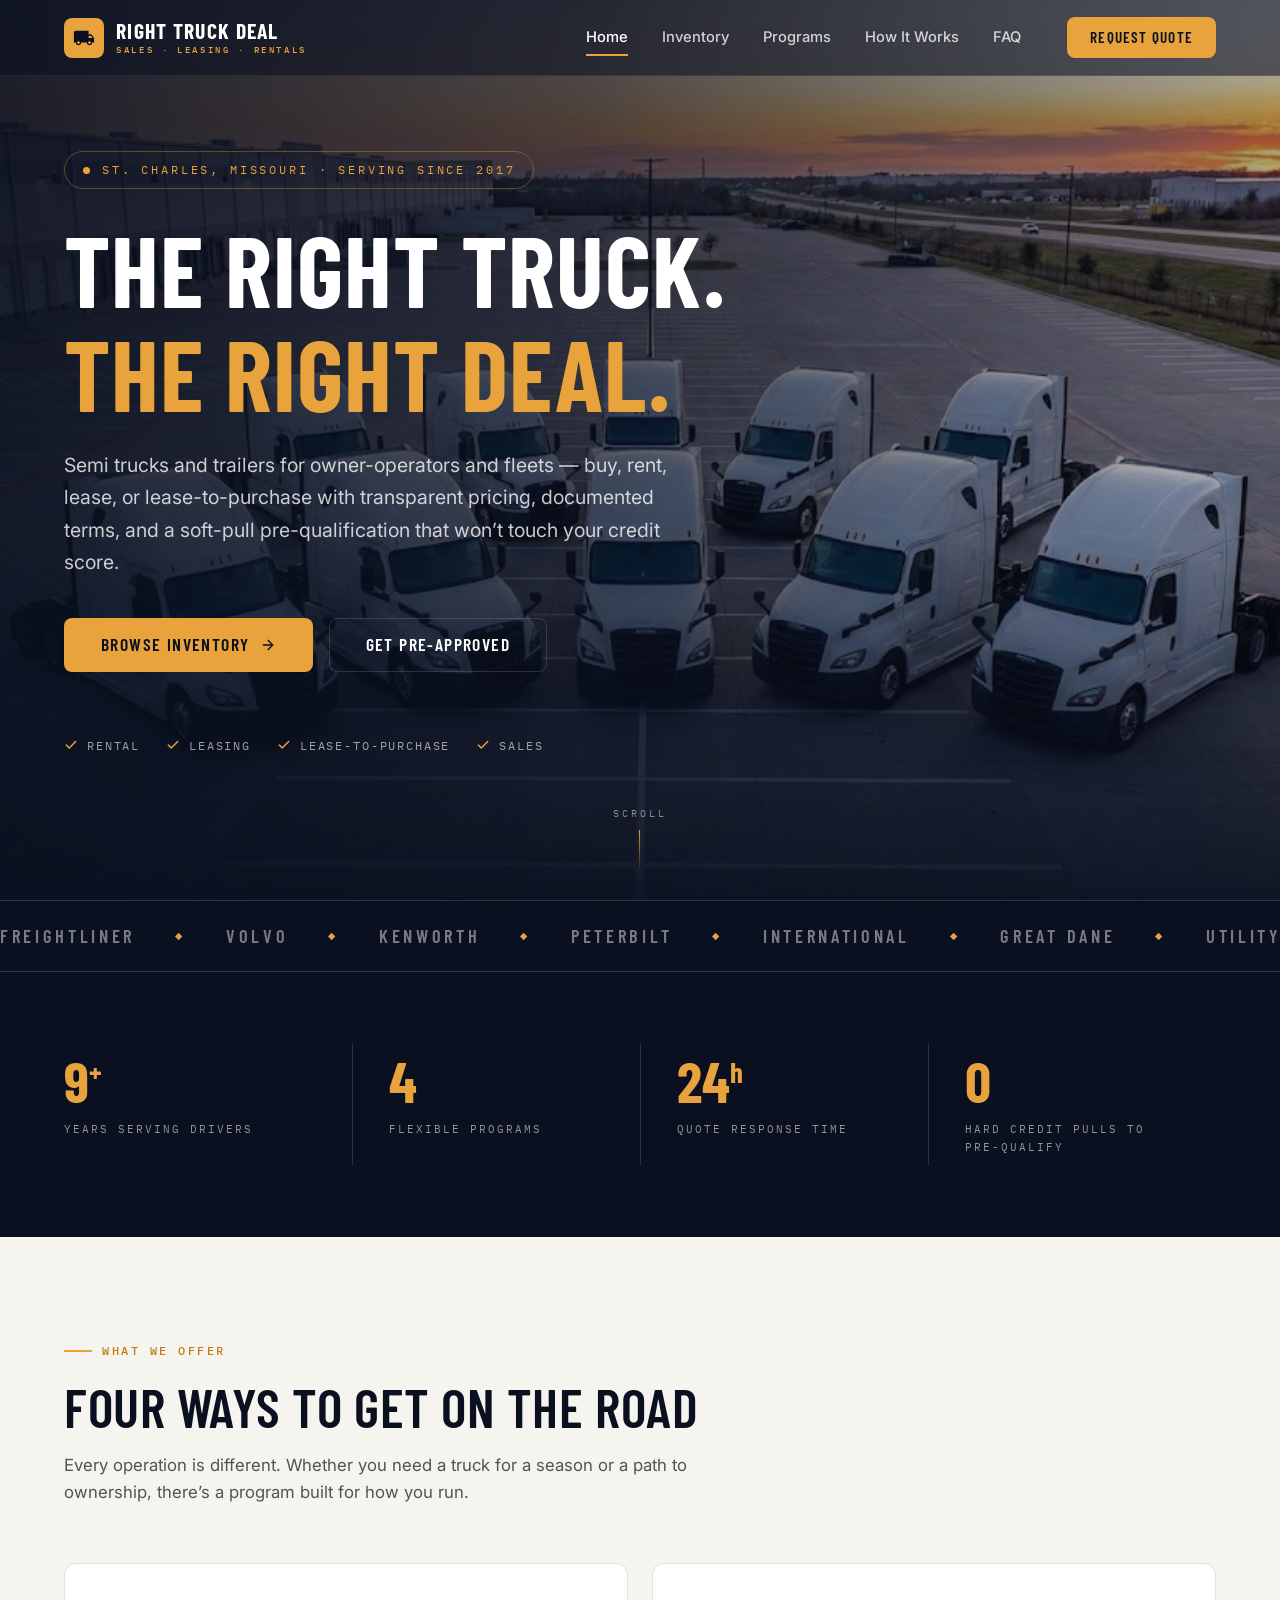
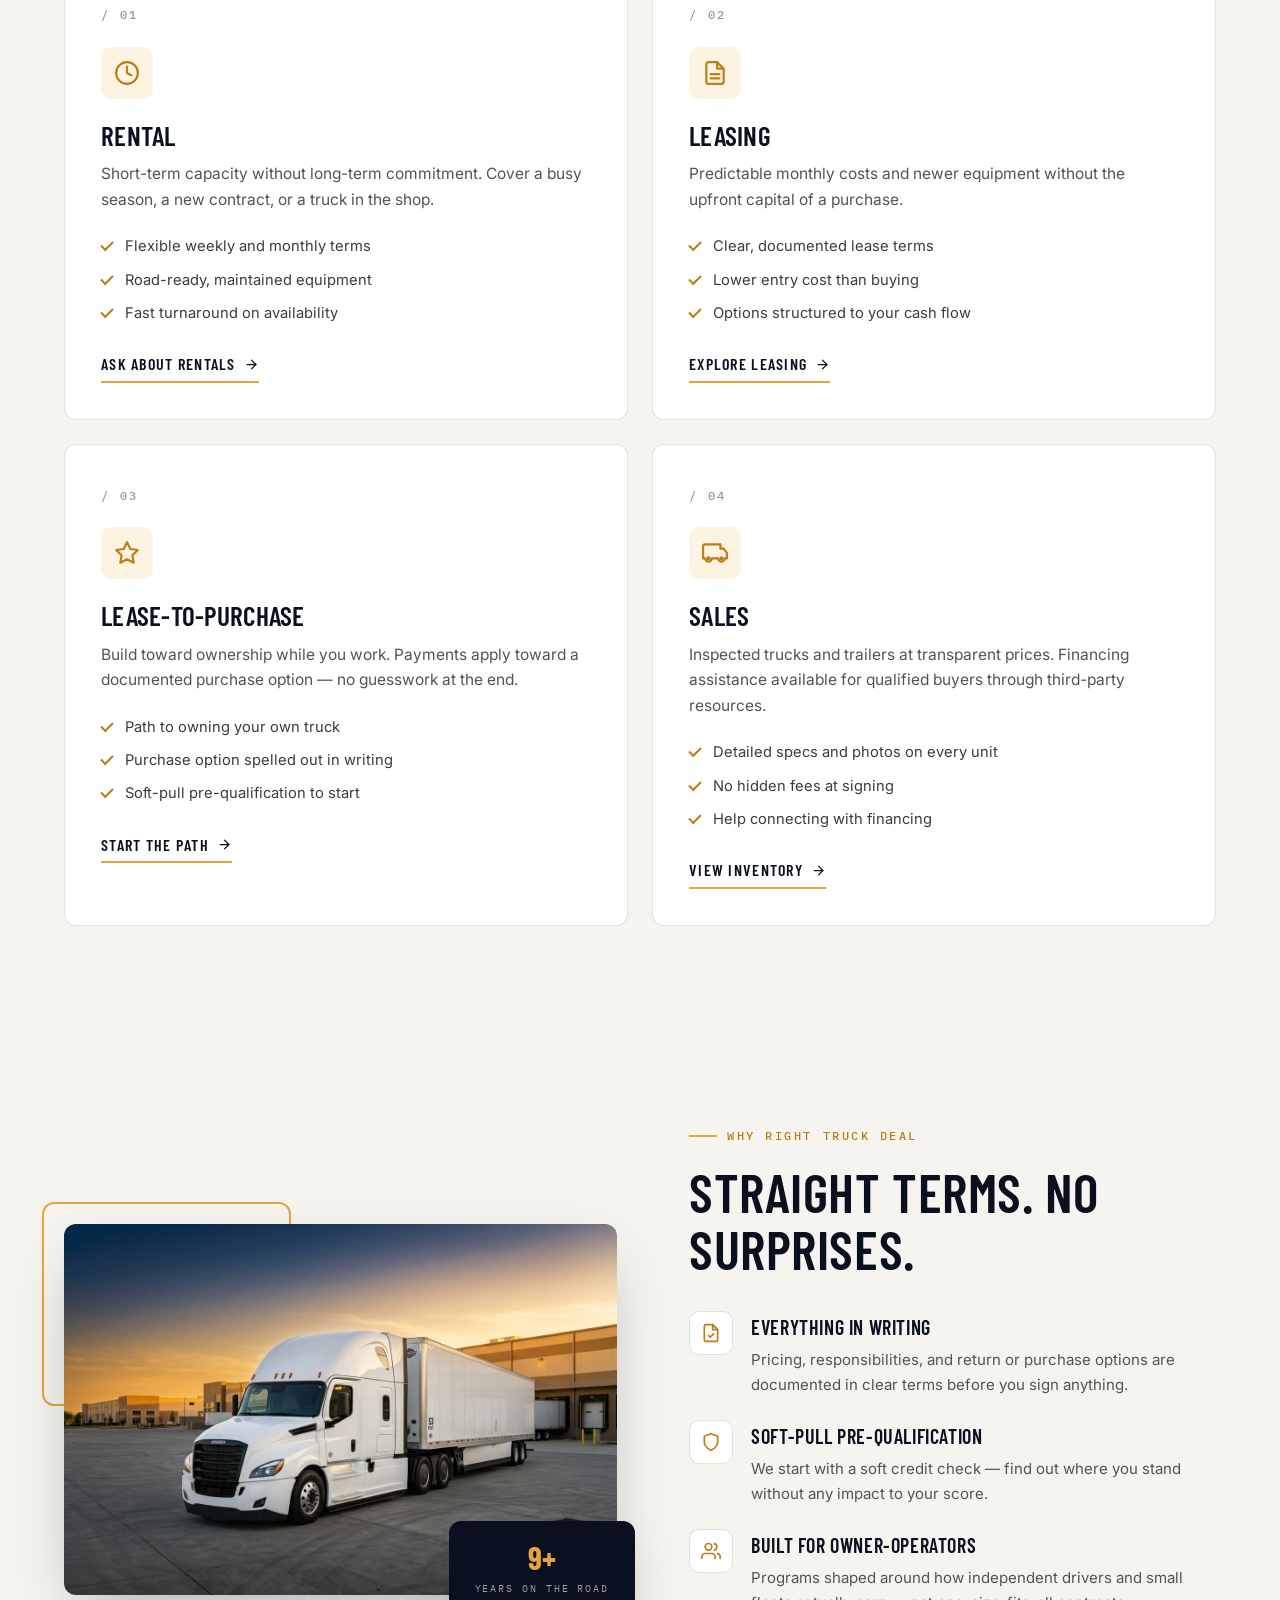
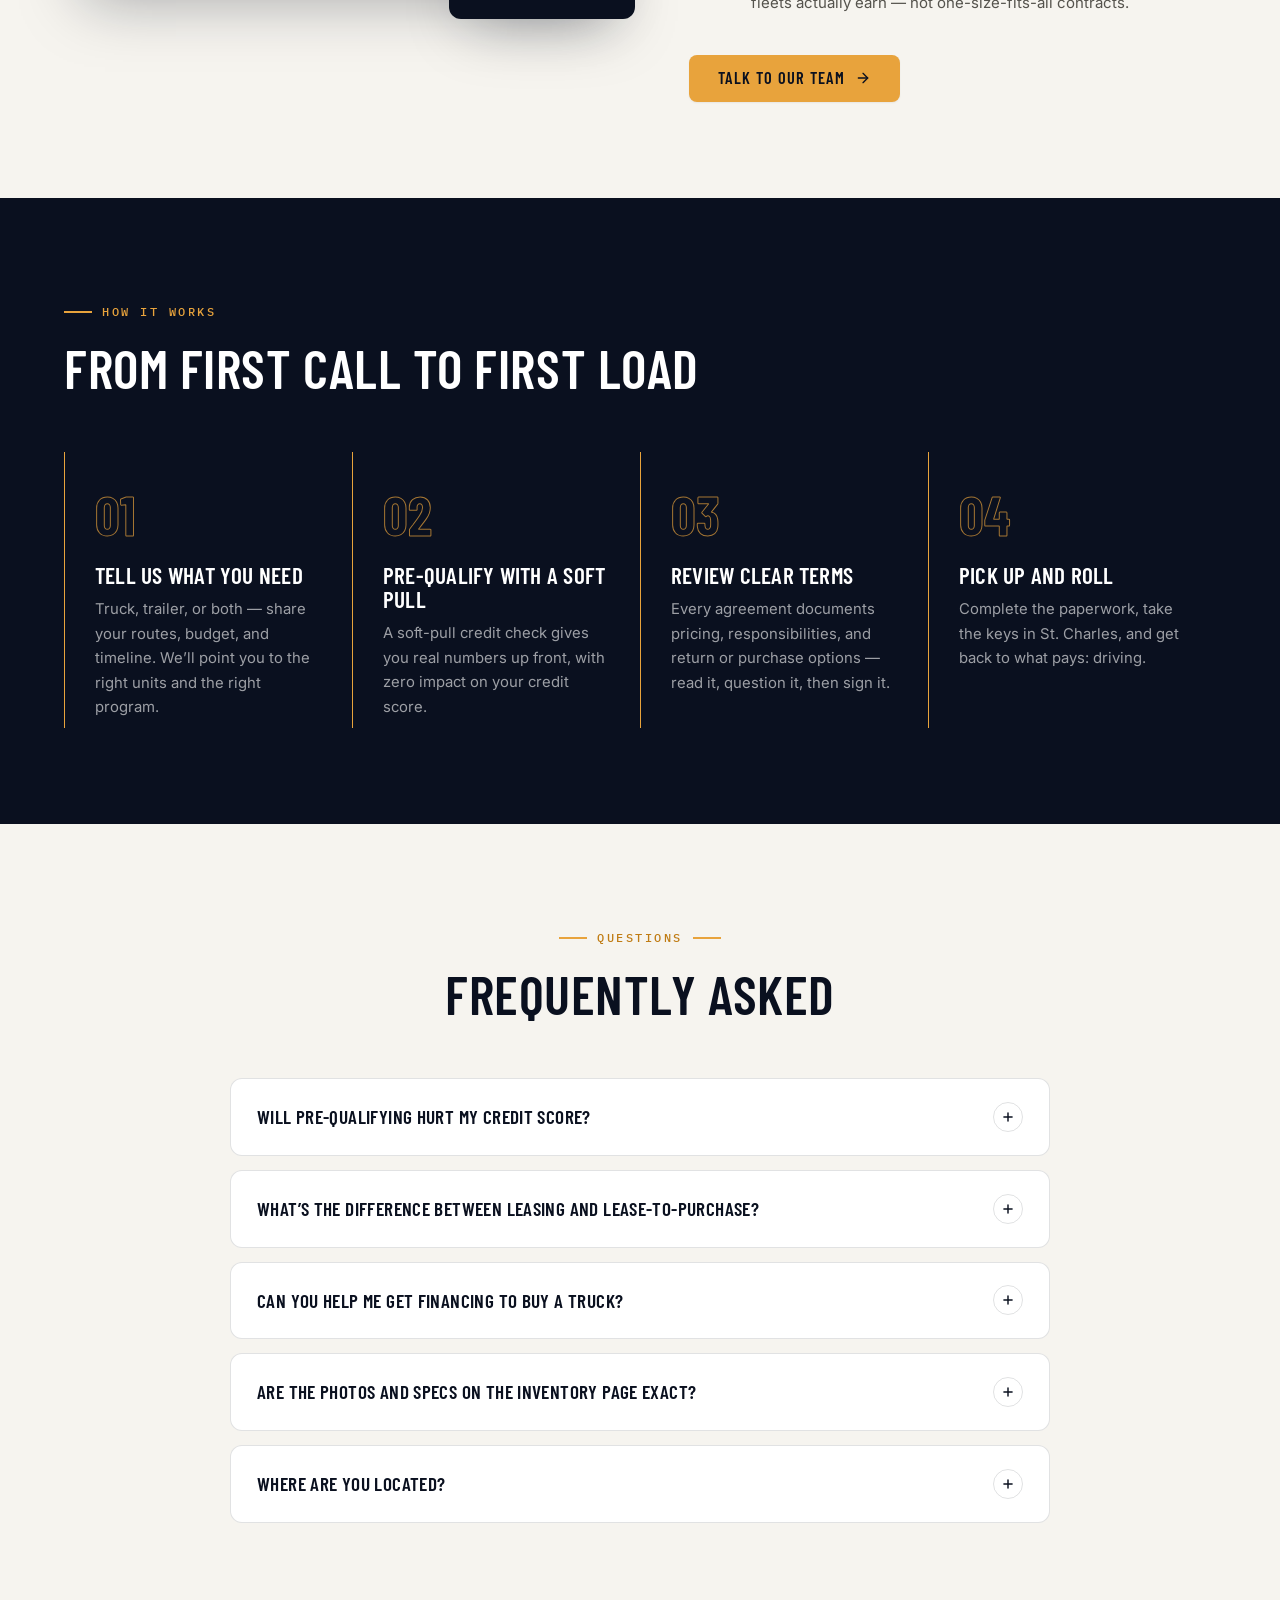
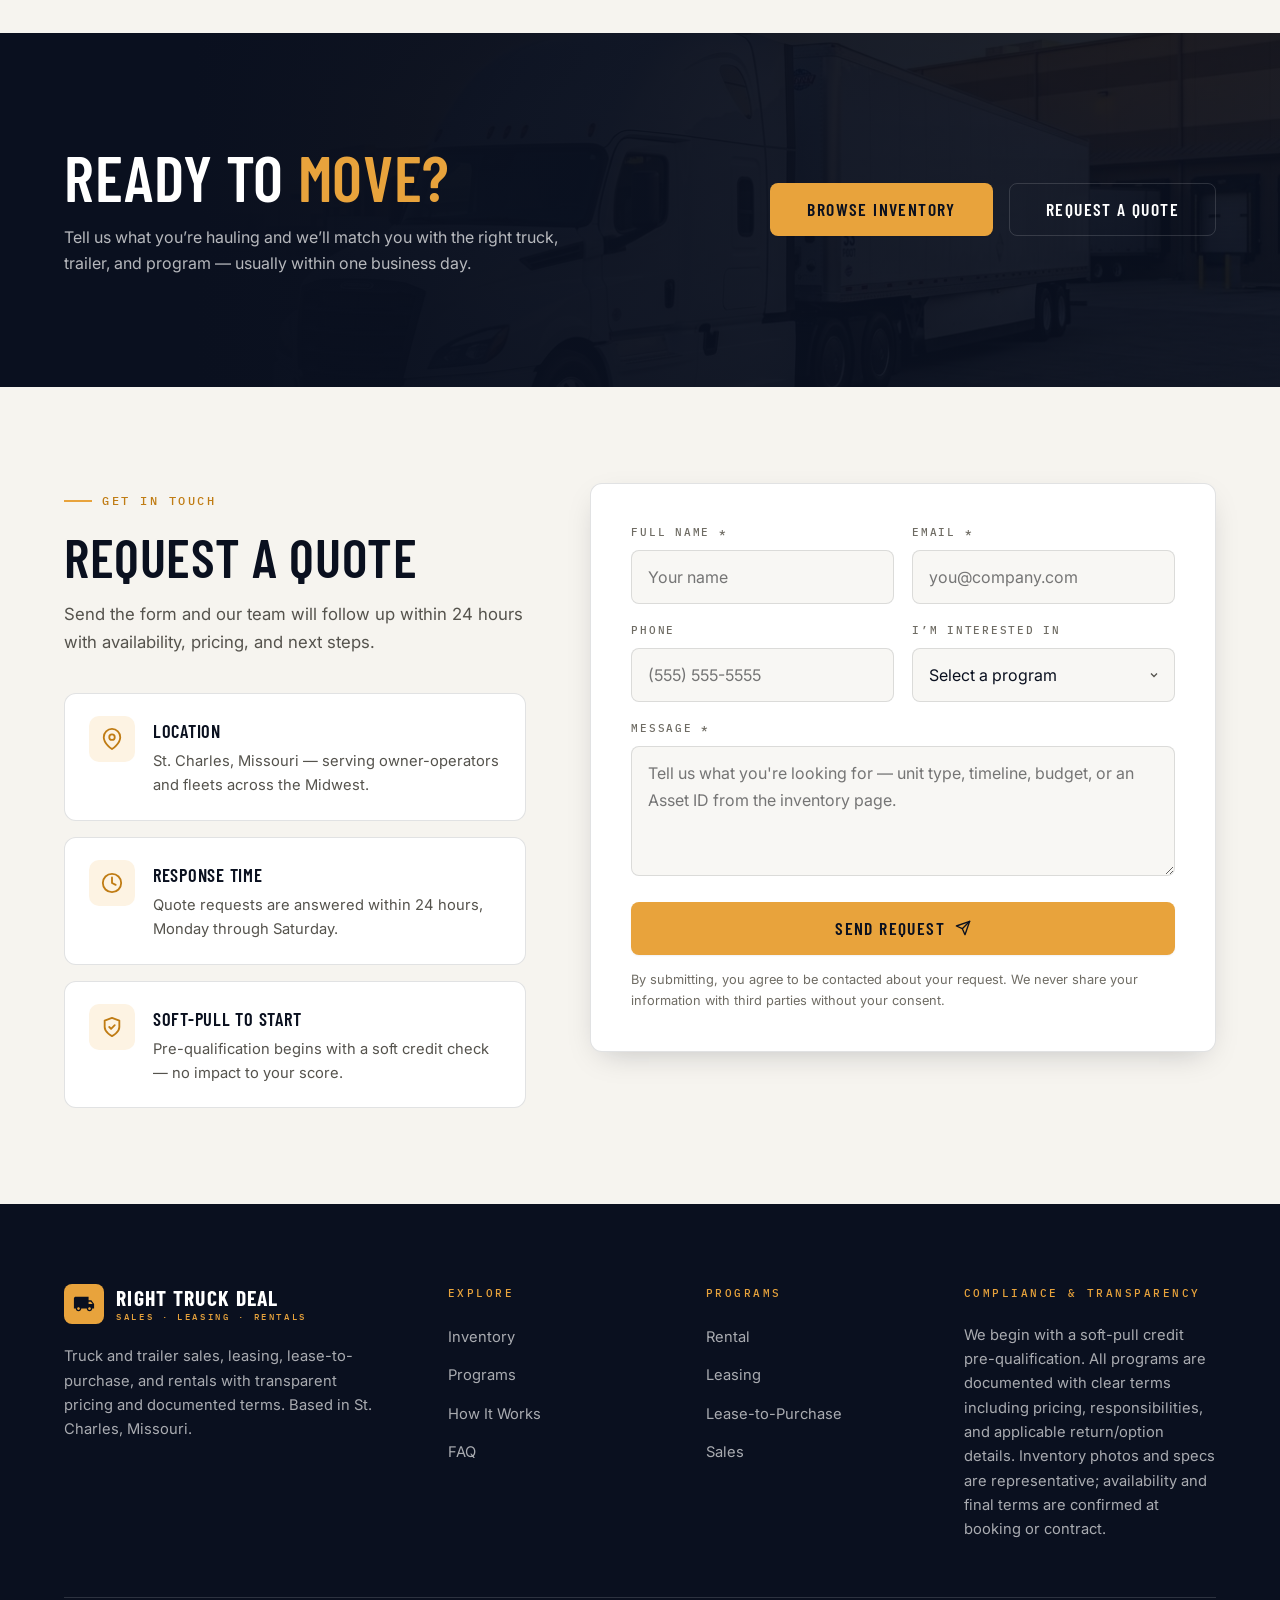
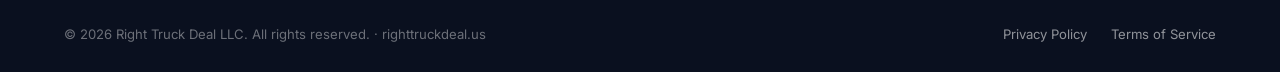
==== commit 6be97483: "Design-review polish pass: fix overflow, modal, hero wrap; add 404 and meta - Eliminate horizontal o" ====
--- a/index.html
+++ b/index.html
@@ -3,11 +3,23 @@
 <head>
   <meta charset="UTF-8" />
   <meta name="viewport" content="width=device-width, initial-scale=1.0" />
+  <script>document.documentElement.className += " js";</script>
   <meta
     name="description"
     content="Right Truck Deal LLC — semi truck and trailer sales, leasing, lease-to-purchase, and rentals in St. Charles, Missouri. Transparent terms, soft-pull pre-qualification, and flexible programs for owner-operators and fleets."
   />
   <title>Right Truck Deal LLC | Truck &amp; Trailer Sales, Leasing &amp; Rentals</title>
+  <meta name="theme-color" content="#0a101f" />
+
+  <meta property="og:type" content="website" />
+  <meta property="og:site_name" content="Right Truck Deal LLC" />
+  <meta property="og:title" content="Right Truck Deal LLC | Truck &amp; Trailer Sales, Leasing &amp; Rentals" />
+  <meta property="og:description" content="Semi trucks and trailers for owner-operators and fleets — buy, rent, lease, or lease-to-purchase with transparent pricing and documented terms. St. Charles, Missouri." />
+  <meta property="og:url" content="https://righttruckdeal.us/" />
+  <meta property="og:image" content="https://righttruckdeal.us/images/RTD-Main.jpg" />
+  <meta name="twitter:card" content="summary_large_image" />
+
+  <link rel="preload" as="image" href="images/RTD-Main.jpg" />
 
   <link rel="icon" href="data:image/svg+xml,%3Csvg xmlns='http://www.w3.org/2000/svg' viewBox='0 0 64 64'%3E%3Crect width='64' height='64' rx='12' fill='%230a101f'/%3E%3Cpath d='M50 26h-7.5V16H12a4 4 0 0 0-4 4v22h4a7 7 0 0 0 14 0h12a7 7 0 0 0 14 0h4V34l-6-8zM19 46.5a3.5 3.5 0 1 1 0-7 3.5 3.5 0 0 1 0 7zm29.5-18 4.4 5.5h-8.4v-5.5h4zM45 46.5a3.5 3.5 0 1 1 0-7 3.5 3.5 0 0 1 0 7z' fill='%23e8a33c'/%3E%3C/svg%3E" />
 
@@ -17,10 +29,12 @@
     href="https://fonts.googleapis.com/css2?family=Barlow+Condensed:wght@500;600;700&family=IBM+Plex+Mono:wght@400;500;600&family=Inter:wght@400;500;600;700&display=swap"
     rel="stylesheet"
   />
-  <link rel="stylesheet" href="styles.css" />
+  <link rel="stylesheet" href="styles.css?v=20260825" />
 </head>
 
 <body>
+
+  <a class="skip-link" href="#main">Skip to main content</a>
 
   <!-- ============ NAVBAR ============ -->
   <nav class="navbar" role="navigation" aria-label="Main navigation">
@@ -74,7 +88,7 @@
     <a href="#contact" class="btn btn-primary btn-lg" style="width: 100%;">Request Quote</a>
   </div>
 
-  <main>
+  <main id="main">
 
     <!-- ============ HERO ============ -->
     <section class="hero" id="top">
@@ -137,8 +151,8 @@
       <div class="container">
         <div class="stats-grid">
           <div class="stat reveal">
-            <div class="stat-value"><span class="count-up" data-count-to="2017">2017</span></div>
-            <div class="stat-label">Serving drivers since</div>
+            <div class="stat-value"><span class="count-up" id="years-stat" data-count-to="9">9</span><sup>+</sup></div>
+            <div class="stat-label">Years serving drivers</div>
           </div>
           <div class="stat reveal" data-delay="1">
             <div class="stat-value"><span class="count-up" data-count-to="4">4</span></div>
@@ -585,7 +599,7 @@
     </div>
   </footer>
 
-  <script src="app.js"></script>
+  <script src="app.js?v=20260825"></script>
 
 </body>
 </html>
--- a/styles.css
+++ b/styles.css
@@ -76,6 +76,12 @@
 html {
   scroll-behavior: smooth;
   -webkit-text-size-adjust: 100%;
+  overflow-x: hidden;
+}
+
+/* Anchor targets land below the fixed navbar */
+[id] {
+  scroll-margin-top: calc(var(--nav-h) + 20px);
 }
 
 body {
@@ -126,6 +132,33 @@
 ::selection {
   background: var(--gold);
   color: var(--ink);
+}
+
+:focus-visible {
+  outline: 2px solid var(--gold);
+  outline-offset: 3px;
+  border-radius: 2px;
+}
+
+/* Skip link for keyboard users */
+.skip-link {
+  position: fixed;
+  top: 10px;
+  left: 10px;
+  z-index: 500;
+  padding: 12px 20px;
+  background: var(--ink);
+  color: var(--white);
+  border: 1px solid var(--gold);
+  border-radius: var(--radius);
+  font-size: 0.9rem;
+  font-weight: 600;
+  transform: translateY(-200%);
+  transition: transform 0.25s var(--ease-out);
+}
+
+.skip-link:focus {
+  transform: none;
 }
 
 h1,
@@ -592,7 +625,6 @@
 .hero-title {
   font-size: clamp(3rem, 8.5vw, 6.2rem);
   font-weight: 700;
-  max-width: 13ch;
   margin-bottom: 24px;
 }
 
@@ -656,6 +688,12 @@
   to {
     opacity: 1;
     transform: none;
+  }
+}
+
+@media (max-height: 700px) {
+  .hero-scroll {
+    display: none;
   }
 }
 
@@ -1471,7 +1509,7 @@
 .form-group select:focus,
 .form-group textarea:focus {
   outline: none;
-  background: var(--white);
+  background-color: var(--white);
   border-color: var(--gold);
   box-shadow: 0 0 0 3px rgba(232, 163, 60, 0.18);
 }
@@ -1479,6 +1517,16 @@
 .form-group textarea {
   min-height: 130px;
   resize: vertical;
+}
+
+.form-group select {
+  appearance: none;
+  -webkit-appearance: none;
+  padding-right: 40px;
+  background-image: url("data:image/svg+xml,%3Csvg xmlns='http://www.w3.org/2000/svg' width='12' height='12' viewBox='0 0 24 24' fill='none' stroke='%2355534d' stroke-width='2.5'%3E%3Cpolyline points='6 9 12 15 18 9'/%3E%3C/svg%3E");
+  background-repeat: no-repeat;
+  background-position: right 14px center;
+  cursor: pointer;
 }
 
 .input-error {
@@ -2511,6 +2559,11 @@
   display: flex;
   flex-direction: column;
   min-height: 320px;
+  min-width: 0;
+}
+
+.modal-details {
+  min-width: 0;
 }
 
 .gallery-main {
@@ -2668,7 +2721,7 @@
 
 .modal-specs {
   display: grid;
-  grid-template-columns: 1fr 1fr;
+  grid-template-columns: repeat(2, minmax(0, 1fr));
   gap: 12px;
   margin-bottom: 24px;
 }
@@ -2743,20 +2796,22 @@
 
 /* ------------------------------------------------------------
    20. SCROLL REVEAL
+   (hidden states only apply when the html.js class is set by the
+   inline head script, so content stays visible without JS)
    ------------------------------------------------------------ */
-.reveal {
+.js .reveal {
   opacity: 0;
   transform: translateY(32px);
   transition: opacity var(--dur) var(--ease-out), transform var(--dur) var(--ease-out);
 }
 
-.reveal-left {
+.js .reveal-left {
   opacity: 0;
   transform: translateX(-40px);
   transition: opacity var(--dur) var(--ease-out), transform var(--dur) var(--ease-out);
 }
 
-.reveal-right {
+.js .reveal-right {
   opacity: 0;
   transform: translateX(40px);
   transition: opacity var(--dur) var(--ease-out), transform var(--dur) var(--ease-out);
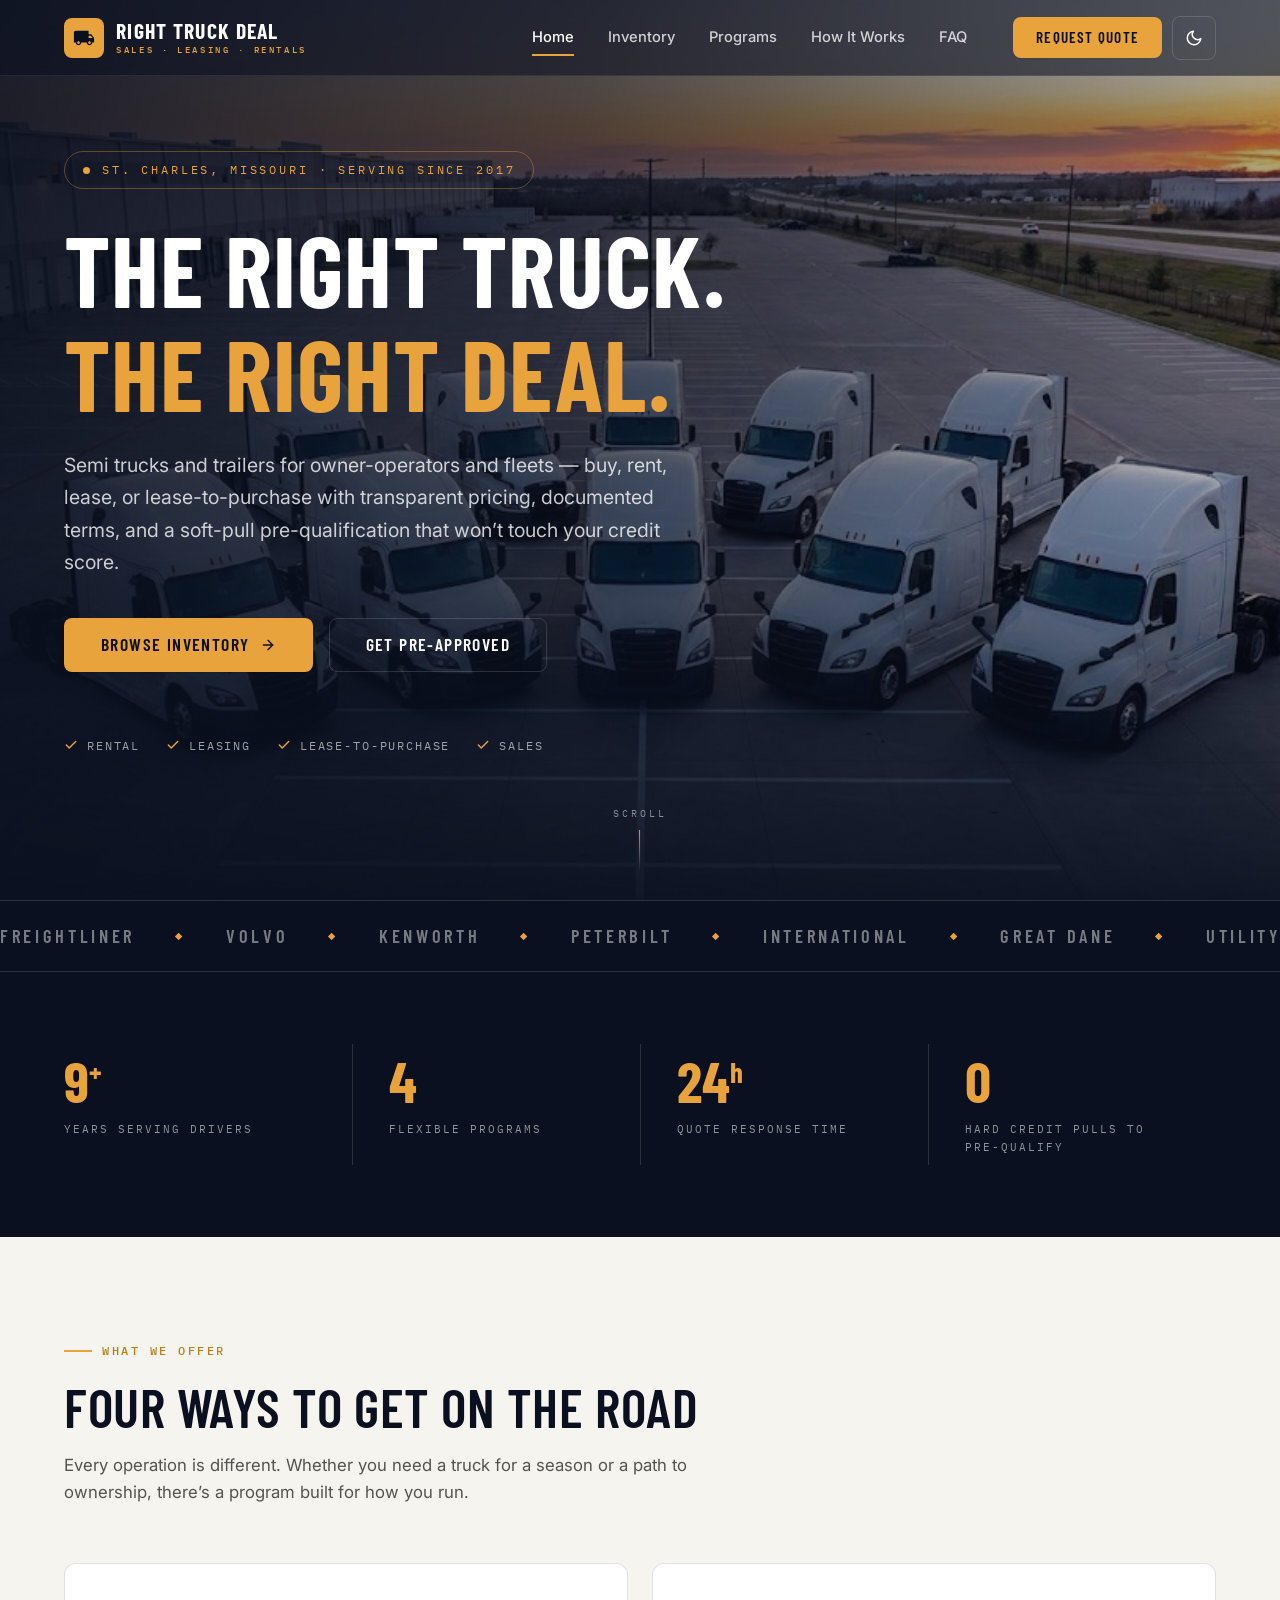
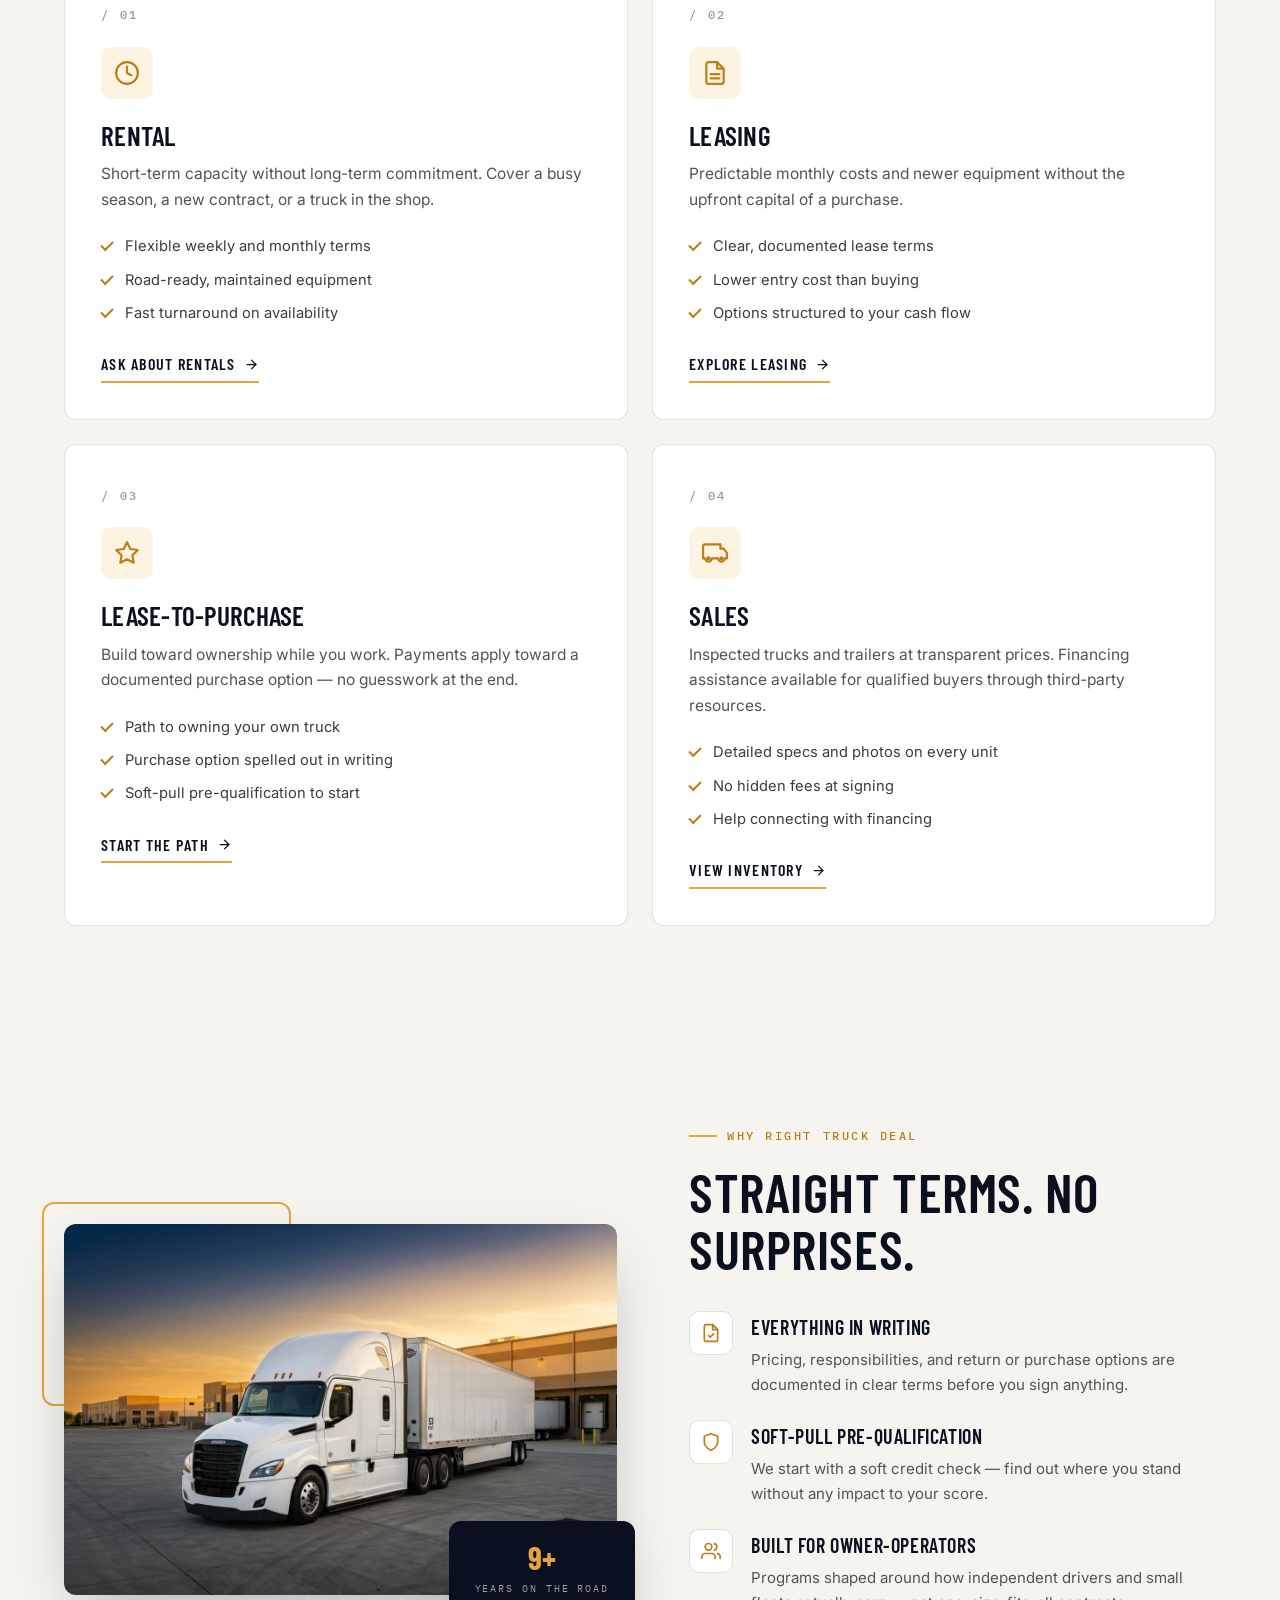
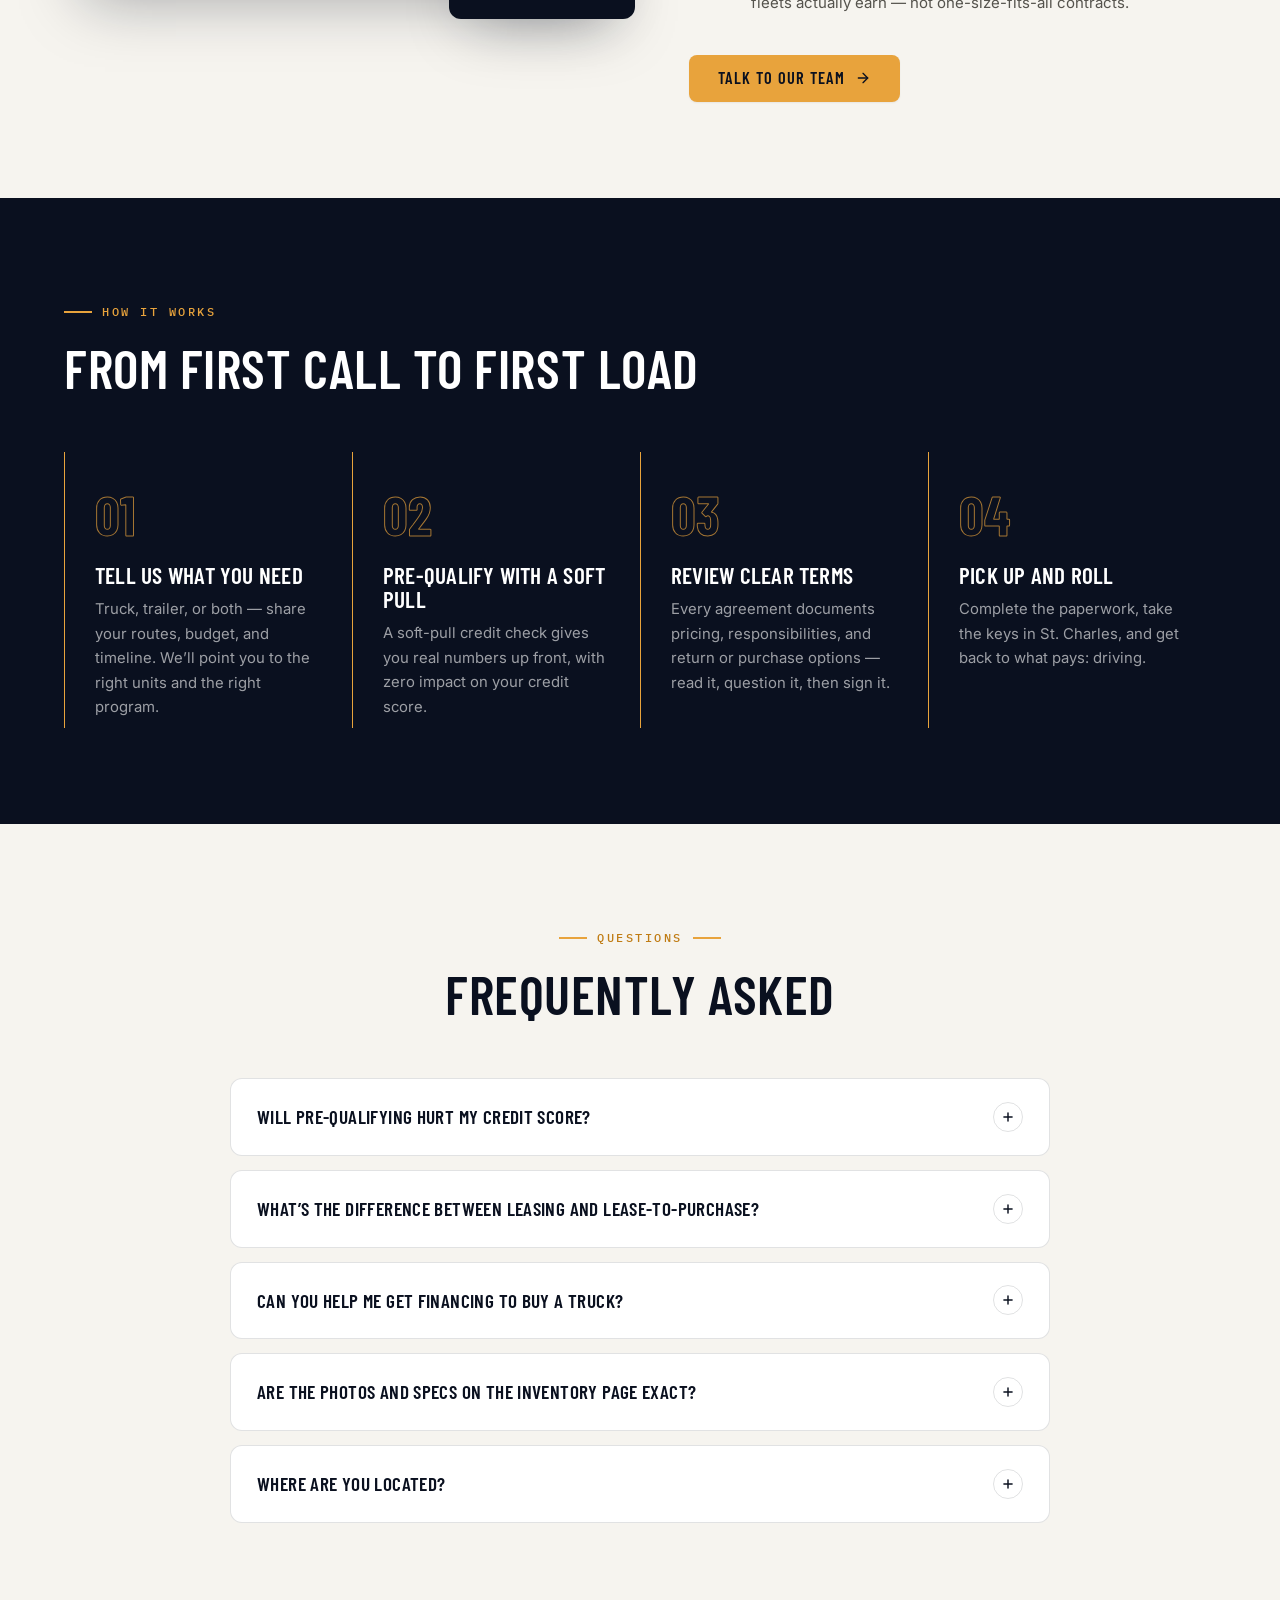
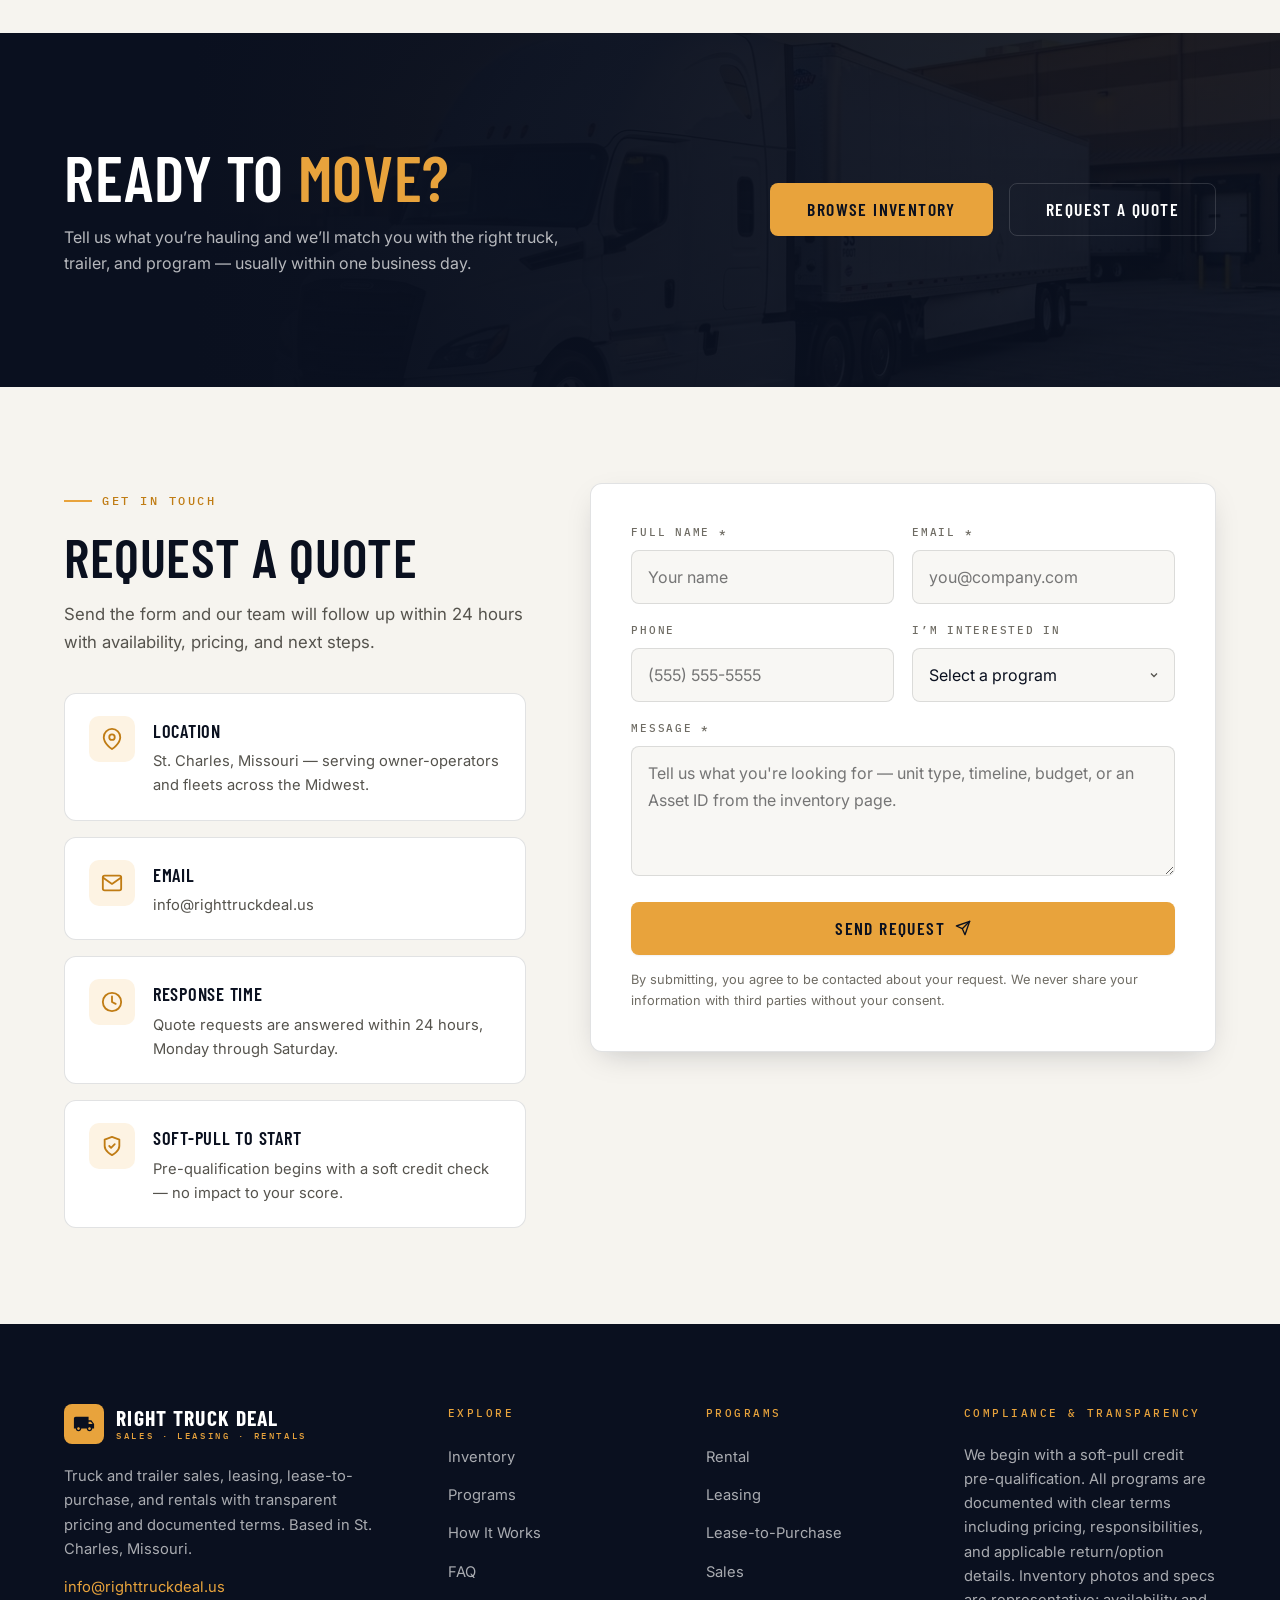
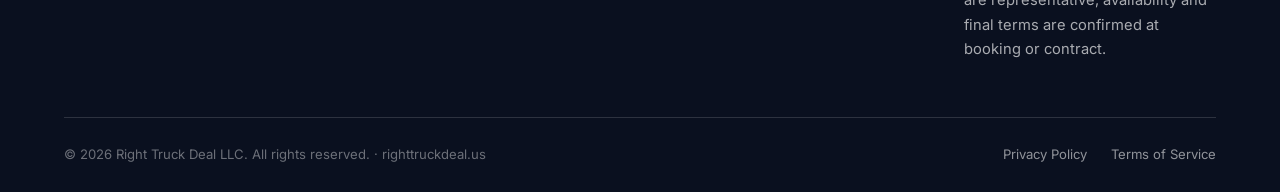
==== commit d8954b76: "Add dark mode, wire contact form to FormSubmit, publish business email - Dark mode: semantic color t" ====
--- a/index.html
+++ b/index.html
@@ -4,6 +4,14 @@
   <meta charset="UTF-8" />
   <meta name="viewport" content="width=device-width, initial-scale=1.0" />
   <script>document.documentElement.className += " js";</script>
+  <script>
+    (function () {
+      var saved = null;
+      try { saved = localStorage.getItem('rtd-theme'); } catch (e) {}
+      var dark = saved ? saved === 'dark' : window.matchMedia('(prefers-color-scheme: dark)').matches;
+      document.documentElement.setAttribute('data-theme', dark ? 'dark' : 'light');
+    })();
+  </script>
   <meta
     name="description"
     content="Right Truck Deal LLC — semi truck and trailer sales, leasing, lease-to-purchase, and rentals in St. Charles, Missouri. Transparent terms, soft-pull pre-qualification, and flexible programs for owner-operators and fleets."
@@ -59,10 +67,16 @@
         <li role="none"><a href="#faq" role="menuitem">FAQ</a></li>
       </ul>
 
-      <a href="#contact" class="btn btn-primary navbar-cta">Request Quote</a>
-
-      <button
-        class="navbar-toggle mobile-menu-toggle"
+      <div class="navbar-actions">
+        <a href="#contact" class="btn btn-primary navbar-cta">Request Quote</a>
+
+        <button class="theme-toggle" type="button" aria-label="Toggle dark mode" title="Toggle dark mode">
+          <svg class="ic-moon" xmlns="http://www.w3.org/2000/svg" viewBox="0 0 24 24" fill="none" stroke="currentColor" stroke-width="2" stroke-linecap="round" stroke-linejoin="round" aria-hidden="true"><path d="M21 12.79A9 9 0 1 1 11.21 3 7 7 0 0 0 21 12.79z"/></svg>
+          <svg class="ic-sun" xmlns="http://www.w3.org/2000/svg" viewBox="0 0 24 24" fill="none" stroke="currentColor" stroke-width="2" stroke-linecap="round" stroke-linejoin="round" aria-hidden="true"><circle cx="12" cy="12" r="5"/><line x1="12" y1="1" x2="12" y2="3"/><line x1="12" y1="21" x2="12" y2="23"/><line x1="4.22" y1="4.22" x2="5.64" y2="5.64"/><line x1="18.36" y1="18.36" x2="19.78" y2="19.78"/><line x1="1" y1="12" x2="3" y2="12"/><line x1="21" y1="12" x2="23" y2="12"/><line x1="4.22" y1="19.78" x2="5.64" y2="18.36"/><line x1="18.36" y1="5.64" x2="19.78" y2="4.22"/></svg>
+        </button>
+
+        <button
+          class="navbar-toggle mobile-menu-toggle"
         aria-label="Toggle navigation menu"
         aria-expanded="false"
         aria-controls="mobile-menu"
@@ -73,6 +87,7 @@
           <line x1="3" y1="18" x2="21" y2="18"></line>
         </svg>
       </button>
+      </div>
     </div>
   </nav>
 
@@ -463,6 +478,15 @@
                   <p>St. Charles, Missouri &mdash; serving owner-operators and fleets across the Midwest.</p>
                 </div>
               </div>
+              <a class="contact-card" href="mailto:info@righttruckdeal.us">
+                <span class="cc-ic">
+                  <svg xmlns="http://www.w3.org/2000/svg" viewBox="0 0 24 24" fill="none" stroke="currentColor" stroke-width="2" stroke-linecap="round" stroke-linejoin="round"><path d="M4 4h16c1.1 0 2 .9 2 2v12c0 1.1-.9 2-2 2H4c-1.1 0-2-.9-2-2V6c0-1.1.9-2 2-2z"/><polyline points="22,6 12,13 2,6"/></svg>
+                </span>
+                <div>
+                  <h4>Email</h4>
+                  <p>info@righttruckdeal.us</p>
+                </div>
+              </a>
               <div class="contact-card">
                 <span class="cc-ic">
                   <svg xmlns="http://www.w3.org/2000/svg" viewBox="0 0 24 24" fill="none" stroke="currentColor" stroke-width="2" stroke-linecap="round" stroke-linejoin="round"><circle cx="12" cy="12" r="10"/><polyline points="12 6 12 12 16 14"/></svg>
@@ -485,7 +509,11 @@
           </div>
 
           <div class="contact-form-wrap reveal-right">
-            <form id="contact-form" novalidate>
+            <form id="contact-form" action="https://formsubmit.co/info@righttruckdeal.us" method="POST" novalidate>
+              <input type="hidden" name="_subject" value="New quote request from righttruckdeal.us" />
+              <input type="hidden" name="_template" value="table" />
+              <input type="hidden" name="_captcha" value="false" />
+              <input type="text" name="_honey" style="display:none" tabindex="-1" autocomplete="off" />
               <div class="form-row">
                 <div class="form-group">
                   <label for="full-name">Full name *</label>
@@ -556,6 +584,7 @@
             Truck and trailer sales, leasing, lease-to-purchase, and rentals with
             transparent pricing and documented terms. Based in St. Charles, Missouri.
           </p>
+          <p style="margin-top: 14px;"><a href="mailto:info@righttruckdeal.us" style="color: var(--gold);">info@righttruckdeal.us</a></p>
         </div>
 
         <div class="footer-col">
--- a/styles.css
+++ b/styles.css
@@ -60,6 +60,86 @@
   /* Motion */
   --ease-out: cubic-bezier(0.22, 1, 0.36, 1);
   --dur: 0.55s;
+
+  /* Semantic (swapped by the dark theme) */
+  --bg: var(--paper);
+  --surface: var(--white);
+  --text: var(--ink);
+  --contrast-bg: var(--ink);
+  --btn-hover-bg: var(--gold-deep);
+  --btn-hover-fg: var(--white);
+
+  color-scheme: light;
+}
+
+/* Dark theme tokens: page and surfaces go navy, grays invert,
+   brand-dark sections stay as they are. */
+@media (prefers-color-scheme: dark) {
+  :root:not([data-theme='light']) {
+    color-scheme: dark;
+    --bg: #0d1526;
+    --surface: #131d33;
+    --text: #eef1f6;
+    --contrast-bg: #1d2a47;
+    --btn-hover-bg: #f3b653;
+    --btn-hover-fg: var(--ink);
+    --gold-deep: #f0b04f;
+    --gold-soft: rgba(232, 163, 60, 0.12);
+    --color-gray-50: #172136;
+    --color-gray-100: #1b2740;
+    --color-gray-200: #26344f;
+    --color-gray-300: #384763;
+    --color-gray-400: #7f8a9e;
+    --color-gray-500: #9ba5b7;
+    --color-gray-600: #b7bfcd;
+    --color-gray-700: #d1d7e1;
+    --color-gray-800: #e6e9ef;
+    --color-gray-900: #f3f5f8;
+    --ok: #6fdba6;
+    --ok-bg: rgba(29, 122, 79, 0.25);
+    --warn: #f3c56b;
+    --warn-bg: rgba(146, 97, 14, 0.28);
+    --bad: #f39a9a;
+    --bad-bg: rgba(161, 51, 51, 0.28);
+    --line: rgba(255, 255, 255, 0.1);
+    --line-strong: rgba(255, 255, 255, 0.24);
+    --shadow-sm: 0 1px 2px rgba(0, 0, 0, 0.4);
+    --shadow-md: 0 10px 30px -12px rgba(0, 0, 0, 0.6);
+    --shadow-lg: 0 24px 60px -20px rgba(0, 0, 0, 0.75);
+  }
+}
+
+:root[data-theme='dark'] {
+  color-scheme: dark;
+  --bg: #0d1526;
+  --surface: #131d33;
+  --text: #eef1f6;
+  --contrast-bg: #1d2a47;
+  --btn-hover-bg: #f3b653;
+  --btn-hover-fg: var(--ink);
+  --gold-deep: #f0b04f;
+  --gold-soft: rgba(232, 163, 60, 0.12);
+  --color-gray-50: #172136;
+  --color-gray-100: #1b2740;
+  --color-gray-200: #26344f;
+  --color-gray-300: #384763;
+  --color-gray-400: #7f8a9e;
+  --color-gray-500: #9ba5b7;
+  --color-gray-600: #b7bfcd;
+  --color-gray-700: #d1d7e1;
+  --color-gray-800: #e6e9ef;
+  --color-gray-900: #f3f5f8;
+  --ok: #6fdba6;
+  --ok-bg: rgba(29, 122, 79, 0.25);
+  --warn: #f3c56b;
+  --warn-bg: rgba(146, 97, 14, 0.28);
+  --bad: #f39a9a;
+  --bad-bg: rgba(161, 51, 51, 0.28);
+  --line: rgba(255, 255, 255, 0.1);
+  --line-strong: rgba(255, 255, 255, 0.24);
+  --shadow-sm: 0 1px 2px rgba(0, 0, 0, 0.4);
+  --shadow-md: 0 10px 30px -12px rgba(0, 0, 0, 0.6);
+  --shadow-lg: 0 24px 60px -20px rgba(0, 0, 0, 0.75);
 }
 
 /* ------------------------------------------------------------
@@ -88,9 +168,10 @@
   font-family: var(--font-body);
   font-size: 1rem;
   line-height: 1.65;
-  color: var(--ink);
-  background: var(--paper);
+  color: var(--text);
+  background: var(--bg);
   overflow-x: hidden;
+  transition: background-color 0.3s, color 0.3s;
 }
 
 body.modal-open {
@@ -301,8 +382,8 @@
 
 .btn-primary:hover,
 .btn--primary:hover {
-  background: var(--gold-deep);
-  color: var(--white);
+  background: var(--btn-hover-bg);
+  color: var(--btn-hover-fg);
   transform: translateY(-2px);
   box-shadow: var(--shadow-md);
 }
@@ -310,15 +391,15 @@
 .btn-secondary,
 .btn--secondary {
   background: transparent;
-  color: var(--ink);
+  color: var(--text);
   border-color: var(--line-strong);
 }
 
 .btn-secondary:hover,
 .btn--secondary:hover {
-  border-color: var(--ink);
-  background: var(--ink);
-  color: var(--white);
+  border-color: var(--text);
+  background: var(--text);
+  color: var(--bg);
   transform: translateY(-2px);
 }
 
@@ -477,6 +558,12 @@
   font-size: 0.95rem;
 }
 
+.navbar-actions {
+  display: flex;
+  align-items: center;
+  gap: 10px;
+}
+
 .navbar-toggle {
   display: none;
   width: 44px;
@@ -486,7 +573,65 @@
   color: var(--white);
   border: 1px solid var(--line-inverse);
   border-radius: var(--radius);
-  margin-left: auto;
+}
+
+.theme-toggle {
+  width: 44px;
+  height: 44px;
+  display: inline-flex;
+  align-items: center;
+  justify-content: center;
+  color: var(--white);
+  border: 1px solid var(--line-inverse);
+  border-radius: var(--radius);
+  transition: background 0.25s, color 0.25s, border-color 0.25s, transform 0.25s var(--ease-out);
+}
+
+.theme-toggle:hover {
+  background: var(--gold);
+  border-color: var(--gold);
+  color: var(--ink);
+  transform: translateY(-1px);
+}
+
+.theme-toggle svg {
+  width: 18px;
+  height: 18px;
+}
+
+.theme-toggle .ic-sun {
+  display: none;
+}
+
+[data-theme='dark'] .theme-toggle .ic-sun {
+  display: block;
+}
+
+[data-theme='dark'] .theme-toggle .ic-moon {
+  display: none;
+}
+
+/* In dark mode the brand-dark bands need a hairline to separate from the page */
+[data-theme='dark'] .section--dark,
+[data-theme='dark'] .stats,
+[data-theme='dark'] .cta-band,
+[data-theme='dark'] .site-footer,
+[data-theme='dark'] .simple-footer,
+[data-theme='dark'] .page-hero,
+[data-theme='dark'] .section--gray {
+  border-top: 1px solid var(--line-inverse);
+  border-bottom: 1px solid var(--line-inverse);
+}
+
+[data-theme='dark'] .stat-value,
+[data-theme='dark'] .featured-price,
+[data-theme='dark'] .card-price {
+  color: var(--gold);
+}
+
+[data-theme='dark'] .help-box,
+[data-theme='dark'] .showcase-media .badge-float {
+  border: 1px solid var(--line-inverse);
 }
 
 .navbar-toggle svg {
@@ -847,7 +992,7 @@
 
 .program-card {
   position: relative;
-  background: var(--white);
+  background: var(--surface);
   border: 1px solid var(--line);
   border-radius: var(--radius-lg);
   padding: 40px 36px 36px;
@@ -906,7 +1051,7 @@
 }
 
 .program-card:hover .program-icon {
-  background: var(--ink);
+  background: var(--contrast-bg);
   color: var(--gold);
   transform: rotate(-4deg) scale(1.05);
 }
@@ -957,7 +1102,7 @@
   font-weight: 600;
   letter-spacing: 0.08em;
   text-transform: uppercase;
-  color: var(--ink);
+  color: var(--text);
   border-bottom: 2px solid var(--gold);
   padding-bottom: 3px;
   transition: color 0.25s;
@@ -999,7 +1144,7 @@
 }
 
 .featured-card {
-  background: var(--white);
+  background: var(--surface);
   border: 1px solid var(--line);
   border-radius: var(--radius-lg);
   overflow: hidden;
@@ -1081,7 +1226,7 @@
   font-family: var(--font-display);
   font-size: 1.5rem;
   font-weight: 700;
-  color: var(--ink);
+  color: var(--text);
 }
 
 .featured-foot a {
@@ -1096,7 +1241,7 @@
 }
 
 .featured-foot a:hover {
-  color: var(--ink);
+  color: var(--text);
 }
 
 /* ------------------------------------------------------------
@@ -1144,7 +1289,7 @@
   position: absolute;
   right: -18px;
   bottom: -24px;
-  background: var(--ink);
+  background: var(--contrast-bg);
   color: var(--white);
   border-radius: var(--radius-lg);
   padding: 20px 26px;
@@ -1190,7 +1335,7 @@
   border: 1px solid var(--line);
   border-radius: 10px;
   color: var(--gold-deep);
-  background: var(--white);
+  background: var(--surface);
 }
 
 .checklist .check-ic svg {
@@ -1274,7 +1419,7 @@
 }
 
 .faq-item {
-  background: var(--white);
+  background: var(--surface);
   border: 1px solid var(--line);
   border-radius: var(--radius-lg);
   margin-bottom: 14px;
@@ -1422,7 +1567,7 @@
   display: flex;
   gap: 18px;
   align-items: flex-start;
-  background: var(--white);
+  background: var(--surface);
   border: 1px solid var(--line);
   border-radius: var(--radius-lg);
   padding: 22px 24px;
@@ -1466,7 +1611,7 @@
 
 /* Form */
 .contact-form-wrap {
-  background: var(--white);
+  background: var(--surface);
   border: 1px solid var(--line);
   border-radius: var(--radius-lg);
   padding: 40px;
@@ -1509,7 +1654,7 @@
 .form-group select:focus,
 .form-group textarea:focus {
   outline: none;
-  background-color: var(--white);
+  background-color: var(--surface);
   border-color: var(--gold);
   box-shadow: 0 0 0 3px rgba(232, 163, 60, 0.18);
 }
@@ -1550,6 +1695,22 @@
   animation: rise 0.4s var(--ease-out);
 }
 
+.form-error {
+  background: var(--bad-bg);
+  color: var(--bad);
+  border: 1px solid rgba(161, 51, 51, 0.3);
+  border-radius: var(--radius);
+  padding: 14px 18px;
+  font-size: 0.92rem;
+  margin: 0 0 20px;
+  animation: rise 0.4s var(--ease-out);
+}
+
+.form-error a {
+  font-weight: 600;
+  text-decoration: underline;
+}
+
 .form-note {
   margin-top: 14px;
   font-size: 0.8rem;
@@ -1741,7 +1902,7 @@
 }
 
 .inventory-header {
-  background: var(--paper);
+  background: var(--bg);
   border-bottom: 1px solid var(--line);
   padding: 40px 0 0;
 }
@@ -1772,13 +1933,13 @@
 }
 
 .tab-btn:hover {
-  color: var(--ink);
+  color: var(--text);
 }
 
 .tab-btn.active {
-  background: var(--ink);
+  background: var(--contrast-bg);
   color: var(--gold);
-  border-color: var(--ink);
+  border-color: var(--contrast-bg);
 }
 
 /* ------------------------------------------------------------
@@ -1798,7 +1959,7 @@
 .filters-sidebar {
   position: sticky;
   top: calc(var(--nav-h) + 24px);
-  background: var(--white);
+  background: var(--surface);
   border: 1px solid var(--line);
   border-radius: var(--radius-lg);
   padding: 26px 24px;
@@ -1896,7 +2057,7 @@
 }
 
 .filter-option:hover {
-  color: var(--ink);
+  color: var(--text);
 }
 
 .filter-option input[type='checkbox'] {
@@ -1907,7 +2068,7 @@
   flex-shrink: 0;
   border: 1.5px solid var(--line-strong);
   border-radius: 4px;
-  background: var(--white);
+  background: var(--surface);
   display: grid;
   place-items: center;
   cursor: pointer;
@@ -1979,7 +2140,7 @@
 /* Help box */
 .help-box {
   margin-top: 22px;
-  background: var(--ink);
+  background: var(--contrast-bg);
   color: var(--white);
   border-radius: var(--radius-lg);
   padding: 24px 22px;
@@ -2048,7 +2209,7 @@
   font-weight: 600;
   letter-spacing: 0.06em;
   text-transform: uppercase;
-  background: var(--ink);
+  background: var(--contrast-bg);
   color: var(--white);
   border-radius: var(--radius);
   margin-bottom: 20px;
@@ -2106,7 +2267,7 @@
 }
 
 .results-count strong {
-  color: var(--ink);
+  color: var(--text);
   font-family: var(--font-mono);
 }
 
@@ -2128,7 +2289,7 @@
 .results-sort select {
   padding: 9px 34px 9px 14px;
   font-size: 0.88rem;
-  background: var(--white)
+  background: var(--surface)
     url("data:image/svg+xml,%3Csvg xmlns='http://www.w3.org/2000/svg' width='12' height='12' viewBox='0 0 24 24' fill='none' stroke='%2355534d' stroke-width='2.5'%3E%3Cpolyline points='6 9 12 15 18 9'/%3E%3C/svg%3E")
     no-repeat right 12px center;
   border: 1px solid var(--line);
@@ -2175,7 +2336,7 @@
 
 /* Card */
 .inventory-card {
-  background: var(--white);
+  background: var(--surface);
   border: 1px solid var(--line);
   border-radius: var(--radius-lg);
   overflow: hidden;
@@ -2430,7 +2591,7 @@
 
 .no-results h3 {
   font-size: 1.6rem;
-  color: var(--ink);
+  color: var(--text);
   margin-bottom: 8px;
 }
 
@@ -2453,20 +2614,20 @@
   justify-content: center;
   font-family: var(--font-mono);
   font-size: 0.82rem;
-  background: var(--white);
+  background: var(--surface);
   border: 1px solid var(--line);
   border-radius: var(--radius);
   transition: background 0.2s, color 0.2s, border-color 0.2s, transform 0.2s;
 }
 
 .pagination-btn:hover:not(:disabled) {
-  border-color: var(--ink);
+  border-color: var(--text);
   transform: translateY(-2px);
 }
 
 .pagination-btn.active {
-  background: var(--ink);
-  border-color: var(--ink);
+  background: var(--contrast-bg);
+  border-color: var(--contrast-bg);
   color: var(--gold);
 }
 
@@ -2509,7 +2670,7 @@
   width: 100%;
   max-width: 1080px;
   max-height: 90vh;
-  background: var(--white);
+  background: var(--surface);
   border-radius: var(--radius-lg);
   overflow: hidden;
   transform: translateY(24px) scale(0.98);
@@ -2842,6 +3003,10 @@
     display: none;
   }
 
+  .navbar-actions {
+    margin-left: auto;
+  }
+
   .navbar-toggle {
     display: inline-flex;
   }
@@ -2967,6 +3132,20 @@
     padding: 0 18px;
   }
 
+  .navbar-brand {
+    font-size: 1.1rem;
+    white-space: nowrap;
+  }
+
+  .navbar-brand .brand-mark {
+    width: 36px;
+    height: 36px;
+  }
+
+  .navbar-brand .brand-text small {
+    display: none;
+  }
+
   .section-head {
     margin-bottom: 40px;
   }
@@ -3095,6 +3274,25 @@
 }
 
 @media (max-width: 420px) {
+  .navbar .container {
+    gap: 12px;
+  }
+
+  .navbar-brand {
+    font-size: 1rem;
+    gap: 8px;
+  }
+
+  .navbar-actions {
+    gap: 6px;
+  }
+
+  .theme-toggle,
+  .navbar-toggle {
+    width: 40px;
+    height: 40px;
+  }
+
   .hero-chips {
     flex-direction: column;
     gap: 10px;
